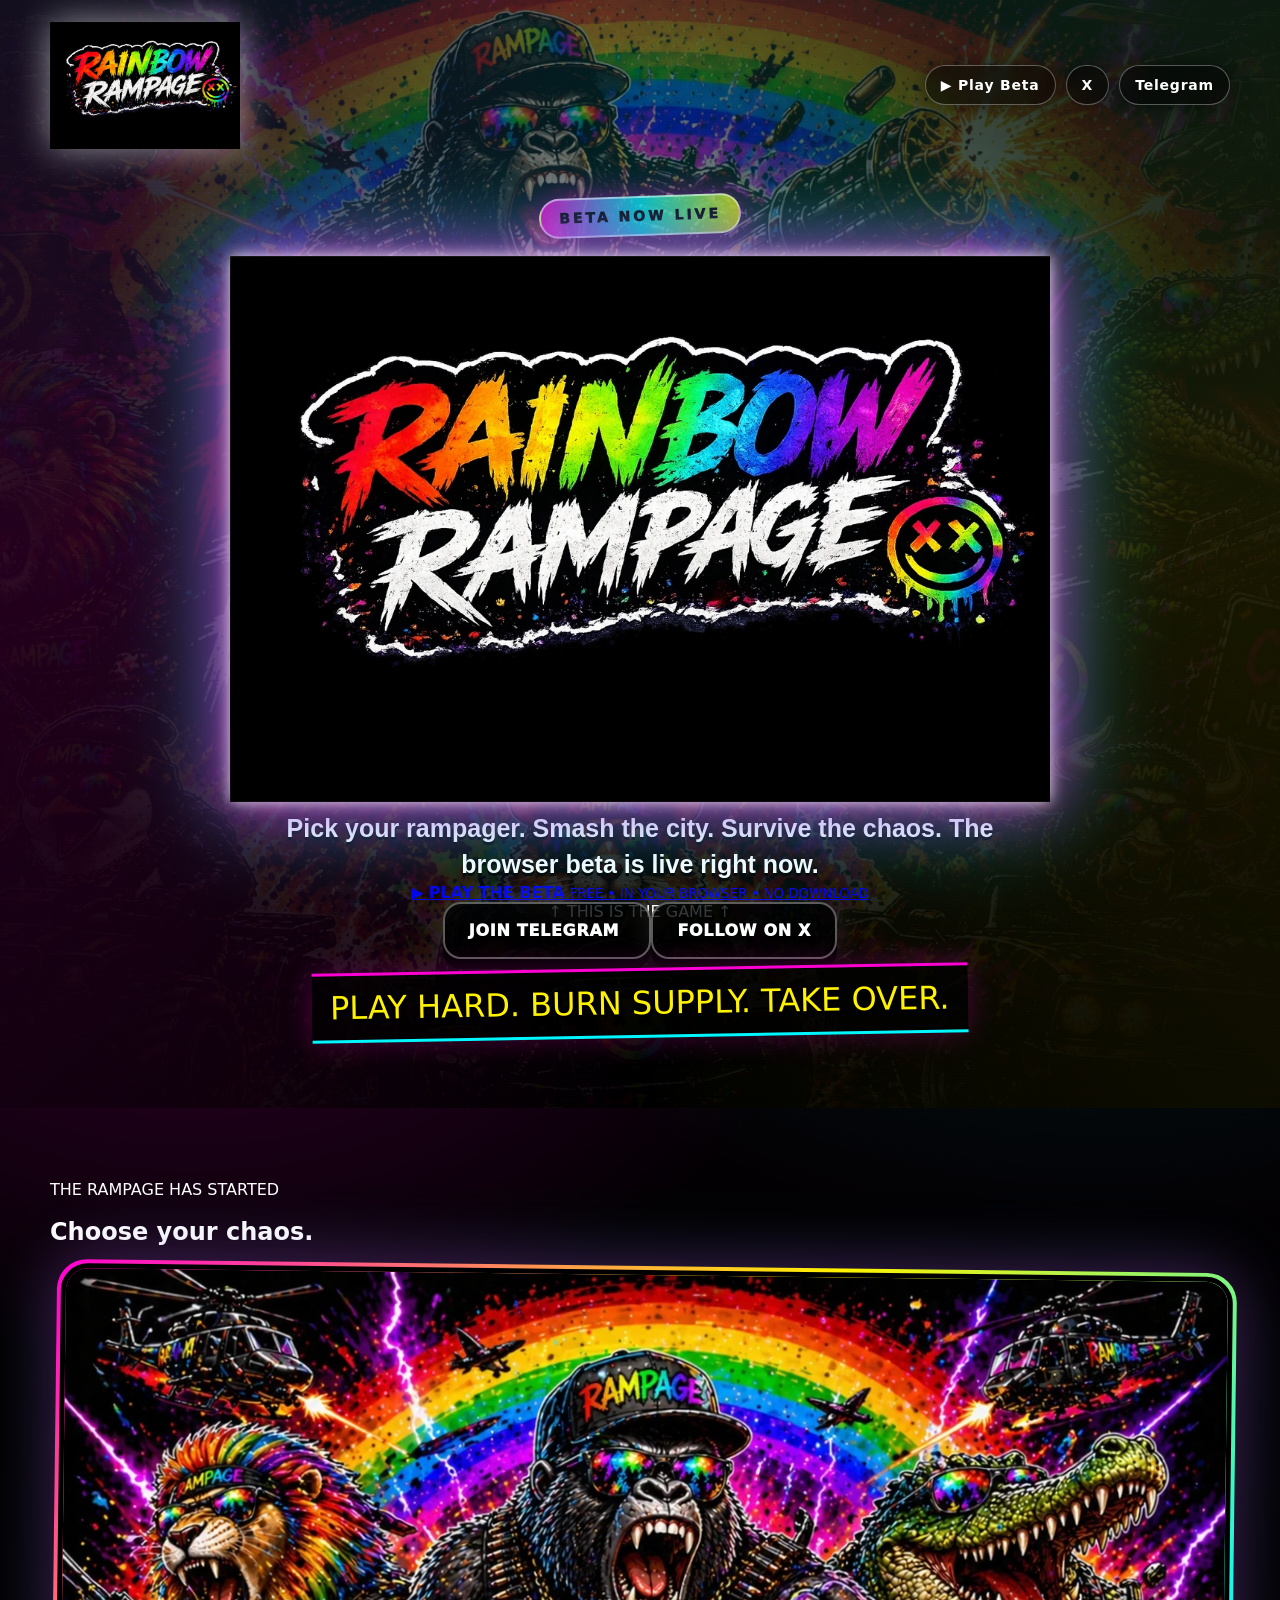
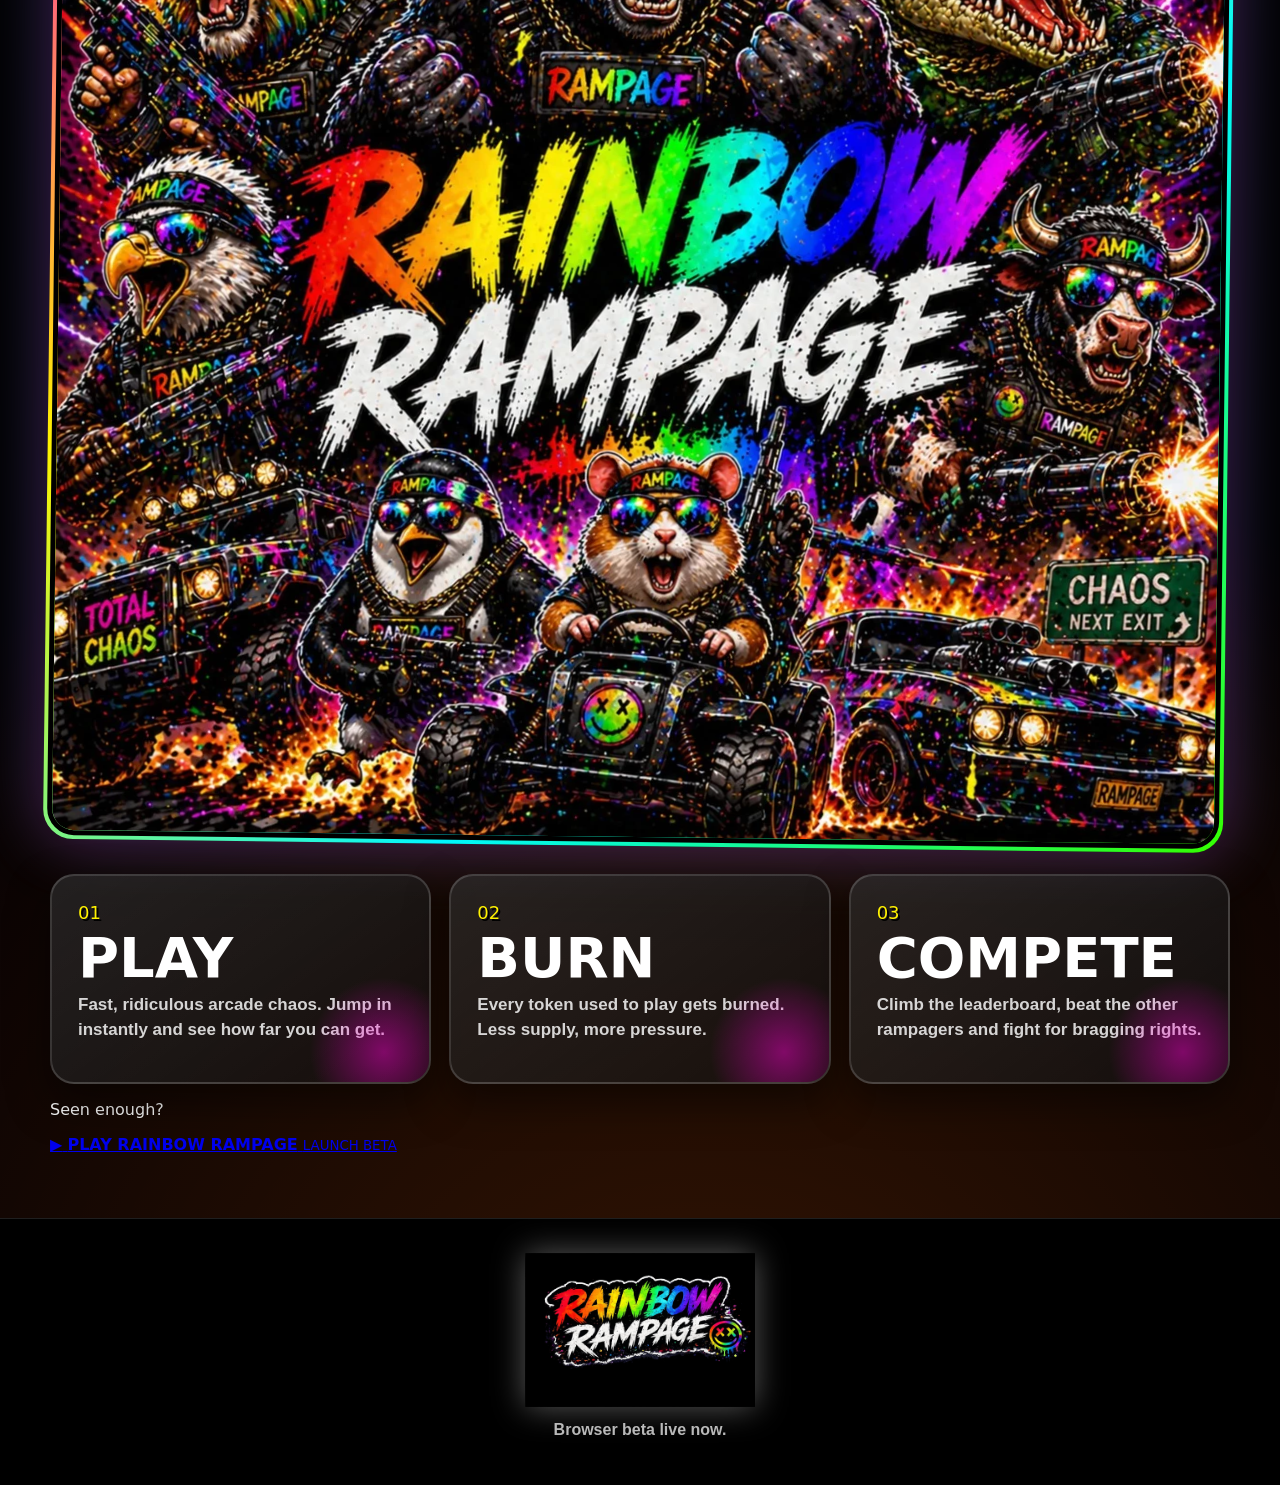
==== index.html @ 84b8ff76 "Polish homepage and make Play Beta CTA obvious" ====
<!doctype html>
<html lang="en">
<head>
  <meta charset="utf-8" />
  <meta name="viewport" content="width=device-width, initial-scale=1" />
  <meta name="theme-color" content="#050005" />
  <meta name="description" content="Rainbow Rampage browser beta is live. Play the chaos now." />
  <meta property="og:title" content="Rainbow Rampage — Beta Live" />
  <meta property="og:description" content="The Rainbow Rampage browser beta is live now." />
  <meta property="og:image" content="/assets/hero-banner.webp" />
  <title>Rainbow Rampage — Beta Live</title>
  <link rel="stylesheet" href="/style.css" />
</head>
<body>
  <main class="page">
    <section class="hero">
      <div class="hero-bg" aria-hidden="true"></div>
      <div class="noise" aria-hidden="true"></div>

      <nav class="nav">
        <img class="nav-logo" src="/assets/logo.webp" alt="Rainbow Rampage" />
        <div class="nav-actions">
          <a class="nav-play" href="/play/">▶ Play Beta</a>
          <a href="https://x.com/_Rainbowrampage" target="_blank" rel="noopener">X</a>
          <a href="https://t.me/Rbowrampage" target="_blank" rel="noopener">Telegram</a>
        </div>
      </nav>

      <div class="hero-inner">
        <div class="eyebrow"><span class="live-dot"></span> BETA NOW LIVE</div>

        <img class="main-logo" src="/assets/logo.webp" alt="Rainbow Rampage" />

        <p class="lead">
          Pick your rampager. Smash the city. Survive the chaos.
          <strong>The browser beta is live right now.</strong>
        </p>

        <div class="play-zone">
          <a class="mega-play" href="/play/">
            <span class="play-icon">▶</span>
            <span class="play-copy">
              <strong>PLAY THE BETA</strong>
              <small>FREE • IN YOUR BROWSER • NO DOWNLOAD</small>
            </span>
          </a>
          <div class="play-hint">↑ THIS IS THE GAME ↑</div>
        </div>

        <div class="secondary-actions">
          <a class="btn btn-dark" href="https://t.me/Rbowrampage" target="_blank" rel="noopener">
            Join Telegram
          </a>
          <a class="btn btn-dark" href="https://x.com/_Rainbowrampage" target="_blank" rel="noopener">
            Follow on X
          </a>
        </div>

        <div class="strap">PLAY HARD. BURN SUPPLY. TAKE OVER.</div>
      </div>
    </section>

    <section class="poster-section">
      <div class="section-kicker">THE RAMPAGE HAS STARTED</div>
      <h1 class="section-title">Choose your chaos.</h1>

      <div class="poster-wrap">
        <img src="/assets/poster.webp" alt="Rainbow Rampage characters" />
      </div>

      <div class="info-grid">
        <article>
          <span>01</span>
          <h2>Play</h2>
          <p>Fast, ridiculous arcade chaos. Jump in instantly and see how far you can get.</p>
        </article>

        <article>
          <span>02</span>
          <h2>Burn</h2>
          <p>Every token used to play gets burned. Less supply, more pressure.</p>
        </article>

        <article>
          <span>03</span>
          <h2>Compete</h2>
          <p>Climb the leaderboard, beat the other rampagers and fight for bragging rights.</p>
        </article>
      </div>

      <div class="bottom-play-wrap">
        <p>Seen enough?</p>
        <a class="mega-play mega-play-bottom" href="/play/">
          <span class="play-icon">▶</span>
          <span class="play-copy">
            <strong>PLAY RAINBOW RAMPAGE</strong>
            <small>LAUNCH BETA</small>
          </span>
        </a>
      </div>
    </section>

    <footer>
      <img src="/assets/logo.webp" alt="Rainbow Rampage" />
      <p>Browser beta live now.</p>
    </footer>
  </main>
</body>
</html>
---- style.css ----
* {
  box-sizing: border-box;
}

:root {
  --bg: #030003;
  --pink: #ff00d4;
  --cyan: #00f7ff;
  --yellow: #fff200;
  --green: #36ff00;
  --orange: #ff6a00;
  --white: #ffffff;
}

html {
  scroll-behavior: smooth;
}

body {
  margin: 0;
  min-height: 100vh;
  color: var(--white);
  background: var(--bg);
  font-family: Impact, Haettenschweiler, "Arial Black", system-ui, sans-serif;
  overflow-x: hidden;
}

.page {
  min-height: 100vh;
  background:
    radial-gradient(circle at 15% 20%, rgba(255, 0, 212, .28), transparent 28%),
    radial-gradient(circle at 85% 12%, rgba(0, 247, 255, .20), transparent 30%),
    radial-gradient(circle at 55% 100%, rgba(255, 106, 0, .20), transparent 35%),
    #030003;
}

.hero {
  position: relative;
  min-height: 100vh;
  isolation: isolate;
  overflow: hidden;
}

.hero-bg {
  position: absolute;
  inset: 0;
  z-index: -3;
  background-image:
    linear-gradient(to bottom, rgba(0,0,0,.12), rgba(0,0,0,.86)),
    url("/assets/hero-banner.webp");
  background-size: cover;
  background-position: center;
  filter: saturate(1.24) contrast(1.08);
  transform: scale(1.02);
  animation: slowZoom 14s ease-in-out infinite alternate;
}

.hero::before {
  content: "";
  position: absolute;
  inset: 0;
  z-index: -2;
  background:
    linear-gradient(90deg, rgba(0,0,0,.72), transparent 45%, rgba(0,0,0,.68)),
    radial-gradient(circle at center, transparent 0%, rgba(0,0,0,.52) 58%, rgba(0,0,0,.95) 100%);
}

.hero::after {
  content: "";
  position: absolute;
  inset: -30%;
  z-index: -1;
  background:
    conic-gradient(from 180deg, transparent, rgba(255,0,212,.18), rgba(0,247,255,.16), rgba(255,242,0,.12), transparent);
  animation: rotateGlow 18s linear infinite;
  opacity: .75;
  mix-blend-mode: screen;
}

.noise {
  pointer-events: none;
  position: absolute;
  inset: 0;
  opacity: .16;
  background-image:
    repeating-linear-gradient(0deg, rgba(255,255,255,.08) 0px, transparent 1px, transparent 3px),
    repeating-linear-gradient(90deg, rgba(255,255,255,.035) 0px, transparent 1px, transparent 4px);
  mix-blend-mode: overlay;
}

.nav {
  position: relative;
  z-index: 5;
  width: min(1180px, calc(100% - 32px));
  margin: 0 auto;
  padding: 22px 0;
  display: flex;
  justify-content: space-between;
  align-items: center;
  gap: 18px;
}

.nav-logo {
  width: 190px;
  max-width: 46vw;
  filter: drop-shadow(0 0 18px rgba(255,255,255,.55));
}

.nav-actions {
  display: flex;
  gap: 10px;
}

.nav-actions a {
  color: white;
  text-decoration: none;
  font: 900 14px/1 Arial Black, system-ui;
  letter-spacing: .8px;
  padding: 12px 15px;
  border: 1px solid rgba(255,255,255,.32);
  border-radius: 999px;
  background: rgba(0,0,0,.52);
  box-shadow: 0 0 18px rgba(0,0,0,.5);
  backdrop-filter: blur(8px);
}

.hero-inner {
  position: relative;
  z-index: 4;
  width: min(980px, calc(100% - 30px));
  margin: 0 auto;
  min-height: calc(100vh - 110px);
  display: flex;
  flex-direction: column;
  align-items: center;
  justify-content: center;
  text-align: center;
  padding: 25px 0 70px;
}

.eyebrow {
  display: inline-flex;
  padding: 11px 18px;
  border-radius: 999px;
  border: 2px solid rgba(255,255,255,.55);
  background: linear-gradient(90deg, rgba(255,0,212,.8), rgba(0,247,255,.72), rgba(255,242,0,.72));
  color: #050005;
  font: 1000 14px/1 Arial Black, system-ui;
  letter-spacing: 3px;
  box-shadow: 0 0 30px rgba(255,0,212,.45);
  transform: rotate(-2deg);
}

.main-logo {
  width: min(820px, 96vw);
  margin: 20px 0 8px;
  filter:
    drop-shadow(0 0 8px rgba(255,255,255,.85))
    drop-shadow(0 0 32px rgba(255,0,212,.7))
    drop-shadow(0 0 48px rgba(0,247,255,.55));
  animation: logoPunch 2.8s ease-in-out infinite;
}

.lead {
  max-width: 760px;
  margin: 0 auto;
  font-family: Arial, Helvetica, sans-serif;
  font-size: clamp(18px, 2.3vw, 25px);
  font-weight: 900;
  line-height: 1.45;
  text-shadow: 0 3px 0 #000, 0 0 20px rgba(0,0,0,.9);
}

.cta-row {
  display: flex;
  justify-content: center;
  flex-wrap: wrap;
  gap: 14px;
  margin-top: 34px;
}

.btn {
  text-decoration: none;
  color: white;
  min-width: 185px;
  padding: 17px 24px;
  border-radius: 18px;
  font: 1000 16px/1 Arial Black, system-ui;
  letter-spacing: .7px;
  text-transform: uppercase;
  border: 2px solid rgba(255,255,255,.35);
  box-shadow: 0 10px 0 #000, 0 0 30px rgba(255,255,255,.12);
  transition: transform .18s ease, box-shadow .18s ease, filter .18s ease;
}

.btn:hover {
  transform: translateY(-5px) rotate(-1deg);
  filter: saturate(1.25);
}

.btn-primary {
  background: linear-gradient(90deg, #ff002b, #ff8a00, #fff200, #36ff00, #00f7ff, #233cff, #ff00d4);
}

.btn-dark {
  background: rgba(0,0,0,.78);
}

.strap {
  margin-top: 28px;
  padding: 13px 18px;
  color: #fff200;
  background: rgba(0,0,0,.72);
  border-top: 3px solid var(--pink);
  border-bottom: 3px solid var(--cyan);
  transform: rotate(-1deg);
  font-size: clamp(18px, 3vw, 32px);
  text-shadow: 3px 3px 0 #000;
  box-shadow: 0 0 28px rgba(255,0,212,.25);
}

.poster-section {
  width: min(1180px, calc(100% - 28px));
  margin: 0 auto;
  padding: 72px 0 64px;
}

.poster-wrap {
  border-radius: 30px;
  padding: 4px;
  background: linear-gradient(135deg, var(--pink), var(--yellow), var(--cyan), var(--green));
  box-shadow: 0 0 60px rgba(255,0,212,.25), 0 0 80px rgba(0,247,255,.18);
  transform: rotate(.7deg);
}

.poster-wrap img {
  display: block;
  width: 100%;
  border-radius: 27px;
  border: 5px solid #000;
}

.info-grid {
  display: grid;
  grid-template-columns: repeat(3, 1fr);
  gap: 18px;
  margin-top: 28px;
}

article {
  position: relative;
  overflow: hidden;
  min-height: 210px;
  padding: 26px;
  border-radius: 24px;
  border: 2px solid rgba(255,255,255,.16);
  background:
    linear-gradient(145deg, rgba(255,255,255,.12), rgba(255,255,255,.04)),
    rgba(0,0,0,.58);
  box-shadow: 0 18px 40px rgba(0,0,0,.5);
}

article::before {
  content: "";
  position: absolute;
  inset: auto -30px -45px auto;
  width: 150px;
  height: 150px;
  border-radius: 50%;
  background: radial-gradient(circle, rgba(255,0,212,.45), transparent 70%);
}

article span {
  color: #fff200;
  font-size: 18px;
  text-shadow: 2px 2px 0 #000;
}

article h2 {
  margin: 10px 0 8px;
  font-size: clamp(34px, 5vw, 56px);
  line-height: .9;
  text-transform: uppercase;
}

article p {
  margin: 0;
  font-family: Arial, Helvetica, sans-serif;
  font-size: 17px;
  font-weight: 800;
  line-height: 1.5;
  color: rgba(255,255,255,.82);
}

footer {
  padding: 34px 20px 46px;
  text-align: center;
  background: #000;
  border-top: 1px solid rgba(255,255,255,.12);
}

footer img {
  width: 230px;
  max-width: 70vw;
  filter: drop-shadow(0 0 16px rgba(255,255,255,.35));
}

footer p {
  margin: 10px 0 0;
  color: rgba(255,255,255,.72);
  font-family: Arial, Helvetica, sans-serif;
  font-weight: 800;
}

@keyframes slowZoom {
  from { transform: scale(1.02); }
  to { transform: scale(1.1); }
}

@keyframes rotateGlow {
  to { transform: rotate(360deg); }
}

@keyframes logoPunch {
  0%, 100% { transform: scale(1) rotate(-.5deg); }
  50% { transform: scale(1.025) rotate(.5deg); }
}

@media (max-width: 760px) {
  .nav {
    align-items: flex-start;
  }

  .nav-logo {
    width: 145px;
  }

  .nav-actions {
    flex-direction: column;
    align-items: flex-end;
  }

  .nav-actions a {
    padding: 10px 12px;
    font-size: 12px;
  }

  .hero-bg {
    background-position: center top;
  }

  .hero-inner {
    padding-top: 20px;
    min-height: calc(100vh - 92px);
  }

  .lead {
    font-size: 17px;
  }

  .btn {
    width: min(100%, 310px);
  }

  .info-grid {
    grid-template-columns: 1fr;
  }

  .poster-section {
    padding-top: 44px;
  }

  .poster-wrap {
    border-radius: 22px;
    transform: none;
  }

  .poster-wrap img {
    border-radius: 18px;
  }
}
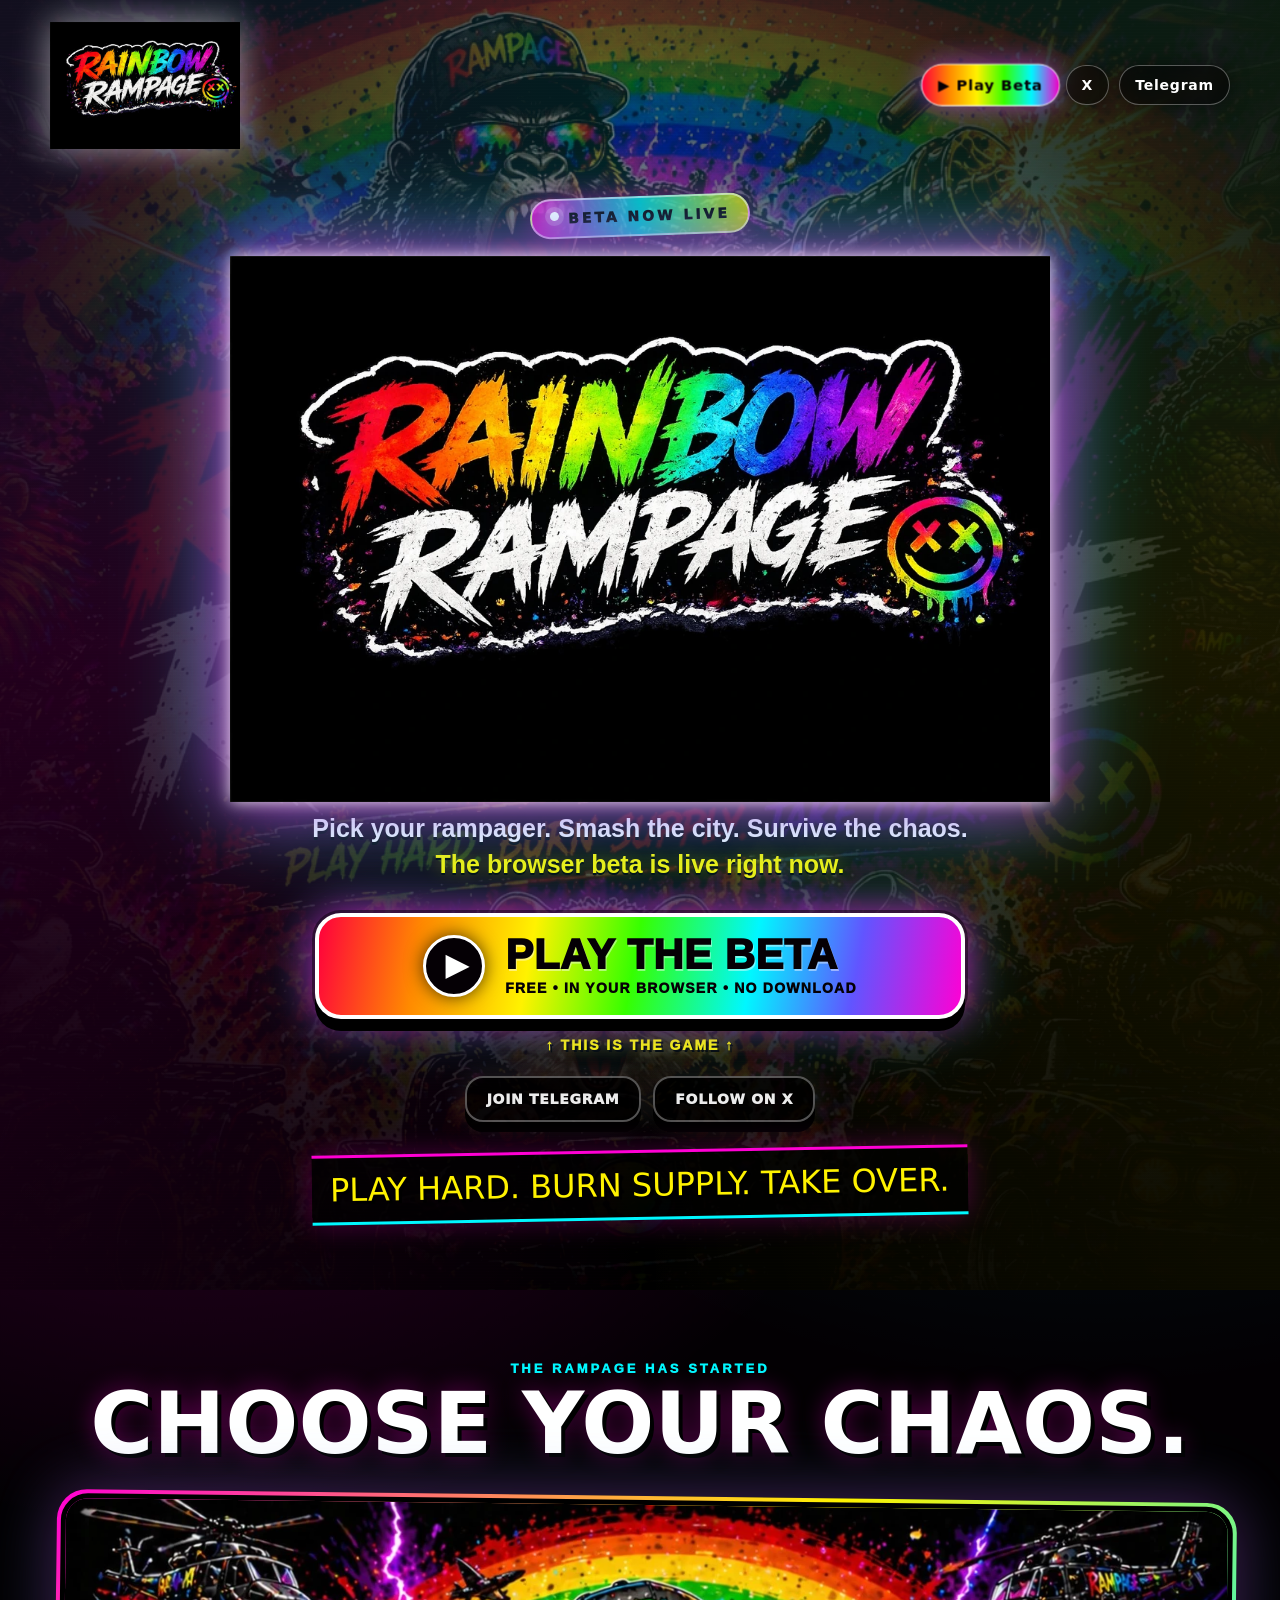
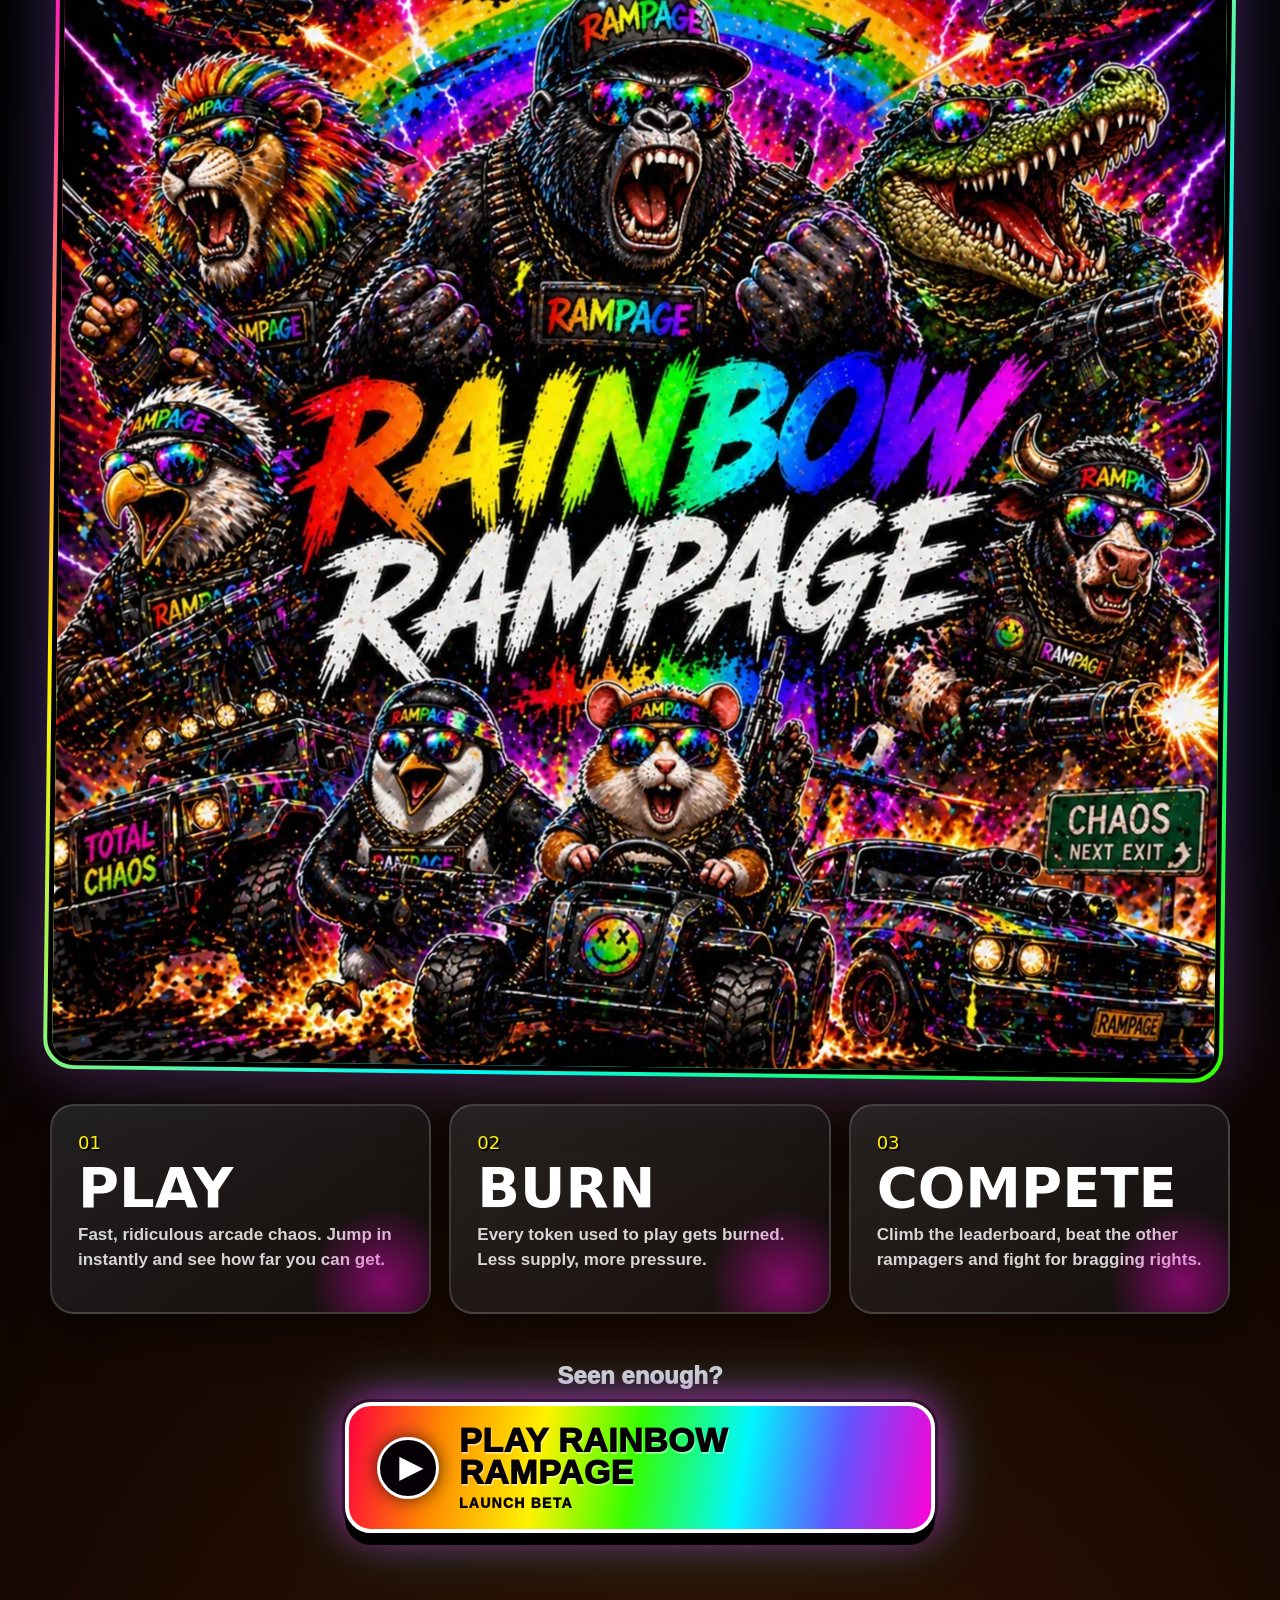
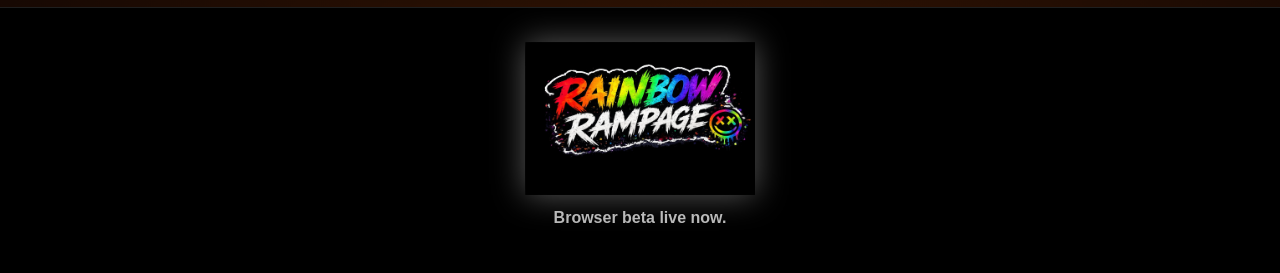
==== commit 4857d028: "Load homepage polish styles" ====
--- a/index.html
+++ b/index.html
@@ -10,6 +10,7 @@
   <meta property="og:image" content="/assets/hero-banner.webp" />
   <title>Rainbow Rampage — Beta Live</title>
   <link rel="stylesheet" href="/style.css" />
+  <link rel="stylesheet" href="/homepage.css" />
 </head>
 <body>
   <main class="page">
--- a/homepage.css
+++ b/homepage.css
@@ -0,0 +1,239 @@
+/* Homepage polish layer */
+.nav-play {
+  background: linear-gradient(90deg, #ff003c, #ff8a00, #fff200, #36ff00, #00f7ff, #ff00d4) !important;
+  color: #050005 !important;
+  border-color: rgba(255,255,255,.85) !important;
+  box-shadow: 0 0 26px rgba(255,0,212,.5), 0 0 28px rgba(0,247,255,.28) !important;
+  transform: scale(1.06);
+}
+
+.live-dot {
+  width: 9px;
+  height: 9px;
+  border-radius: 50%;
+  background: #fff;
+  box-shadow: 0 0 0 5px rgba(255,255,255,.18), 0 0 18px #fff;
+  margin-right: 9px;
+  animation: livePulse 1s ease-in-out infinite;
+}
+
+.lead strong {
+  color: #fff200;
+  display: inline-block;
+  text-shadow: 0 2px 0 #000, 0 0 18px rgba(255,242,0,.45);
+}
+
+.play-zone {
+  width: min(690px, 100%);
+  margin-top: 30px;
+  display: flex;
+  flex-direction: column;
+  align-items: center;
+}
+
+.mega-play {
+  position: relative;
+  width: min(650px, 100%);
+  min-height: 104px;
+  display: flex;
+  align-items: center;
+  justify-content: center;
+  gap: 20px;
+  padding: 18px 28px;
+  color: #050005;
+  text-decoration: none;
+  border-radius: 26px;
+  border: 4px solid #fff;
+  background: linear-gradient(100deg, #ff003c 0%, #ff8a00 16%, #fff200 33%, #36ff00 49%, #00f7ff 67%, #6155ff 83%, #ff00d4 100%);
+  box-shadow:
+    0 12px 0 #000,
+    0 0 0 3px rgba(0,0,0,.45),
+    0 0 38px rgba(255,0,212,.72),
+    0 0 65px rgba(0,247,255,.42);
+  overflow: hidden;
+  transition: transform .16s ease, filter .16s ease, box-shadow .16s ease;
+  animation: playAttention 2.2s ease-in-out infinite;
+}
+
+.mega-play::before {
+  content: "";
+  position: absolute;
+  inset: -80% -20%;
+  background: linear-gradient(110deg, transparent 40%, rgba(255,255,255,.72) 50%, transparent 60%);
+  transform: translateX(-75%);
+  animation: buttonShine 3.2s ease-in-out infinite;
+}
+
+.mega-play:hover {
+  transform: translateY(-6px) scale(1.025);
+  filter: saturate(1.2) brightness(1.08);
+  box-shadow:
+    0 15px 0 #000,
+    0 0 0 3px rgba(0,0,0,.45),
+    0 0 52px rgba(255,0,212,.9),
+    0 0 82px rgba(0,247,255,.6);
+}
+
+.play-icon {
+  position: relative;
+  z-index: 1;
+  flex: 0 0 auto;
+  width: 62px;
+  height: 62px;
+  border-radius: 50%;
+  display: grid;
+  place-items: center;
+  padding-left: 5px;
+  font: 1000 29px/1 Arial Black, system-ui;
+  background: #050005;
+  color: white;
+  border: 3px solid white;
+  box-shadow: 0 0 18px rgba(0,0,0,.7);
+}
+
+.play-copy {
+  position: relative;
+  z-index: 1;
+  display: flex;
+  flex-direction: column;
+  text-align: left;
+  gap: 7px;
+}
+
+.play-copy strong {
+  font: 1000 clamp(25px, 4vw, 42px)/.95 Arial Black, Impact, sans-serif;
+  letter-spacing: .5px;
+  text-shadow: 1px 2px 0 rgba(255,255,255,.45);
+}
+
+.play-copy small {
+  font: 1000 clamp(10px, 1.6vw, 14px)/1.1 Arial Black, sans-serif;
+  letter-spacing: 1.25px;
+}
+
+.play-hint {
+  margin-top: 19px;
+  color: #fff200;
+  font: 1000 14px/1 Arial Black, sans-serif;
+  letter-spacing: 2px;
+  text-shadow: 2px 2px 0 #000, 0 0 16px rgba(255,242,0,.5);
+  animation: hintBounce 1.2s ease-in-out infinite;
+}
+
+.secondary-actions {
+  display: flex;
+  justify-content: center;
+  flex-wrap: wrap;
+  gap: 12px;
+  margin-top: 24px;
+  opacity: .92;
+}
+
+.secondary-actions .btn {
+  min-width: 160px;
+  padding: 14px 20px;
+  font-size: 14px;
+}
+
+.section-kicker {
+  text-align: center;
+  color: var(--cyan);
+  font: 1000 13px/1 Arial Black, sans-serif;
+  letter-spacing: 3px;
+  margin-bottom: 10px;
+}
+
+.section-title {
+  margin: 0 0 34px;
+  text-align: center;
+  font-size: clamp(42px, 8vw, 86px);
+  line-height: .9;
+  text-transform: uppercase;
+  text-shadow: 4px 4px 0 #000, 0 0 25px rgba(255,0,212,.35);
+}
+
+.bottom-play-wrap {
+  margin: 50px auto 10px;
+  text-align: center;
+  display: flex;
+  flex-direction: column;
+  align-items: center;
+  gap: 14px;
+}
+
+.bottom-play-wrap p {
+  margin: 0;
+  font: 1000 24px/1 Arial Black, sans-serif;
+  color: rgba(255,255,255,.82);
+}
+
+.mega-play-bottom {
+  width: min(590px, 100%);
+  min-height: 88px;
+}
+
+.mega-play-bottom .play-copy strong {
+  font-size: clamp(22px, 3.3vw, 34px);
+}
+
+@keyframes livePulse {
+  0%,100% { transform: scale(.82); opacity: .65; }
+  50% { transform: scale(1.12); opacity: 1; }
+}
+
+@keyframes playAttention {
+  0%,100% { transform: scale(1); }
+  50% { transform: scale(1.018); }
+}
+
+@keyframes buttonShine {
+  0%, 55% { transform: translateX(-75%); }
+  78%, 100% { transform: translateX(75%); }
+}
+
+@keyframes hintBounce {
+  0%,100% { transform: translateY(0); }
+  50% { transform: translateY(-5px); }
+}
+
+@media (max-width: 760px) {
+  .nav-play {
+    order: -1;
+  }
+
+  .mega-play {
+    min-height: 92px;
+    gap: 13px;
+    padding: 15px 16px;
+    border-radius: 22px;
+  }
+
+  .play-icon {
+    width: 52px;
+    height: 52px;
+    font-size: 24px;
+  }
+
+  .play-copy small {
+    letter-spacing: .5px;
+  }
+
+  .secondary-actions {
+    width: 100%;
+  }
+
+  .secondary-actions .btn {
+    width: auto;
+    min-width: 140px;
+  }
+
+  .section-title {
+    margin-bottom: 24px;
+  }
+}
+
+@media (prefers-reduced-motion: reduce) {
+  .mega-play, .mega-play::before, .play-hint, .live-dot {
+    animation: none;
+  }
+}
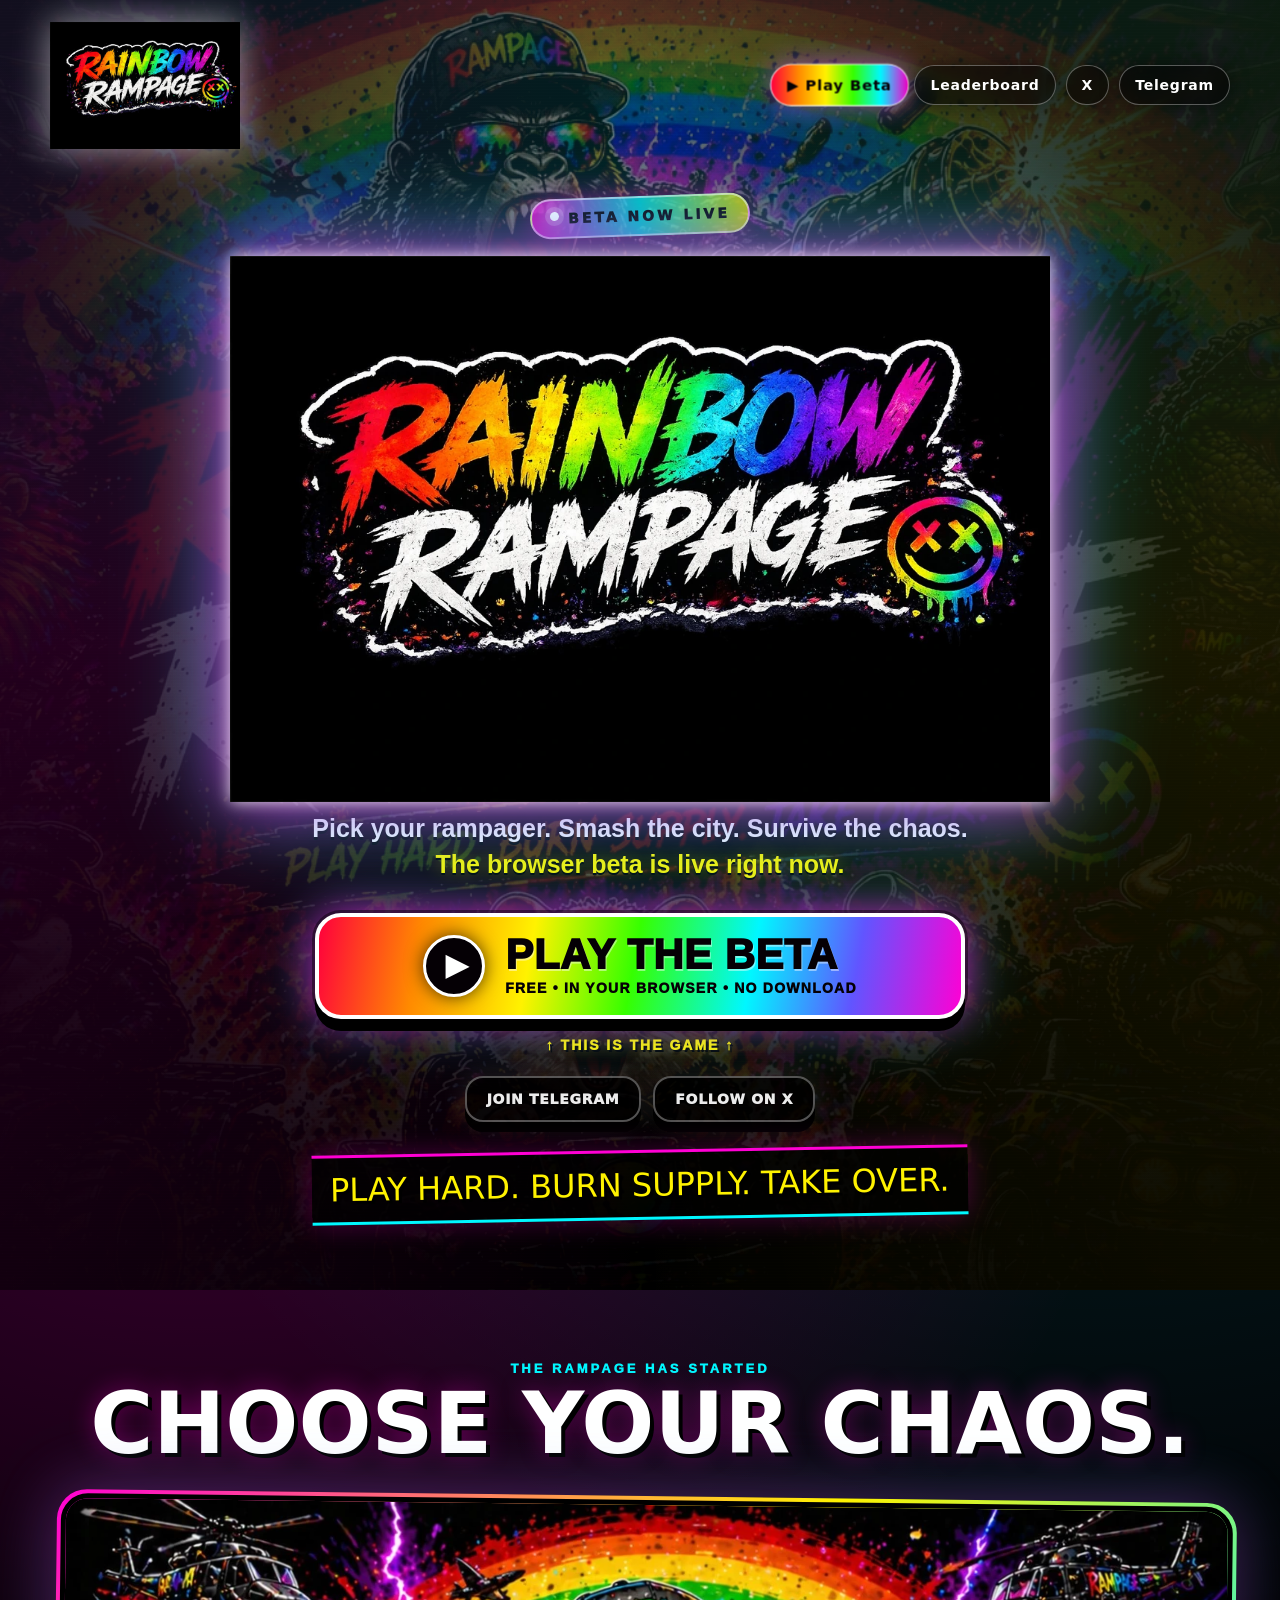
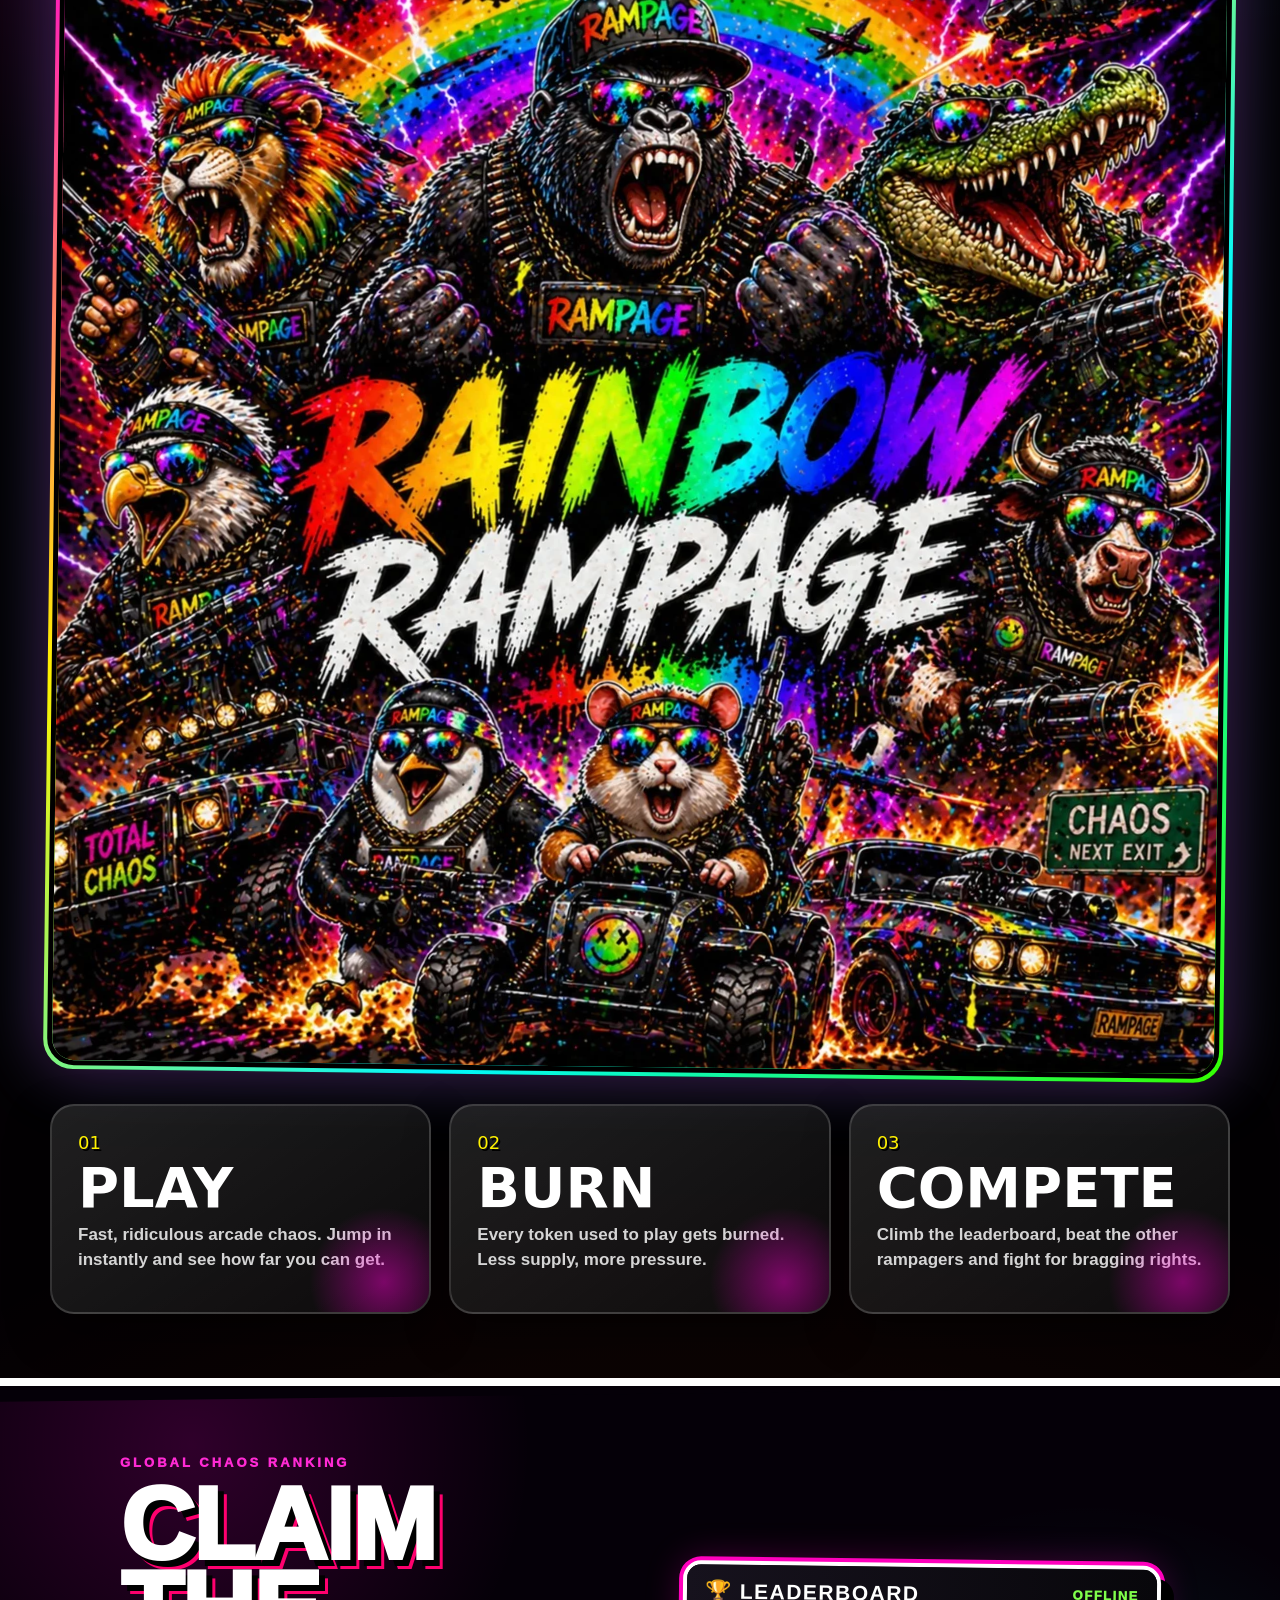
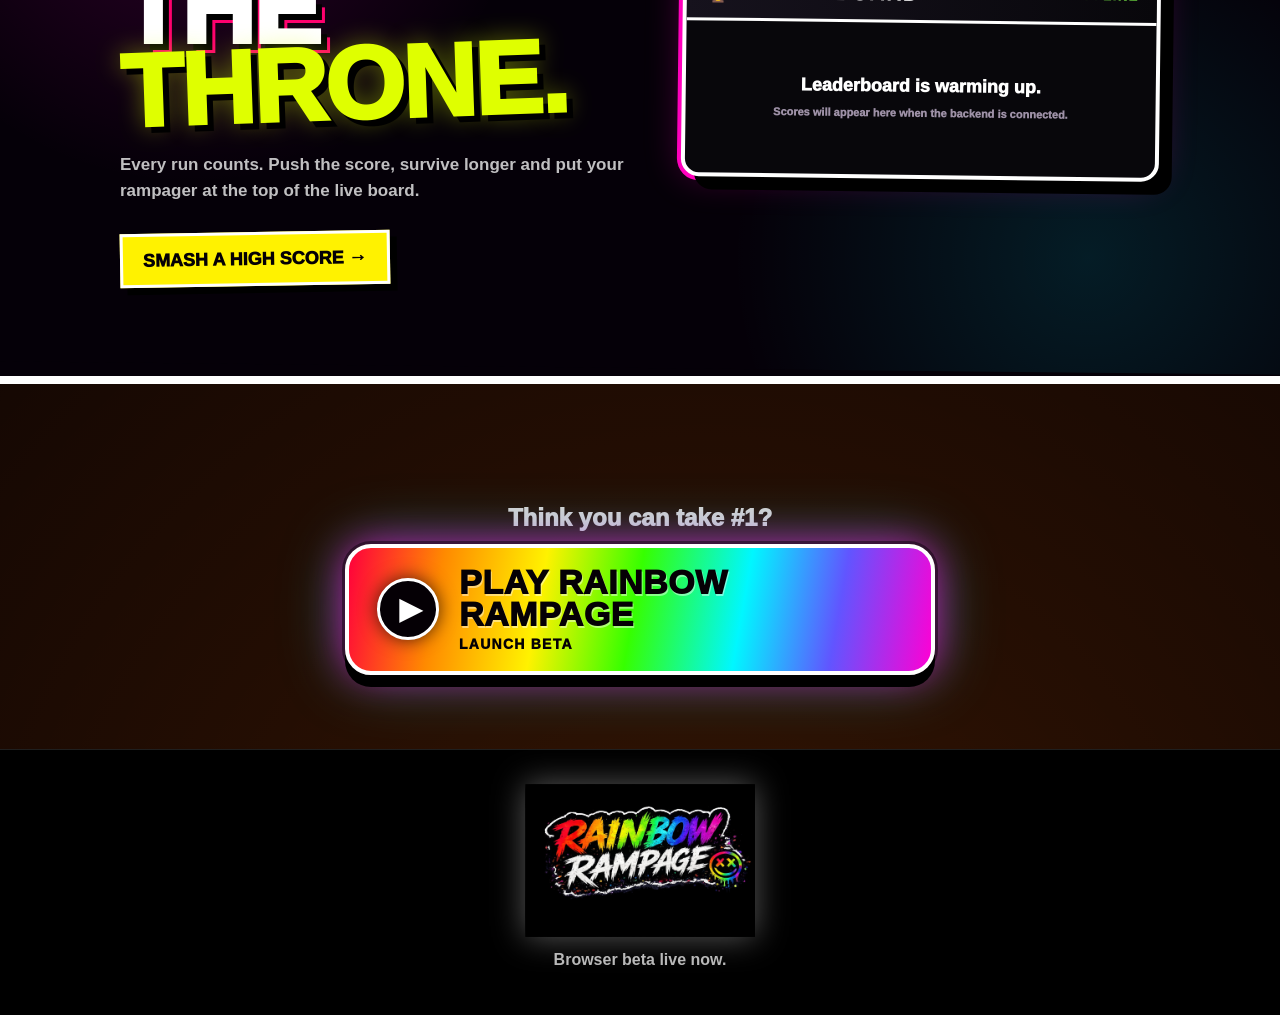
==== commit ff7f1671: "V2: surface live leaderboard on homepage" ====
--- a/index.html
+++ b/index.html
@@ -11,6 +11,7 @@
   <title>Rainbow Rampage — Beta Live</title>
   <link rel="stylesheet" href="/style.css" />
   <link rel="stylesheet" href="/homepage.css" />
+  <link rel="stylesheet" href="/homepage-v2.css" />
 </head>
 <body>
   <main class="page">
@@ -22,6 +23,7 @@
         <img class="nav-logo" src="/assets/logo.webp" alt="Rainbow Rampage" />
         <div class="nav-actions">
           <a class="nav-play" href="/play/">▶ Play Beta</a>
+          <a href="#leaderboard">Leaderboard</a>
           <a href="https://x.com/_Rainbowrampage" target="_blank" rel="noopener">X</a>
           <a href="https://t.me/Rbowrampage" target="_blank" rel="noopener">Telegram</a>
         </div>
@@ -29,34 +31,21 @@
 
       <div class="hero-inner">
         <div class="eyebrow"><span class="live-dot"></span> BETA NOW LIVE</div>
-
         <img class="main-logo" src="/assets/logo.webp" alt="Rainbow Rampage" />
-
-        <p class="lead">
-          Pick your rampager. Smash the city. Survive the chaos.
-          <strong>The browser beta is live right now.</strong>
-        </p>
+        <p class="lead">Pick your rampager. Smash the city. Survive the chaos. <strong>The browser beta is live right now.</strong></p>
 
         <div class="play-zone">
           <a class="mega-play" href="/play/">
             <span class="play-icon">▶</span>
-            <span class="play-copy">
-              <strong>PLAY THE BETA</strong>
-              <small>FREE • IN YOUR BROWSER • NO DOWNLOAD</small>
-            </span>
+            <span class="play-copy"><strong>PLAY THE BETA</strong><small>FREE • IN YOUR BROWSER • NO DOWNLOAD</small></span>
           </a>
           <div class="play-hint">↑ THIS IS THE GAME ↑</div>
         </div>
 
         <div class="secondary-actions">
-          <a class="btn btn-dark" href="https://t.me/Rbowrampage" target="_blank" rel="noopener">
-            Join Telegram
-          </a>
-          <a class="btn btn-dark" href="https://x.com/_Rainbowrampage" target="_blank" rel="noopener">
-            Follow on X
-          </a>
+          <a class="btn btn-dark" href="https://t.me/Rbowrampage" target="_blank" rel="noopener">Join Telegram</a>
+          <a class="btn btn-dark" href="https://x.com/_Rainbowrampage" target="_blank" rel="noopener">Follow on X</a>
         </div>
-
         <div class="strap">PLAY HARD. BURN SUPPLY. TAKE OVER.</div>
       </div>
     </section>
@@ -64,47 +53,42 @@
     <section class="poster-section">
       <div class="section-kicker">THE RAMPAGE HAS STARTED</div>
       <h1 class="section-title">Choose your chaos.</h1>
-
-      <div class="poster-wrap">
-        <img src="/assets/poster.webp" alt="Rainbow Rampage characters" />
-      </div>
+      <div class="poster-wrap"><img src="/assets/poster.webp" alt="Rainbow Rampage characters" /></div>
 
       <div class="info-grid">
-        <article>
-          <span>01</span>
-          <h2>Play</h2>
-          <p>Fast, ridiculous arcade chaos. Jump in instantly and see how far you can get.</p>
-        </article>
+        <article><span>01</span><h2>Play</h2><p>Fast, ridiculous arcade chaos. Jump in instantly and see how far you can get.</p></article>
+        <article><span>02</span><h2>Burn</h2><p>Every token used to play gets burned. Less supply, more pressure.</p></article>
+        <article><span>03</span><h2>Compete</h2><p>Climb the leaderboard, beat the other rampagers and fight for bragging rights.</p></article>
+      </div>
+    </section>
 
-        <article>
-          <span>02</span>
-          <h2>Burn</h2>
-          <p>Every token used to play gets burned. Less supply, more pressure.</p>
-        </article>
+    <section class="leaderboard-section" id="leaderboard">
+      <div class="lb-wrap">
+        <div class="lb-copy">
+          <div class="section-kicker">GLOBAL CHAOS RANKING</div>
+          <h2 class="lb-title">CLAIM THE <span>THRONE.</span></h2>
+          <p>Every run counts. Push the score, survive longer and put your rampager at the top of the live board.</p>
+          <a class="mini-cta" href="/play/">SMASH A HIGH SCORE →</a>
+        </div>
+        <div class="lb-board">
+          <div class="lb-head"><strong>🏆 LEADERBOARD</strong><span class="lb-status" data-leaderboard-state>LOADING SCORES…</span></div>
+          <div class="lb-list" data-leaderboard-list><div class="lb-empty">Loading the chaos…</div></div>
+        </div>
+      </div>
+    </section>
 
-        <article>
-          <span>03</span>
-          <h2>Compete</h2>
-          <p>Climb the leaderboard, beat the other rampagers and fight for bragging rights.</p>
-        </article>
-      </div>
-
+    <section class="poster-section">
       <div class="bottom-play-wrap">
-        <p>Seen enough?</p>
+        <p>Think you can take #1?</p>
         <a class="mega-play mega-play-bottom" href="/play/">
           <span class="play-icon">▶</span>
-          <span class="play-copy">
-            <strong>PLAY RAINBOW RAMPAGE</strong>
-            <small>LAUNCH BETA</small>
-          </span>
+          <span class="play-copy"><strong>PLAY RAINBOW RAMPAGE</strong><small>LAUNCH BETA</small></span>
         </a>
       </div>
     </section>
 
-    <footer>
-      <img src="/assets/logo.webp" alt="Rainbow Rampage" />
-      <p>Browser beta live now.</p>
-    </footer>
+    <footer><img src="/assets/logo.webp" alt="Rainbow Rampage" /><p>Browser beta live now.</p></footer>
   </main>
+  <script src="/leaderboard.js"></script>
 </body>
 </html>
--- a/homepage-v2.css
+++ b/homepage-v2.css
@@ -0,0 +1,30 @@
+/* Rainbow Rampage V2 homepage layer */
+.leaderboard-section{
+  position:relative;
+  padding:70px 20px 90px;
+  overflow:hidden;
+  background:
+    radial-gradient(circle at 15% 10%,rgba(255,0,212,.17),transparent 28%),
+    radial-gradient(circle at 85% 80%,rgba(0,234,255,.12),transparent 30%),
+    #050008;
+  border-top:8px solid #fff;
+  border-bottom:8px solid #fff;
+}
+.leaderboard-section::before,.leaderboard-section::after{
+  content:"";position:absolute;left:-4%;right:-4%;height:18px;background:#050008;transform:rotate(-.7deg);z-index:1
+}
+.leaderboard-section::before{top:-10px}.leaderboard-section::after{bottom:-10px;transform:rotate(.6deg)}
+.lb-wrap{position:relative;z-index:2;width:min(1040px,100%);margin:0 auto;display:grid;grid-template-columns:minmax(0,1.05fr) minmax(320px,.95fr);gap:34px;align-items:center}
+.lb-copy .section-kicker{text-align:left;margin-bottom:14px;color:#ff2ad4}
+.lb-title{margin:0;font:1000 clamp(52px,8vw,104px)/.82 Impact,"Arial Black",sans-serif;text-transform:uppercase;letter-spacing:-2px;text-shadow:6px 6px 0 #000,9px 9px 0 #ff006e}
+.lb-title span{display:block;color:#dfff00;transform:rotate(-2deg);transform-origin:left center;text-shadow:6px 6px 0 #000,0 0 25px rgba(223,255,0,.4)}
+.lb-copy p{max-width:520px;font:700 17px/1.55 Arial,sans-serif;color:rgba(255,255,255,.75)}
+.lb-copy .mini-cta{display:inline-block;margin-top:10px;padding:15px 20px;background:#fff200;color:#050005;border:3px solid #fff;box-shadow:7px 7px 0 #000;text-decoration:none;font:1000 18px/1 "Arial Black",sans-serif;transform:rotate(-1deg)}
+.lb-board{background:#08070b;border:4px solid #fff;border-radius:18px;box-shadow:13px 13px 0 #000,0 0 0 4px #ff00bd,0 0 36px rgba(255,0,189,.28);overflow:hidden;transform:rotate(.7deg)}
+.lb-head{display:flex;justify-content:space-between;align-items:center;gap:12px;padding:16px 18px;background:linear-gradient(90deg,#16121d,#08070b);border-bottom:3px solid #fff;font:1000 13px/1 "Arial Black",sans-serif;letter-spacing:1.5px}
+.lb-head strong{font-size:21px;color:#fff}.lb-status{color:#80ff4b}
+.lb-list{padding:9px}
+.lb-row{display:grid;grid-template-columns:46px 1fr auto;align-items:center;gap:12px;min-height:62px;padding:10px 12px;border-bottom:1px solid rgba(255,255,255,.14);background:rgba(255,255,255,.025)}
+.lb-row:last-child{border-bottom:0}.lb-row.is-king{background:linear-gradient(90deg,rgba(255,221,0,.17),rgba(255,0,189,.06));box-shadow:inset 4px 0 0 #ffd900}
+.lb-rank{font:1000 20px/1 "Arial Black",sans-serif;text-align:center}.lb-player{min-width:0}.lb-player strong{display:block;overflow:hidden;text-overflow:ellipsis;white-space:nowrap;font:1000 16px/1.05 "Arial Black",sans-serif}.lb-player small{display:block;margin-top:5px;color:#ad9fba;font:800 10px/1 Arial,sans-serif;letter-spacing:.6px}.lb-score{font:1000 18px/1 "Arial Black",sans-serif;color:#fff200;text-shadow:2px 2px 0 #000}.lb-empty{padding:42px 20px;text-align:center;font:1000 18px/1.4 "Arial Black",sans-serif;color:#fff}.lb-empty small{color:#9e91a7;font-size:11px}
+@media(max-width:780px){.lb-wrap{grid-template-columns:1fr}.lb-copy{text-align:center}.lb-copy .section-kicker{text-align:center}.lb-copy p{margin-left:auto;margin-right:auto}.lb-title{font-size:clamp(50px,15vw,82px)}.lb-board{transform:none}.leaderboard-section{padding-top:55px}}
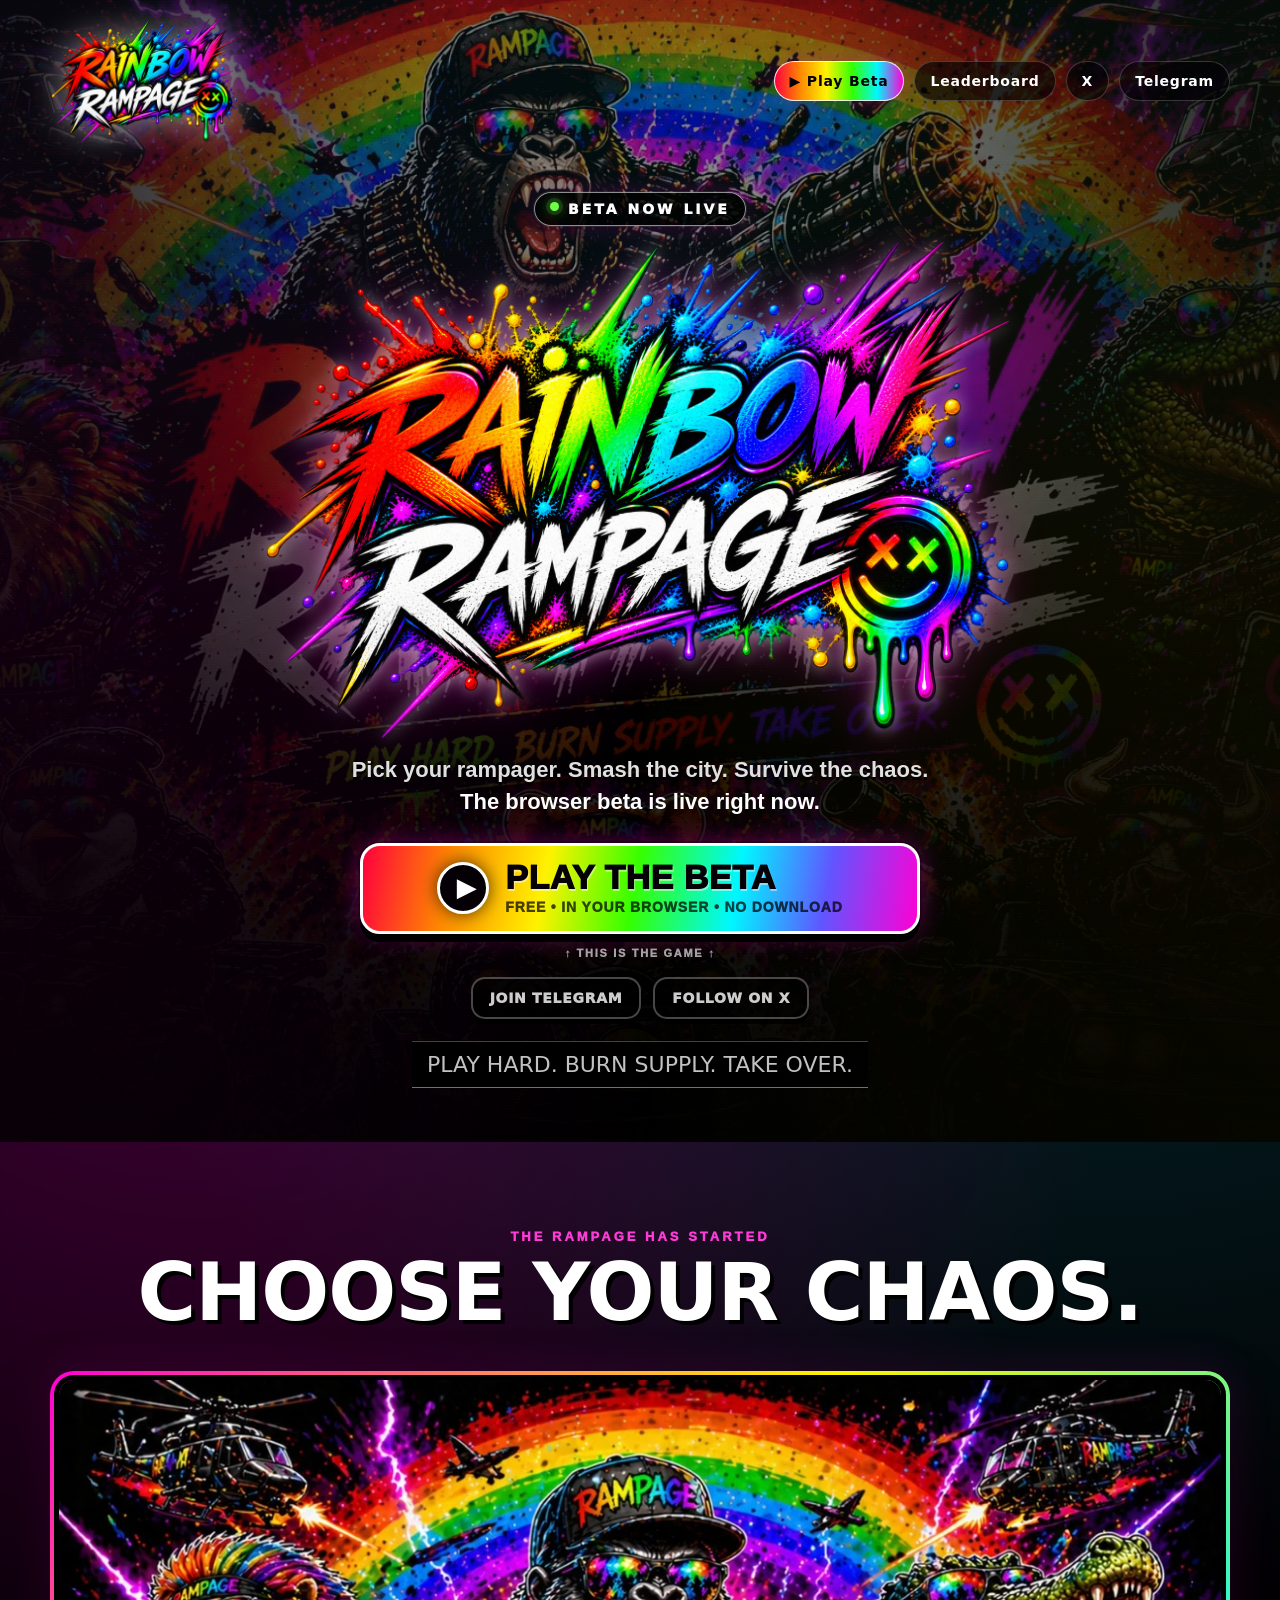
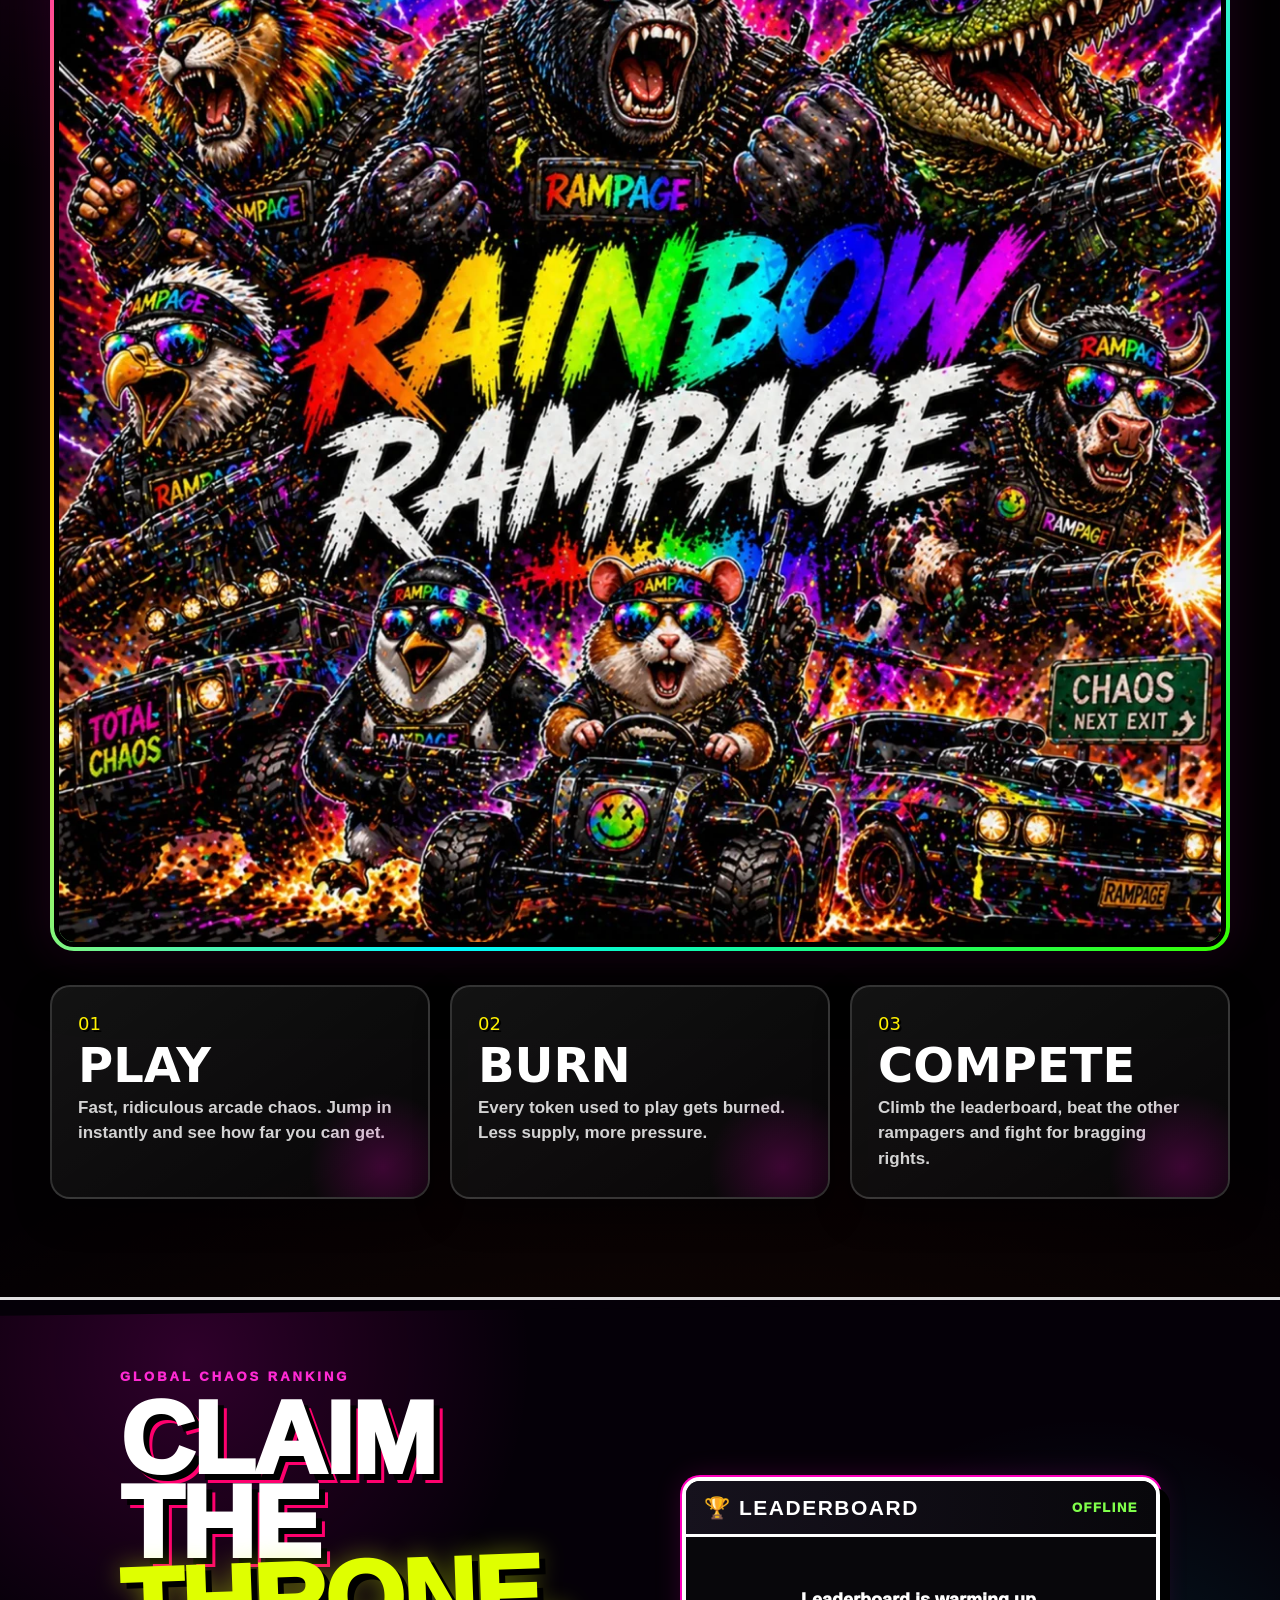
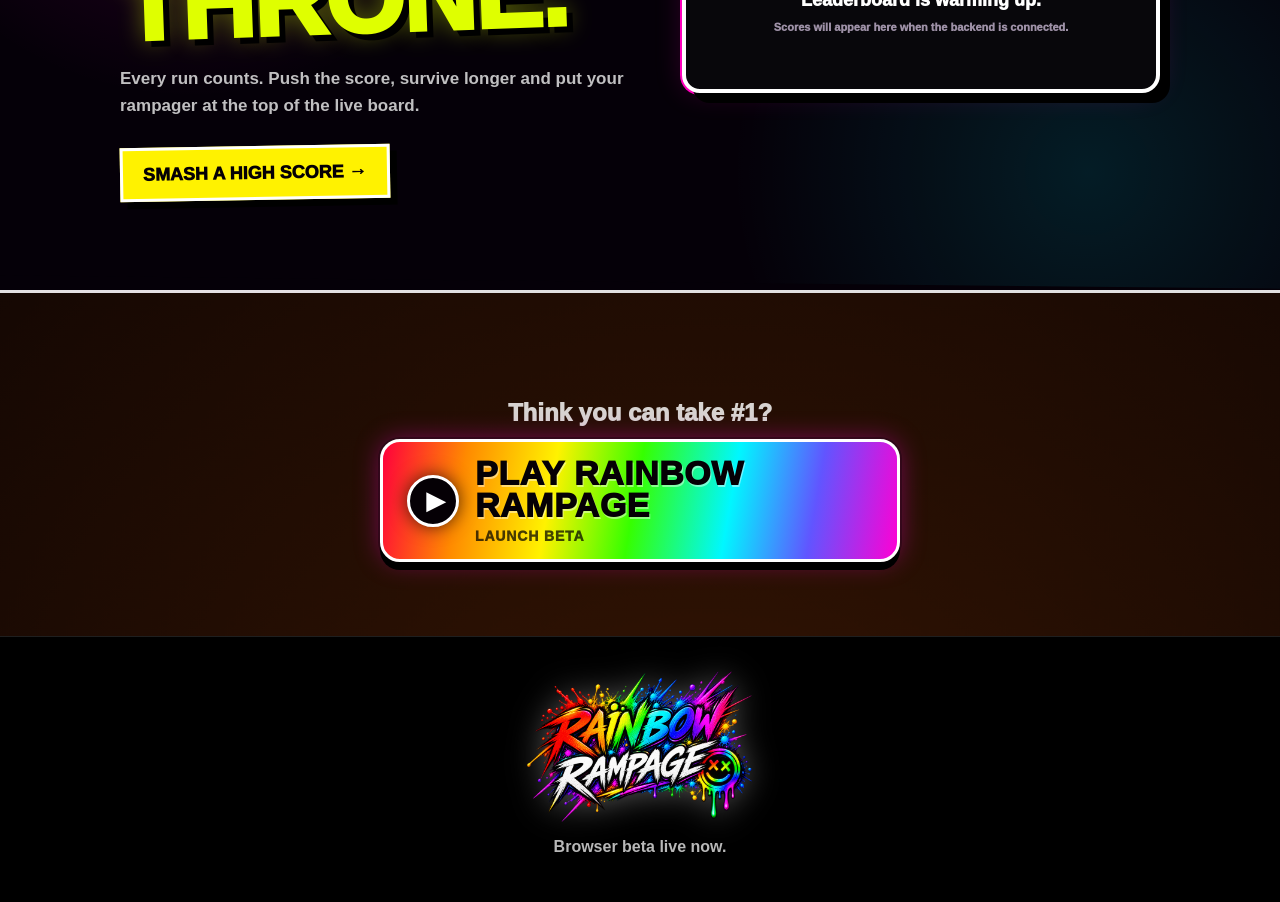
==== commit 7fde8922: "Use new Rainbow Rampage logo on homepage" ====
--- a/index.html
+++ b/index.html
@@ -20,7 +20,7 @@
       <div class="noise" aria-hidden="true"></div>
 
       <nav class="nav">
-        <img class="nav-logo" src="/assets/logo.webp" alt="Rainbow Rampage" />
+        <img class="nav-logo" src="/assets/new-logo.png" alt="Rainbow Rampage" />
         <div class="nav-actions">
           <a class="nav-play" href="/play/">▶ Play Beta</a>
           <a href="#leaderboard">Leaderboard</a>
@@ -31,7 +31,7 @@
 
       <div class="hero-inner">
         <div class="eyebrow"><span class="live-dot"></span> BETA NOW LIVE</div>
-        <img class="main-logo" src="/assets/logo.webp" alt="Rainbow Rampage" />
+        <img class="main-logo" src="/assets/new-logo.png" alt="Rainbow Rampage" />
         <p class="lead">Pick your rampager. Smash the city. Survive the chaos. <strong>The browser beta is live right now.</strong></p>
 
         <div class="play-zone">
@@ -87,7 +87,7 @@
       </div>
     </section>
 
-    <footer><img src="/assets/logo.webp" alt="Rainbow Rampage" /><p>Browser beta live now.</p></footer>
+    <footer><img src="/assets/new-logo.png" alt="Rainbow Rampage" /><p>Browser beta live now.</p></footer>
   </main>
   <script src="/leaderboard.js"></script>
 </body>
--- a/homepage-v2.css
+++ b/homepage-v2.css
@@ -27,4 +27,245 @@
 .lb-row{display:grid;grid-template-columns:46px 1fr auto;align-items:center;gap:12px;min-height:62px;padding:10px 12px;border-bottom:1px solid rgba(255,255,255,.14);background:rgba(255,255,255,.025)}
 .lb-row:last-child{border-bottom:0}.lb-row.is-king{background:linear-gradient(90deg,rgba(255,221,0,.17),rgba(255,0,189,.06));box-shadow:inset 4px 0 0 #ffd900}
 .lb-rank{font:1000 20px/1 "Arial Black",sans-serif;text-align:center}.lb-player{min-width:0}.lb-player strong{display:block;overflow:hidden;text-overflow:ellipsis;white-space:nowrap;font:1000 16px/1.05 "Arial Black",sans-serif}.lb-player small{display:block;margin-top:5px;color:#ad9fba;font:800 10px/1 Arial,sans-serif;letter-spacing:.6px}.lb-score{font:1000 18px/1 "Arial Black",sans-serif;color:#fff200;text-shadow:2px 2px 0 #000}.lb-empty{padding:42px 20px;text-align:center;font:1000 18px/1.4 "Arial Black",sans-serif;color:#fff}.lb-empty small{color:#9e91a7;font-size:11px}
-@media(max-width:780px){.lb-wrap{grid-template-columns:1fr}.lb-copy{text-align:center}.lb-copy .section-kicker{text-align:center}.lb-copy p{margin-left:auto;margin-right:auto}.lb-title{font-size:clamp(50px,15vw,82px)}.lb-board{transform:none}.leaderboard-section{padding-top:55px}}
+
+/* Homepage asset cleanup: logo.webp still contains baked black pixels, so screen them out
+   against the dark hero rather than presenting them as rectangular cards. */
+.nav-logo,.main-logo,footer img{
+  background:transparent!important;
+  mix-blend-mode:screen;
+}
+
+/* 2026 homepage hierarchy pass */
+.hero{
+  min-height:94vh;
+}
+
+.hero::before{
+  background:
+    linear-gradient(to bottom,rgba(0,0,0,.15) 0%,rgba(0,0,0,.26) 44%,rgba(0,0,0,.88) 100%),
+    linear-gradient(90deg,rgba(0,0,0,.54),transparent 36%,transparent 64%,rgba(0,0,0,.48)),
+    radial-gradient(circle at 50% 48%,transparent 0%,rgba(0,0,0,.18) 44%,rgba(0,0,0,.72) 100%);
+}
+
+.hero::after{
+  opacity:.34;
+}
+
+.nav{
+  padding-top:18px;
+}
+
+.nav-actions a{
+  background:rgba(3,0,5,.64);
+  border-color:rgba(255,255,255,.2);
+  box-shadow:none;
+}
+
+.nav-play{
+  transform:none!important;
+  box-shadow:0 0 18px rgba(255,0,212,.26)!important;
+}
+
+.hero-inner{
+  min-height:calc(94vh - 102px);
+  padding-bottom:54px;
+}
+
+.eyebrow{
+  padding:9px 15px;
+  border-width:1px;
+  background:rgba(0,0,0,.7);
+  color:#fff;
+  box-shadow:0 0 0 1px rgba(255,255,255,.08),0 0 24px rgba(255,0,212,.2);
+  transform:none;
+}
+
+.live-dot{
+  background:#70ff47;
+  box-shadow:0 0 0 4px rgba(112,255,71,.14),0 0 14px rgba(112,255,71,.8);
+}
+
+.main-logo{
+  width:min(760px,92vw);
+  margin:14px 0 8px;
+  filter:drop-shadow(0 0 8px rgba(255,255,255,.56)) drop-shadow(0 0 24px rgba(255,0,212,.38));
+  animation:none;
+}
+
+.lead{
+  max-width:680px;
+  font-size:clamp(17px,2vw,22px);
+  font-weight:800;
+  color:rgba(255,255,255,.88);
+}
+
+.lead strong{
+  color:#fff;
+  text-shadow:none;
+}
+
+.play-zone{
+  margin-top:25px;
+}
+
+.mega-play{
+  width:min(560px,100%);
+  min-height:88px;
+  gap:16px;
+  padding:15px 24px;
+  border:3px solid #fff;
+  border-radius:20px;
+  box-shadow:0 8px 0 #000,0 0 0 2px rgba(0,0,0,.3),0 0 26px rgba(255,0,212,.38);
+  animation:none;
+}
+
+.mega-play::before{
+  opacity:.45;
+  animation:buttonShine 5.2s ease-in-out infinite;
+}
+
+.mega-play:hover{
+  transform:translateY(-4px) scale(1.015);
+  box-shadow:0 11px 0 #000,0 0 0 2px rgba(0,0,0,.3),0 0 38px rgba(255,0,212,.52);
+}
+
+.play-icon{
+  width:52px;
+  height:52px;
+  font-size:24px;
+}
+
+.play-copy strong{
+  font-size:clamp(23px,3.2vw,34px);
+}
+
+.play-copy small{
+  color:rgba(0,0,0,.72);
+  letter-spacing:.85px;
+}
+
+.play-hint{
+  margin-top:14px;
+  color:rgba(255,255,255,.64);
+  font-size:11px;
+  letter-spacing:1.7px;
+  text-shadow:none;
+  animation:none;
+}
+
+.secondary-actions{
+  margin-top:18px;
+  opacity:.8;
+}
+
+.secondary-actions .btn{
+  min-width:146px;
+  padding:12px 17px;
+  border-radius:14px;
+  box-shadow:0 5px 0 #000;
+}
+
+.strap{
+  margin-top:22px;
+  padding:10px 15px;
+  font-size:clamp(15px,2.2vw,22px);
+  color:rgba(255,255,255,.76);
+  border-top:1px solid rgba(255,0,212,.65);
+  border-bottom:1px solid rgba(0,247,255,.65);
+  box-shadow:none;
+  transform:none;
+}
+
+.poster-section{
+  padding-top:88px;
+}
+
+.section-kicker{
+  margin-bottom:14px;
+  color:#ff3bd7;
+}
+
+.section-title{
+  margin-bottom:42px;
+  font-size:clamp(46px,7vw,80px);
+  letter-spacing:-1px;
+  text-shadow:4px 4px 0 #000;
+}
+
+.poster-wrap{
+  transform:none;
+  border-radius:24px;
+  box-shadow:0 22px 60px rgba(0,0,0,.46),0 0 46px rgba(255,0,212,.14);
+}
+
+.poster-wrap img{
+  border-radius:20px;
+}
+
+.info-grid{
+  gap:20px;
+  margin-top:34px;
+}
+
+article{
+  min-height:194px;
+  border-radius:20px;
+  background:linear-gradient(145deg,rgba(255,255,255,.075),rgba(255,255,255,.025)),rgba(0,0,0,.64);
+  box-shadow:0 16px 34px rgba(0,0,0,.38);
+}
+
+article::before{
+  opacity:.46;
+}
+
+article h2{
+  font-size:clamp(32px,4vw,48px);
+}
+
+.leaderboard-section{
+  margin-top:34px;
+  border-top:3px solid rgba(255,255,255,.88);
+  border-bottom:3px solid rgba(255,255,255,.88);
+}
+
+.lb-board{
+  transform:none;
+  box-shadow:10px 10px 0 #000,0 0 0 2px #ff00bd,0 0 28px rgba(255,0,189,.18);
+}
+
+.bottom-play-wrap{
+  margin-top:20px;
+}
+
+.mega-play-bottom{
+  width:min(520px,100%);
+}
+
+@media(max-width:780px){
+  .lb-wrap{grid-template-columns:1fr}.lb-copy{text-align:center}.lb-copy .section-kicker{text-align:center}.lb-copy p{margin-left:auto;margin-right:auto}.lb-title{font-size:clamp(50px,15vw,82px)}.lb-board{transform:none}.leaderboard-section{padding-top:55px}
+  /* The rotating conic pseudo-element is the stray outlined/floating circle visible on mobile. */
+  .hero::after{display:none!important;content:none!important;animation:none!important}
+  .nav-logo,.main-logo{mix-blend-mode:screen;filter:drop-shadow(0 0 10px rgba(255,255,255,.35)) drop-shadow(0 0 22px rgba(255,0,212,.4))}
+
+  .hero{min-height:auto}
+  .nav{width:min(100% - 22px,1180px);padding-top:12px}
+  .nav-logo{width:126px}
+  .nav-actions{gap:7px}
+  .nav-actions a{padding:8px 10px;font-size:10px}
+  .hero-inner{min-height:auto;padding:48px 0 58px}
+  .eyebrow{font-size:11px;letter-spacing:2px}
+  .main-logo{width:min(96vw,560px);margin-top:16px}
+  .lead{max-width:92%;font-size:16px}
+  .play-zone{width:min(94vw,520px)}
+  .mega-play{min-height:80px;padding:13px 15px;border-radius:17px}
+  .play-icon{width:46px;height:46px;font-size:21px}
+  .play-copy strong{font-size:clamp(21px,7vw,29px)}
+  .play-copy small{font-size:9px}
+  .play-hint{font-size:9px}
+  .secondary-actions{margin-top:15px}
+  .secondary-actions .btn{min-width:126px;padding:11px 14px;font-size:11px}
+  .strap{max-width:92%;font-size:14px}
+  .poster-section{padding-top:58px}
+  .section-title{margin-bottom:28px}
+  .info-grid{margin-top:24px}
+}
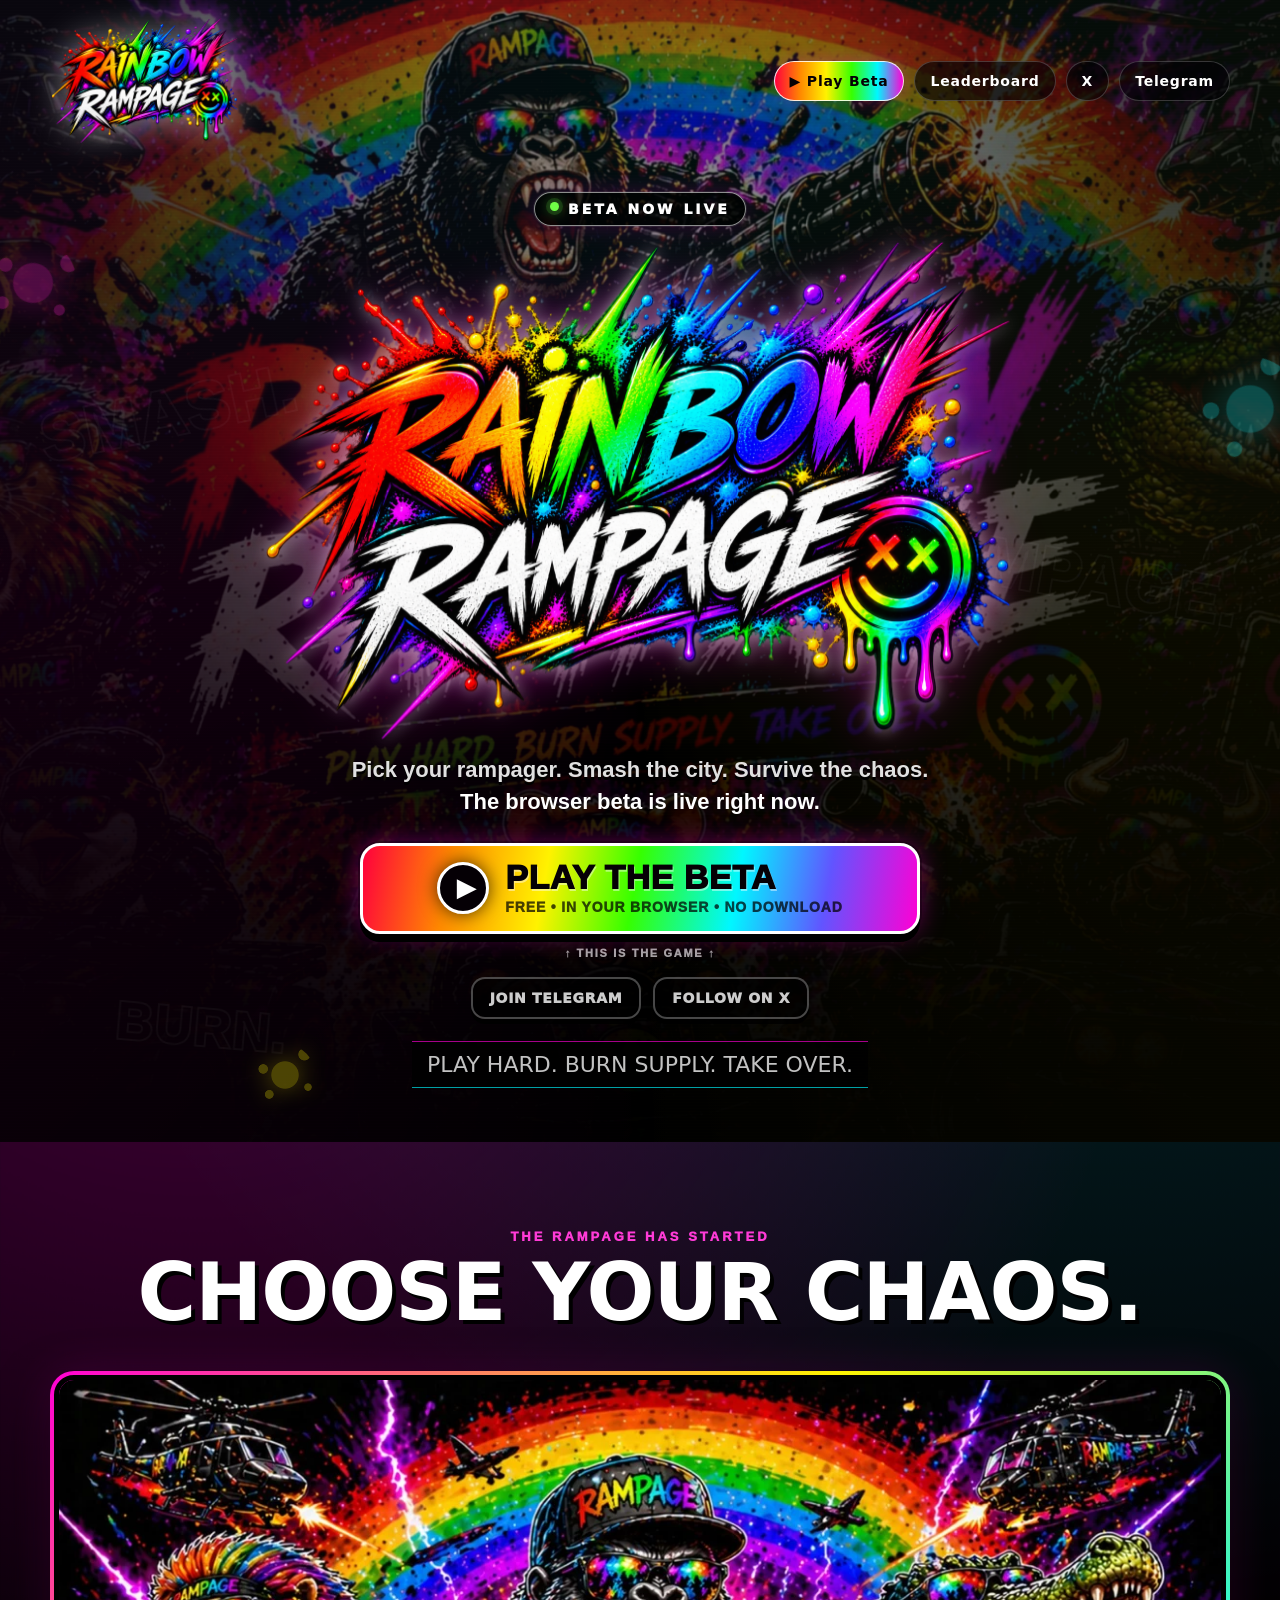
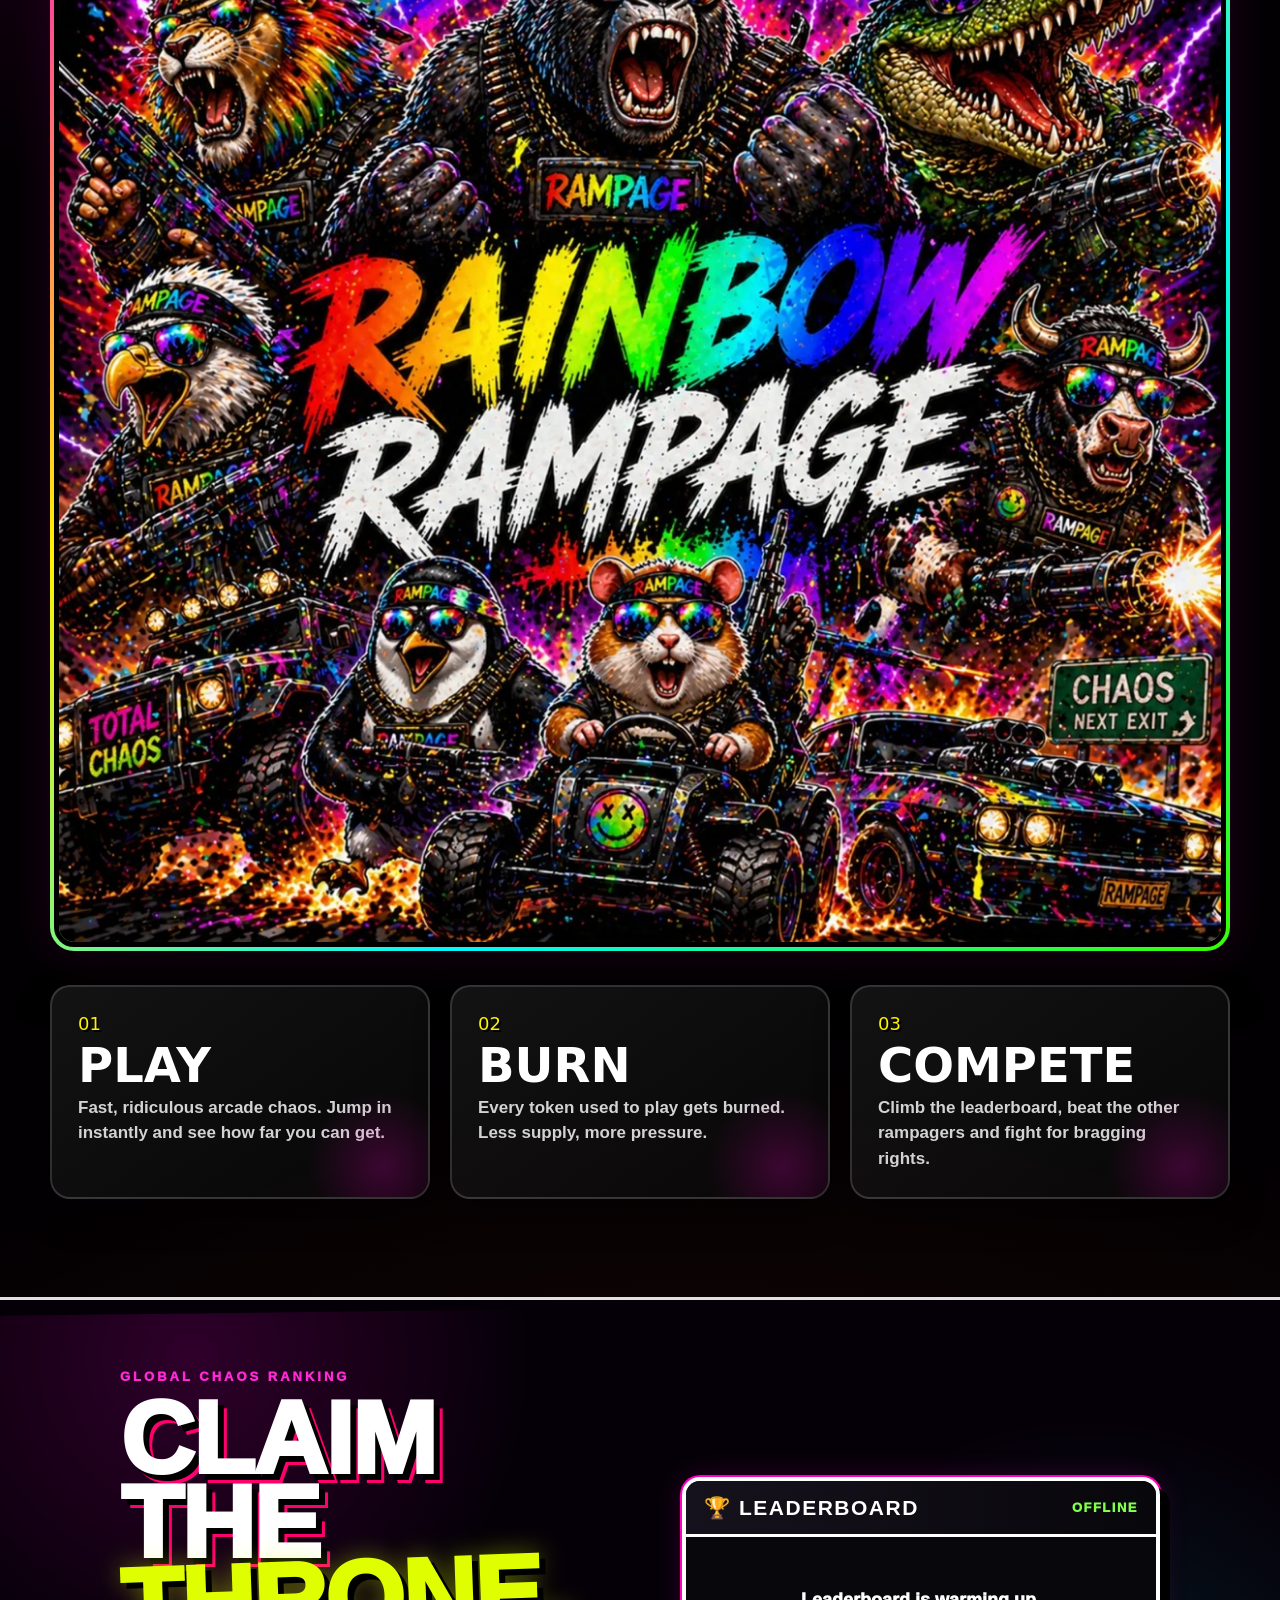
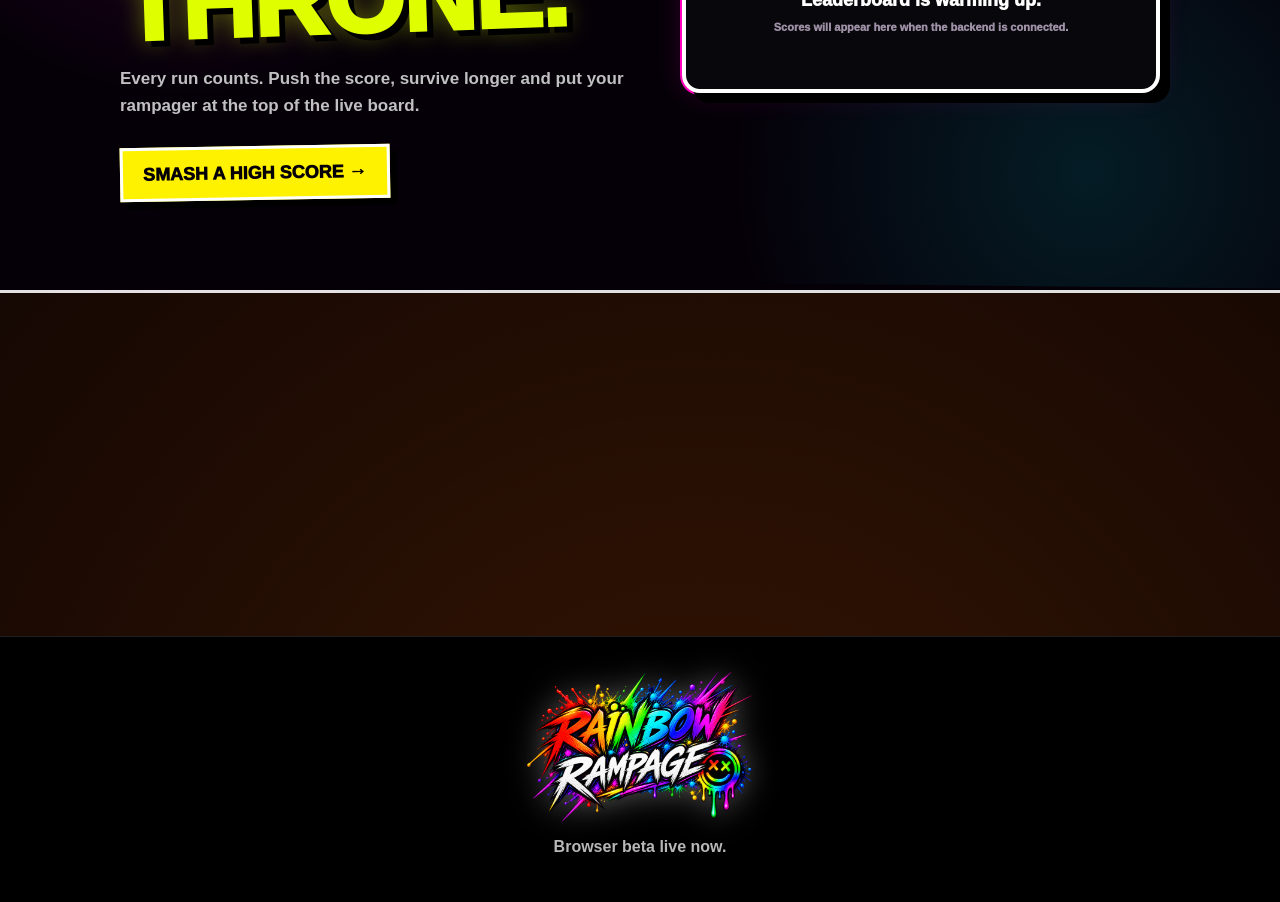
==== commit b6457fae: "Enable fun-stuff homepage mock-up" ====
--- a/index.html
+++ b/index.html
@@ -12,6 +12,7 @@
   <link rel="stylesheet" href="/style.css" />
   <link rel="stylesheet" href="/homepage.css" />
   <link rel="stylesheet" href="/homepage-v2.css" />
+  <link rel="stylesheet" href="/homepage-fun.css" />
 </head>
 <body>
   <main class="page">
@@ -90,5 +91,6 @@
     <footer><img src="/assets/new-logo.png" alt="Rainbow Rampage" /><p>Browser beta live now.</p></footer>
   </main>
   <script src="/leaderboard.js"></script>
+  <script src="/homepage-fun.js"></script>
 </body>
 </html>
--- a/homepage-fun.css
+++ b/homepage-fun.css
@@ -0,0 +1,157 @@
+/* Rainbow Rampage fun-stuff mock-up — preview branch only */
+
+:root{
+  --rr-pink:#ff20c8;
+  --rr-cyan:#18f7ff;
+  --rr-yellow:#fff200;
+  --rr-green:#66ff3a;
+}
+
+body.fun-ready .main-logo{
+  transform-origin:center;
+  animation:logoSplatIn .72s cubic-bezier(.18,.9,.28,1.28) both;
+}
+
+@keyframes logoSplatIn{
+  0%{opacity:0;transform:scale(.72) rotate(-5deg);filter:blur(12px) saturate(1.6)}
+  58%{opacity:1;transform:scale(1.05) rotate(1.6deg);filter:blur(0) saturate(1.18)}
+  78%{transform:scale(.985) rotate(-.6deg)}
+  100%{transform:scale(1) rotate(0)}
+}
+
+.hero-bg{
+  will-change:transform;
+  transition:transform .12s linear;
+}
+
+.hero-fun-layer{
+  position:absolute;
+  inset:0;
+  z-index:1;
+  pointer-events:none;
+  overflow:hidden;
+}
+
+.graffiti-word{
+  position:absolute;
+  font:1000 clamp(28px,5vw,70px)/.85 Impact,"Arial Black",sans-serif;
+  letter-spacing:2px;
+  color:transparent;
+  -webkit-text-stroke:2px rgba(255,255,255,.12);
+  text-transform:uppercase;
+  opacity:.34;
+  filter:drop-shadow(0 0 12px rgba(255,0,200,.16));
+  user-select:none;
+}
+.graffiti-word.g1{left:3%;top:34%;transform:rotate(-12deg)}
+.graffiti-word.g2{right:3%;top:48%;transform:rotate(10deg)}
+.graffiti-word.g3{left:9%;bottom:8%;transform:rotate(5deg);font-size:clamp(24px,4vw,56px)}
+
+.paint-splat{
+  position:absolute;
+  width:110px;
+  height:110px;
+  border-radius:50%;
+  opacity:.28;
+  filter:blur(.2px) drop-shadow(0 0 20px currentColor);
+  background:
+    radial-gradient(circle at 50% 50%,currentColor 0 31%,transparent 33%),
+    radial-gradient(circle at 14% 40%,currentColor 0 7%,transparent 8%),
+    radial-gradient(circle at 82% 16%,currentColor 0 8%,transparent 9%),
+    radial-gradient(circle at 88% 70%,currentColor 0 5%,transparent 6%),
+    radial-gradient(circle at 24% 82%,currentColor 0 6%,transparent 7%);
+}
+.paint-splat.s1{left:-22px;top:20%;color:var(--rr-pink);transform:rotate(18deg) scale(.8)}
+.paint-splat.s2{right:-25px;top:31%;color:var(--rr-cyan);transform:rotate(-18deg) scale(.95)}
+.paint-splat.s3{left:18%;bottom:1%;color:var(--rr-yellow);transform:scale(.55)}
+
+.mega-play{
+  isolation:isolate;
+}
+
+.mega-play::after{
+  content:"";
+  position:absolute;
+  inset:-3px;
+  z-index:-1;
+  border-radius:inherit;
+  background:linear-gradient(90deg,var(--rr-pink),var(--rr-yellow),var(--rr-cyan),var(--rr-pink));
+  background-size:240% 100%;
+  opacity:0;
+  filter:blur(16px);
+  transition:opacity .18s ease;
+}
+
+.mega-play:hover::after{opacity:.8;animation:rgbRush .7s linear infinite}
+.mega-play:hover .play-icon{animation:playKick .42s ease both}
+.mega-play.is-hit{animation:buttonHit .28s ease both}
+
+@keyframes rgbRush{to{background-position:240% 0}}
+@keyframes playKick{0%{transform:scale(1)}45%{transform:scale(1.15) rotate(-8deg)}100%{transform:scale(1)}}
+@keyframes buttonHit{0%{transform:translate(0,0) scale(1)}28%{transform:translate(-4px,2px) scale(.992)}54%{transform:translate(4px,-2px) scale(1.01)}100%{transform:translate(0,0) scale(1)}}
+
+.fun-reveal{
+  opacity:0;
+  transform:translateY(26px) scale(.985);
+  transition:opacity .58s ease,transform .68s cubic-bezier(.2,.8,.2,1);
+}
+.fun-reveal.is-visible{opacity:1;transform:none}
+
+.poster-wrap.fun-reveal.is-visible{
+  animation:posterSettle .7s cubic-bezier(.2,.8,.2,1) both;
+}
+@keyframes posterSettle{
+  0%{transform:translateY(20px) rotate(-1.2deg) scale(.985)}
+  70%{transform:translateY(0) rotate(.35deg) scale(1.005)}
+  100%{transform:none}
+}
+
+.info-grid article{
+  transition:transform .2s ease,border-color .2s ease,box-shadow .2s ease;
+}
+.info-grid article:hover{
+  transform:translateY(-7px) rotate(-.5deg);
+  border-color:rgba(255,255,255,.34);
+  box-shadow:0 20px 46px rgba(0,0,0,.48),0 0 24px rgba(255,0,212,.12);
+}
+.info-grid article:nth-child(2):hover{transform:translateY(-7px) rotate(.5deg)}
+.info-grid article:nth-child(3):hover{transform:translateY(-7px) rotate(-.25deg)}
+
+.lb-row:nth-child(1){position:relative;background:linear-gradient(90deg,rgba(255,218,0,.2),rgba(255,0,189,.08));box-shadow:inset 4px 0 0 #ffd900}
+.lb-row:nth-child(2){background:linear-gradient(90deg,rgba(213,226,238,.11),transparent)}
+.lb-row:nth-child(3){background:linear-gradient(90deg,rgba(205,127,50,.12),transparent)}
+.lb-row:nth-child(1) .lb-rank{font-size:0}
+.lb-row:nth-child(1) .lb-rank::before{content:"👑";font-size:22px}
+
+.rr-click-splat{
+  position:fixed;
+  z-index:9999;
+  width:12px;
+  height:12px;
+  border-radius:50%;
+  pointer-events:none;
+  background:var(--rr-yellow);
+  box-shadow:
+    18px -9px 0 -3px var(--rr-pink),
+    -16px -6px 0 -4px var(--rr-cyan),
+    11px 18px 0 -4px var(--rr-green),
+    -13px 15px 0 -4px #ff6536;
+  animation:clickSplat .42s ease-out forwards;
+}
+@keyframes clickSplat{from{opacity:1;transform:translate(-50%,-50%) scale(.2)}to{opacity:0;transform:translate(-50%,-50%) scale(3.2)}}
+
+@media (max-width:780px){
+  .graffiti-word{opacity:.19;-webkit-text-stroke-width:1px}
+  .graffiti-word.g1{top:28%;left:-3%}
+  .graffiti-word.g2{top:56%;right:-4%}
+  .graffiti-word.g3{display:none}
+  .paint-splat{opacity:.17;width:78px;height:78px}
+  .hero-bg{transition:none}
+  .info-grid article:hover{transform:none}
+}
+
+@media (prefers-reduced-motion:reduce){
+  body.fun-ready .main-logo,.mega-play:hover .play-icon,.mega-play.is-hit,.poster-wrap.fun-reveal.is-visible{animation:none}
+  .fun-reveal{opacity:1;transform:none;transition:none}
+  .hero-bg{transform:scale(1.02)!important}
+}
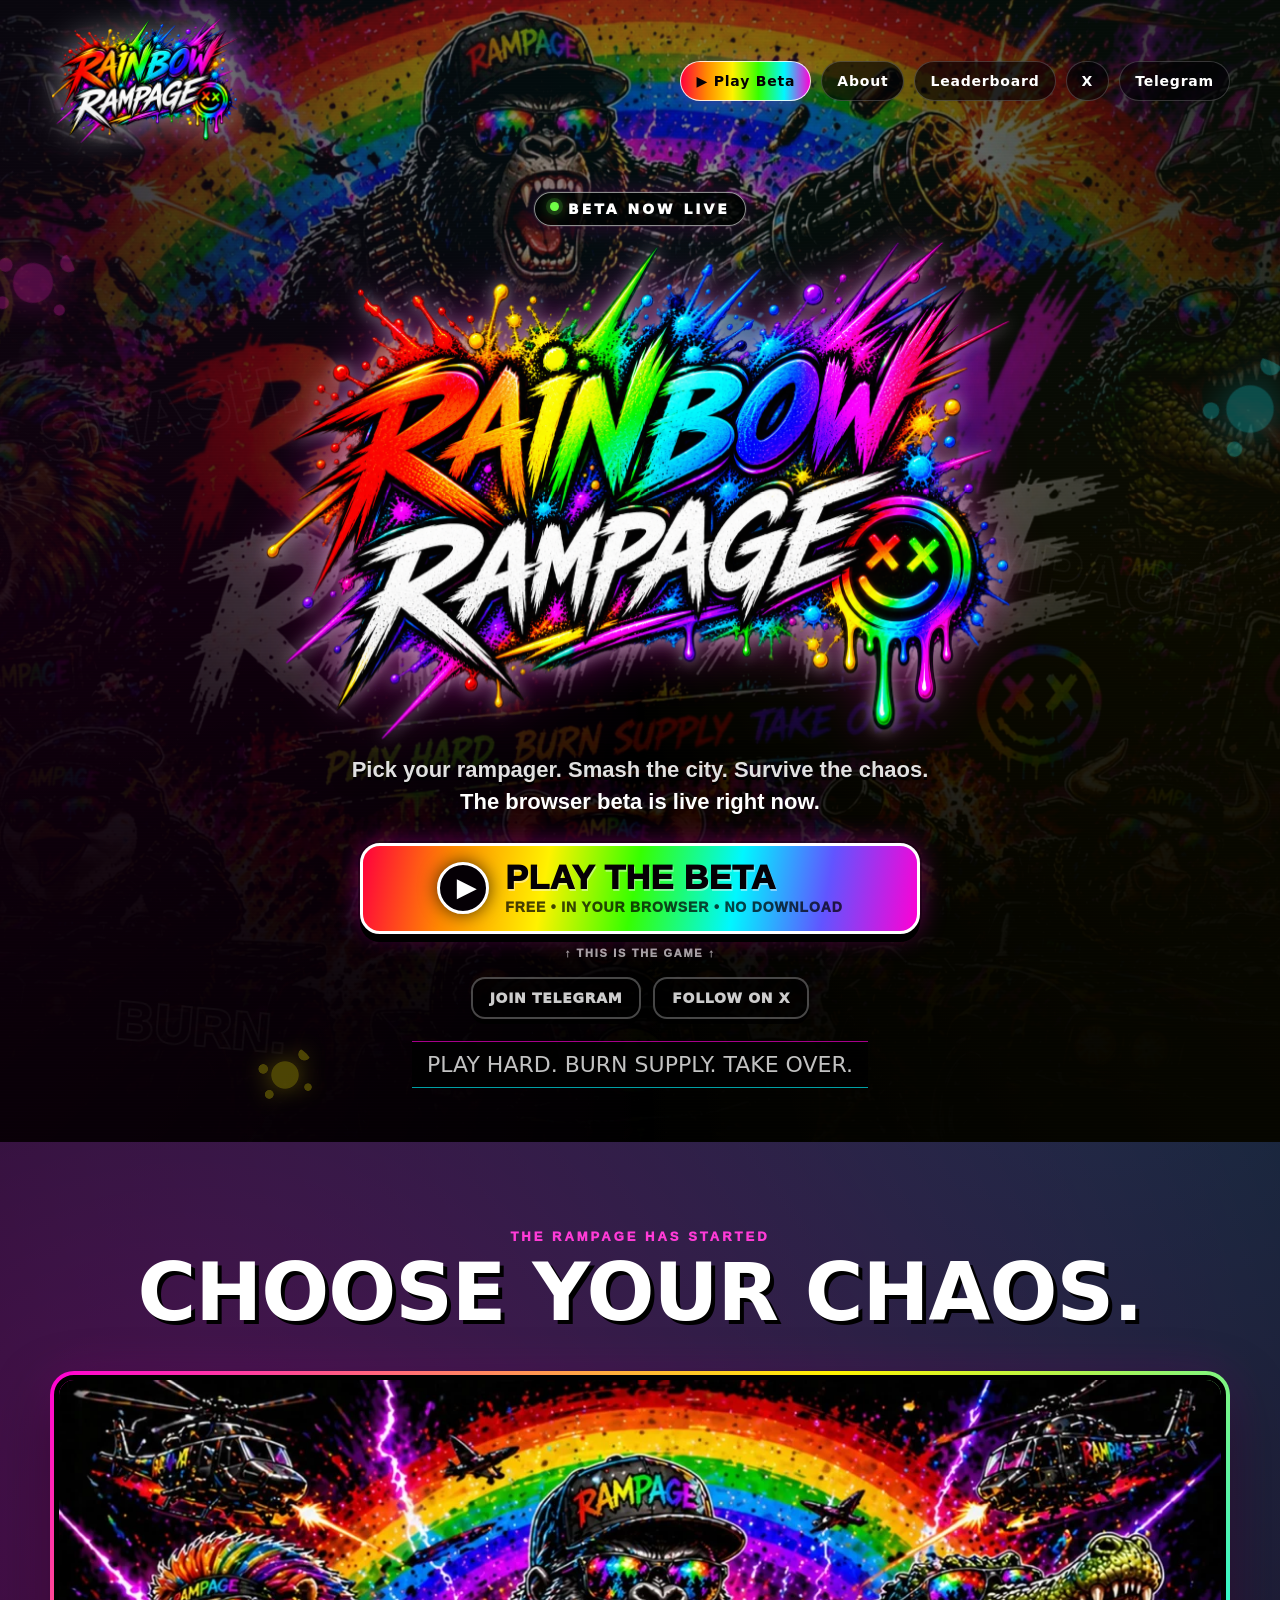
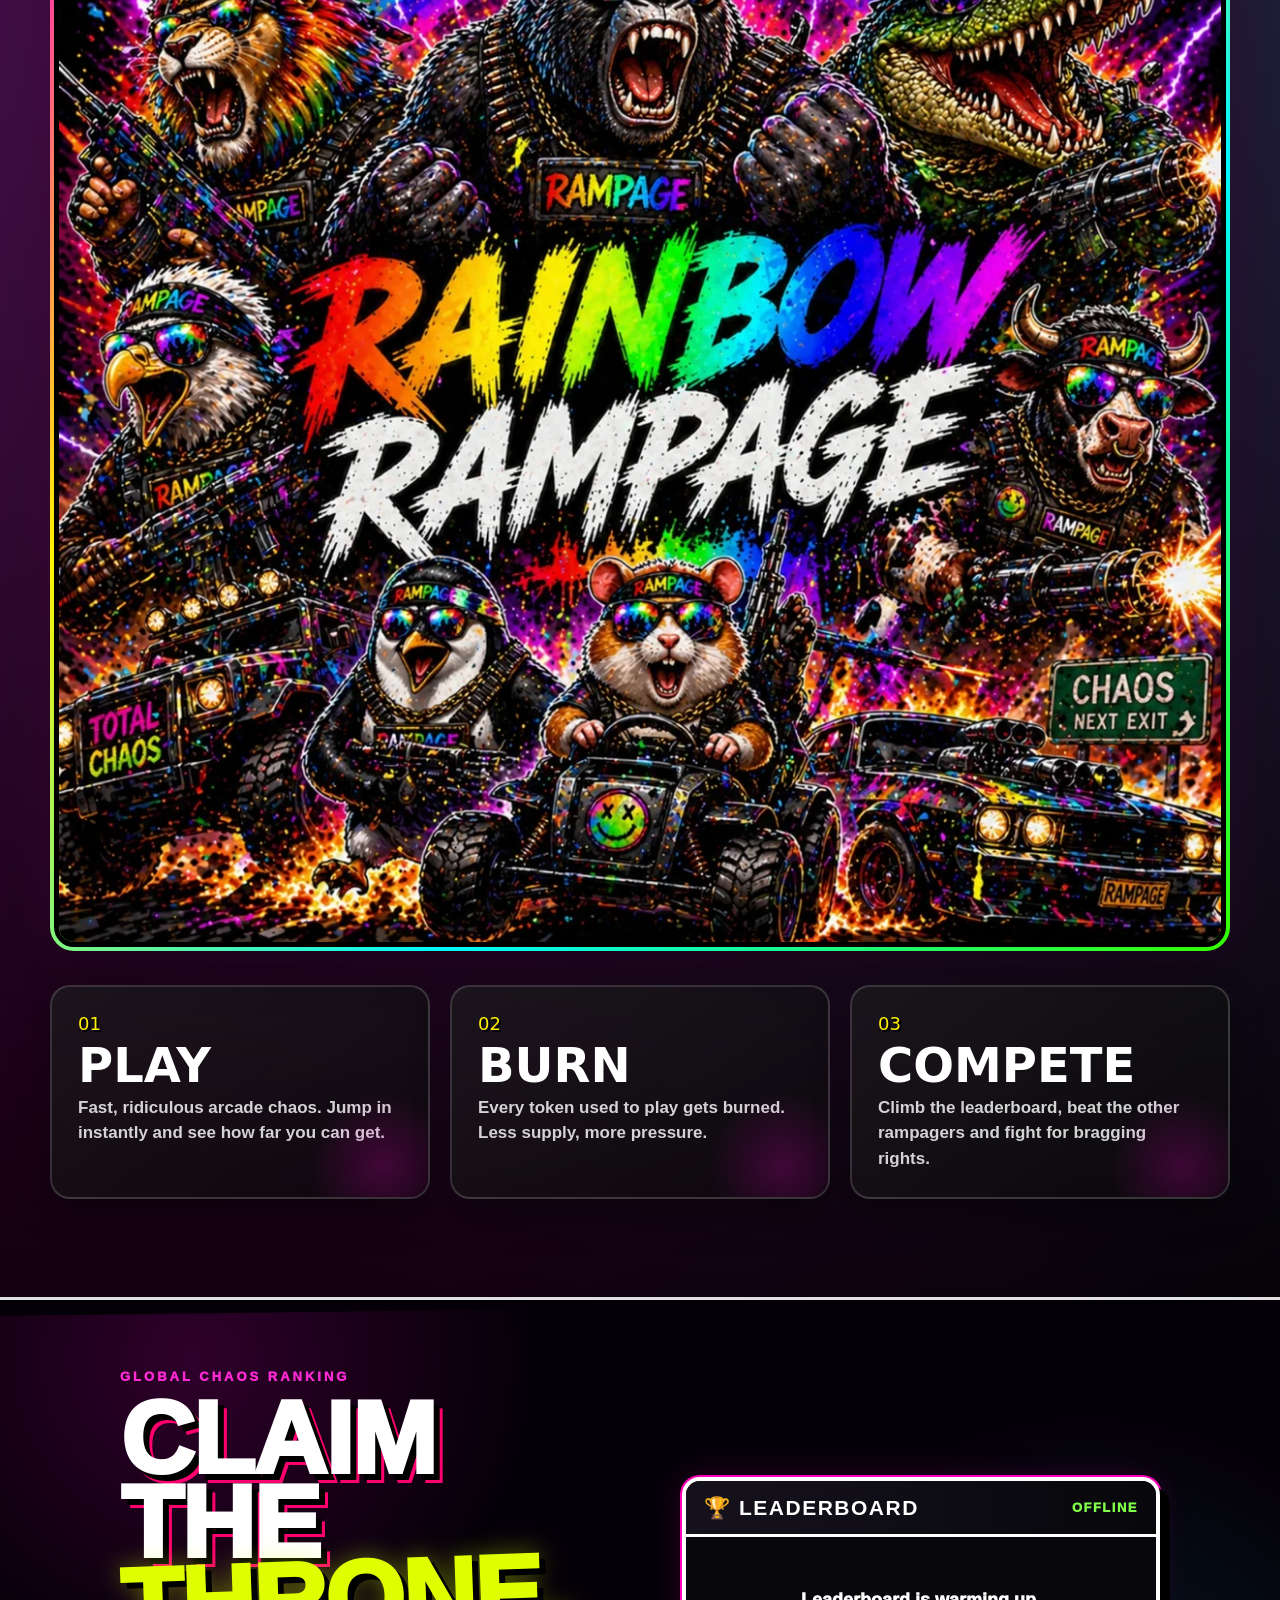
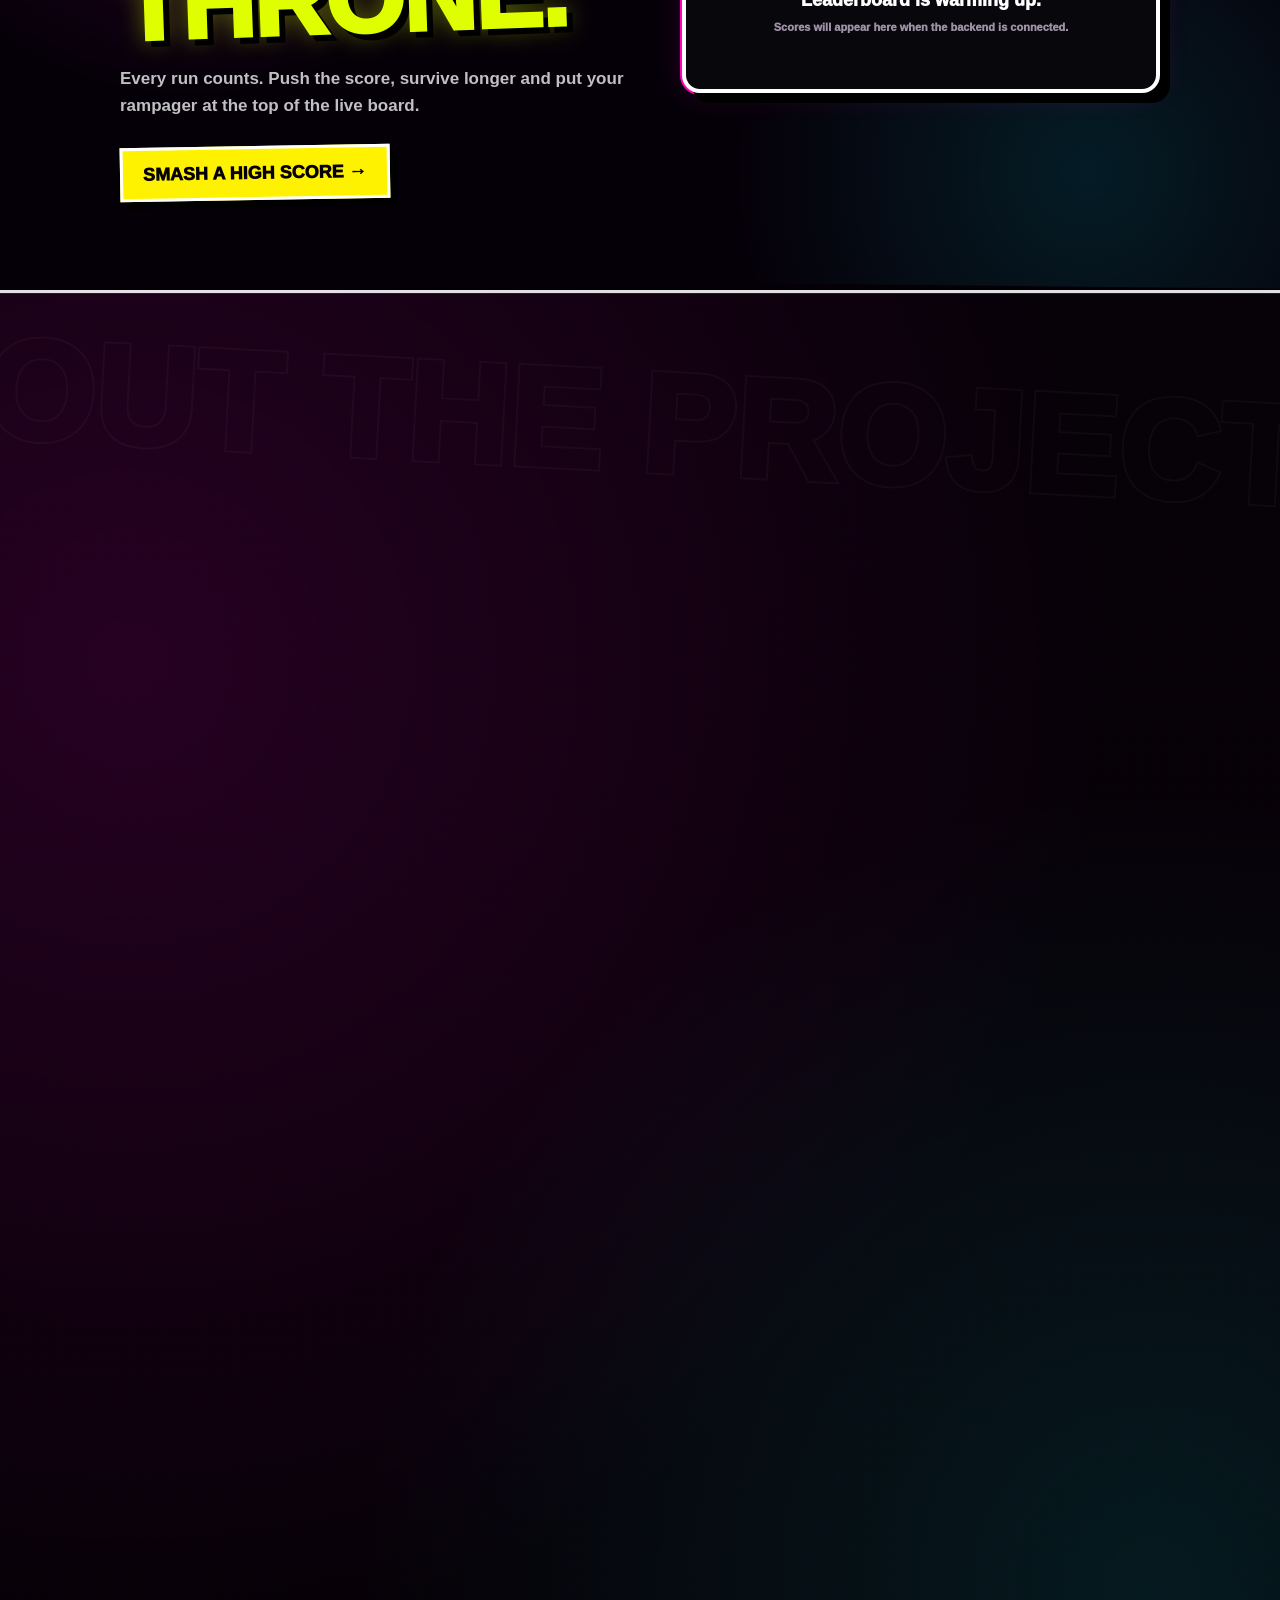
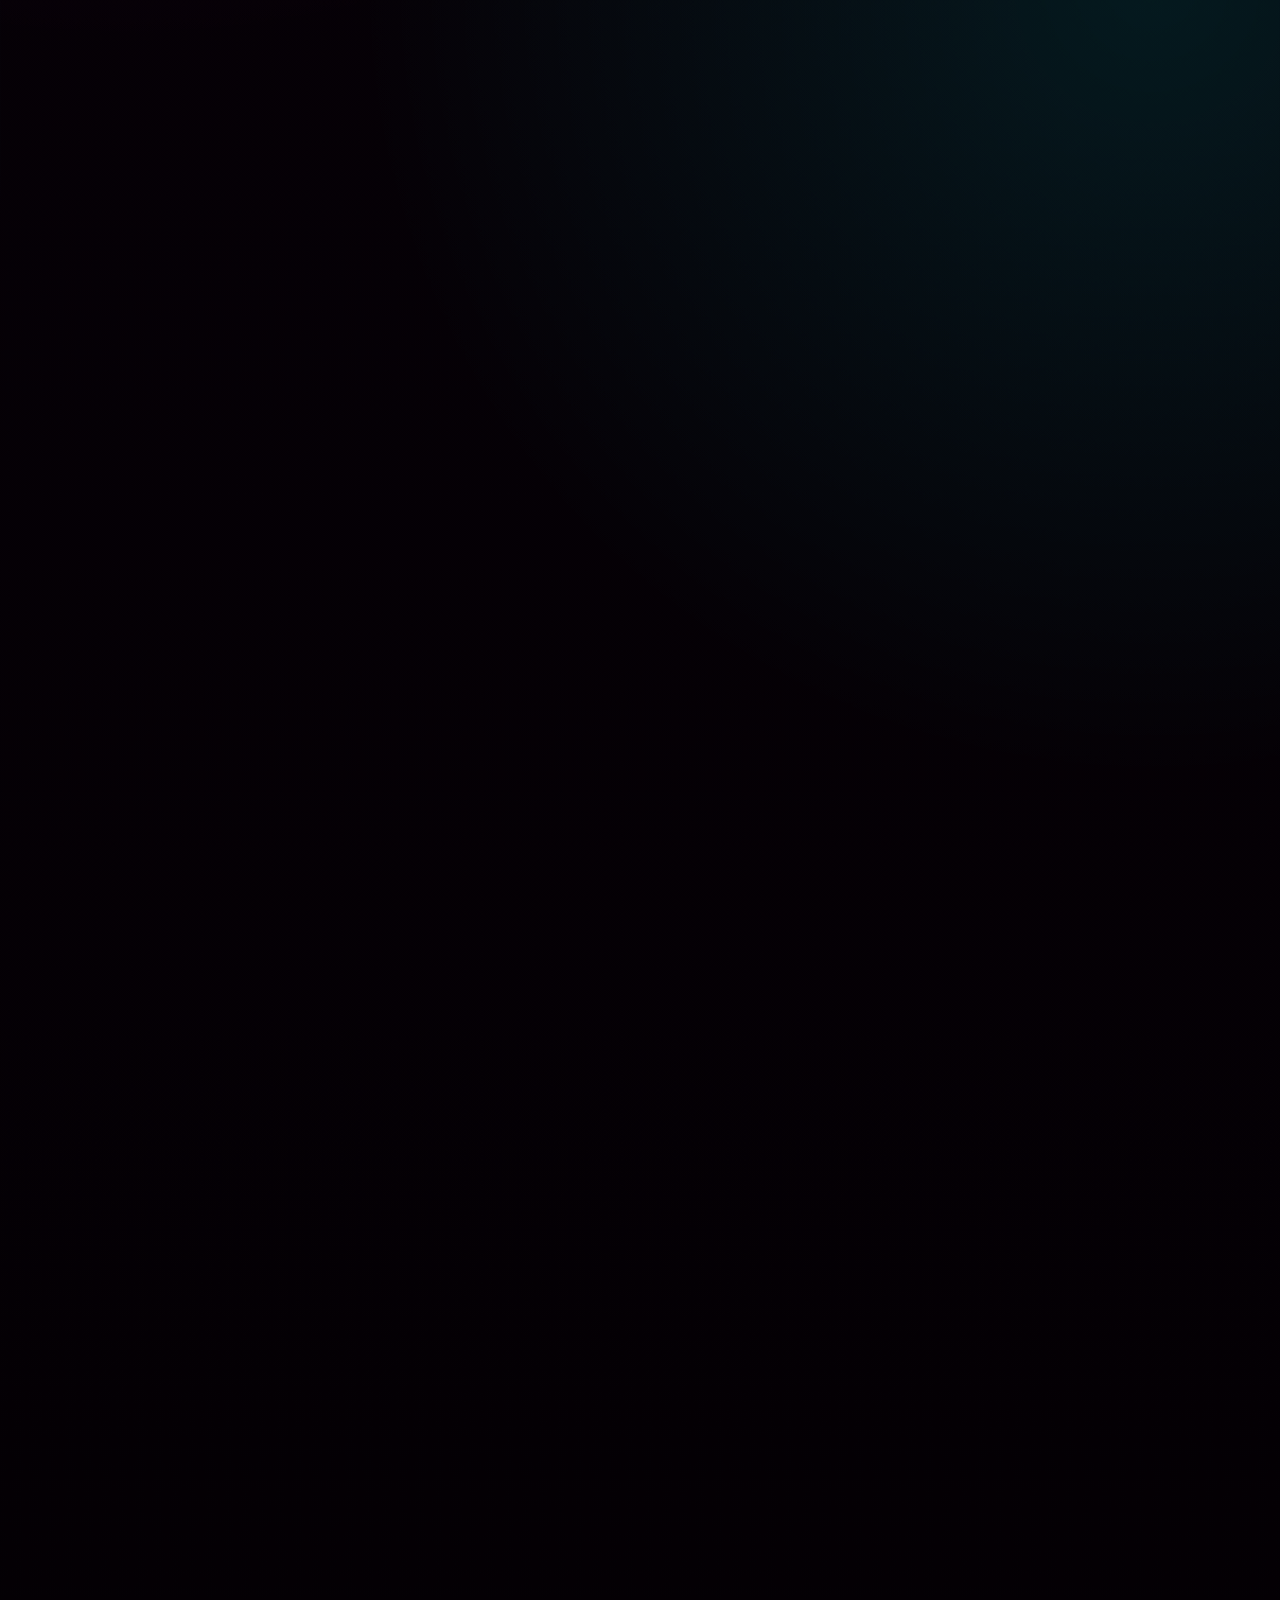
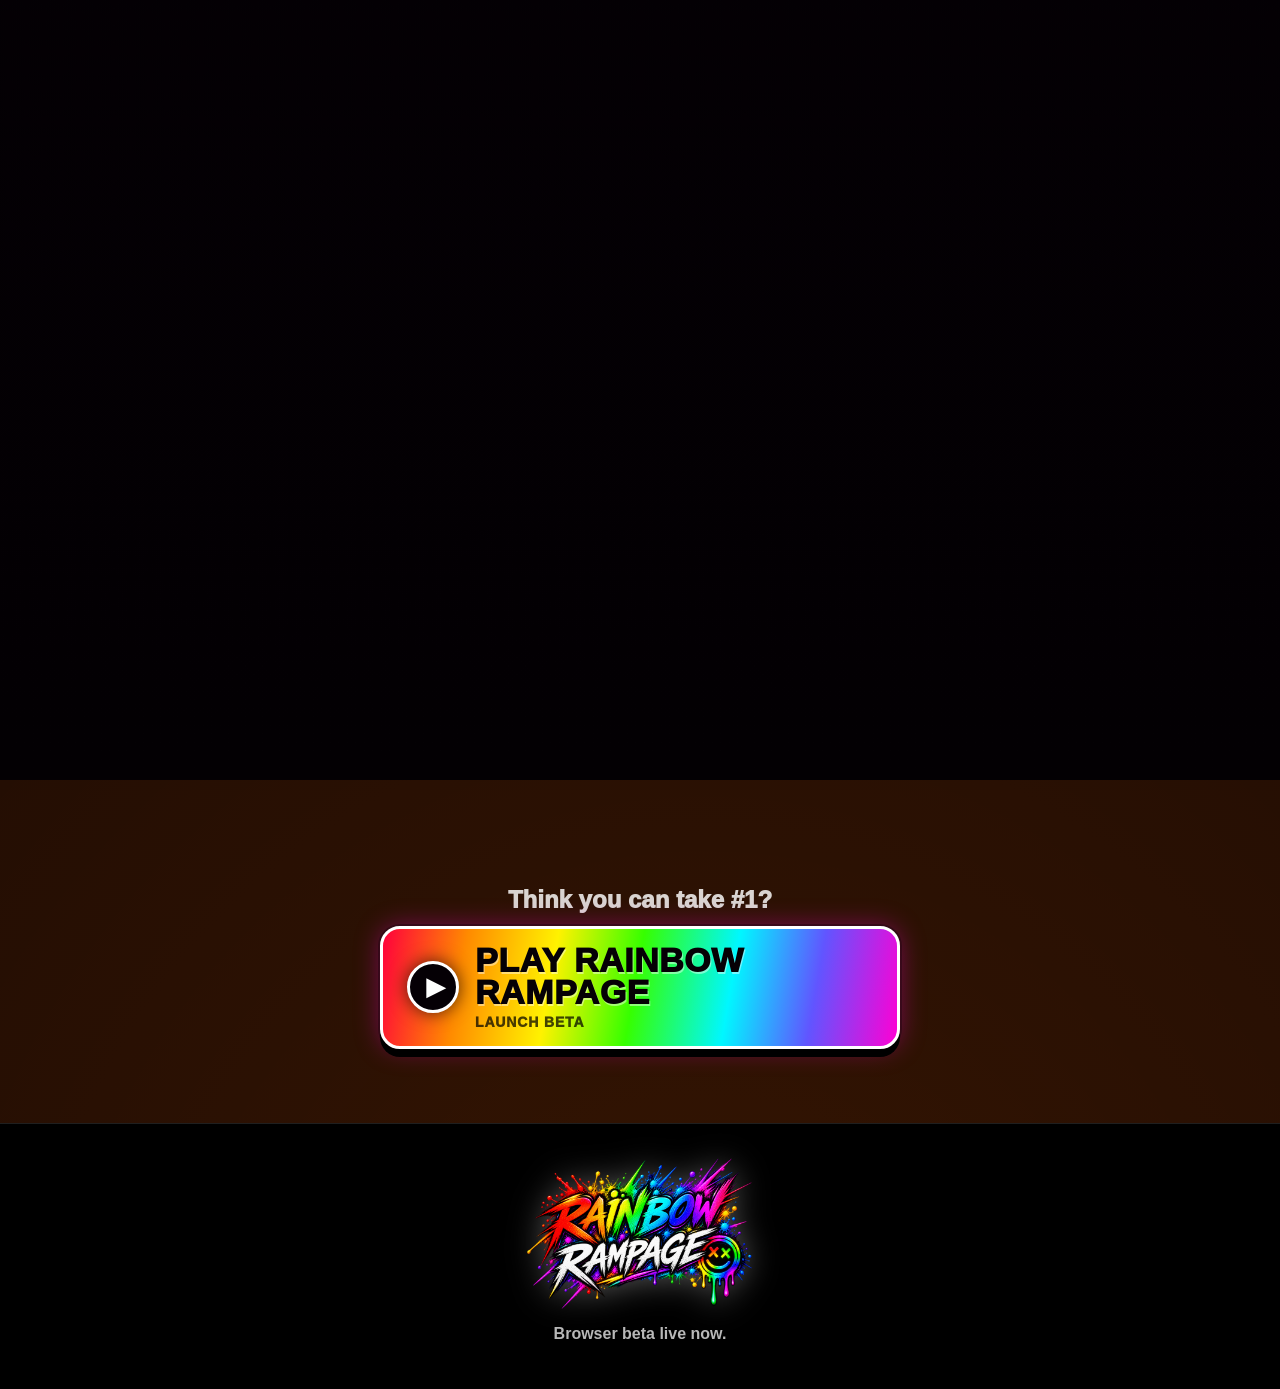
==== commit 705f735e: "Add About the Project section" ====
--- a/index.html
+++ b/index.html
@@ -13,6 +13,7 @@
   <link rel="stylesheet" href="/homepage.css" />
   <link rel="stylesheet" href="/homepage-v2.css" />
   <link rel="stylesheet" href="/homepage-fun.css" />
+  <link rel="stylesheet" href="/about-project.css" />
 </head>
 <body>
   <main class="page">
@@ -24,6 +25,7 @@
         <img class="nav-logo" src="/assets/new-logo.png" alt="Rainbow Rampage" />
         <div class="nav-actions">
           <a class="nav-play" href="/play/">▶ Play Beta</a>
+          <a href="#about">About</a>
           <a href="#leaderboard">Leaderboard</a>
           <a href="https://x.com/_Rainbowrampage" target="_blank" rel="noopener">X</a>
           <a href="https://t.me/Rbowrampage" target="_blank" rel="noopener">Telegram</a>
@@ -78,6 +80,89 @@
       </div>
     </section>
 
+    <section class="about-project" id="about">
+      <div class="about-shell">
+        <div class="about-intro fun-reveal">
+          <div class="section-kicker">ABOUT THE PROJECT</div>
+          <h2 class="about-title">Rainbow Rampage <span>More Than One Game</span></h2>
+          <p>Rainbow Rampage is being built with a much bigger vision than a single browser game.</p>
+          <p>The current Rainbow Rampage game is the foundation: a simple, fast and competitive experience designed to prove the concept, build an initial community and establish the brand.</p>
+          <p>The long-term goal is to evolve Rainbow Rampage into a multi-game competitive entertainment platform, where players can jump between a growing collection of accessible games, compete against other players, climb leaderboards, take part in events and ultimately play for rewards.</p>
+        </div>
+
+        <div class="about-grid">
+          <article class="about-card wide fun-reveal">
+            <h3>The <span>Vision</span></h3>
+            <p>Rather than relying on one game to maintain attention indefinitely, the platform is designed to expand.</p>
+            <p>New games can continually be introduced under the Rainbow Rampage ecosystem, each offering different gameplay while sharing the same underlying community, competitive structure and economy.</p>
+            <p>The result is an ecosystem where there is always another score to beat, another competition to enter and another reason to return.</p>
+            <p><strong>The roadmap includes:</strong></p>
+            <ul>
+              <li>Multiple browser-based games</li>
+              <li>Player accounts and persistent profiles</li>
+              <li>Global and game-specific leaderboards</li>
+              <li>Competitive seasons and tournaments</li>
+              <li>Achievements and progression</li>
+              <li>Community events and challenges</li>
+              <li>Rewards and prize pools</li>
+              <li>Additional games added as the platform grows</li>
+            </ul>
+          </article>
+
+          <article class="about-card fun-reveal">
+            <h3>A Deflationary <span>Economy</span></h3>
+            <p>A key part of the wider Rainbow Rampage vision is creating real utility around its token rather than relying purely on speculation.</p>
+            <p>The intention is to build deflationary mechanics directly into the ecosystem.</p>
+            <p>As activity increases, selected platform mechanics can remove tokens from circulation through permanent burns. This creates a model where growth in platform usage can contribute to a progressively reducing circulating supply.</p>
+            <p>Potential token utility can include competition entry, premium events, cosmetic items, special game modes, community features and other platform functionality.</p>
+            <p>A portion of tokens collected through selected activities can then be permanently removed from circulation.</p>
+            <div class="principle">More players → more activity → more ecosystem usage → more opportunities for token burns.</div>
+            <p>Rather than creating artificial scarcity through promises alone, the objective is to connect deflation directly to genuine platform activity.</p>
+          </article>
+
+          <article class="about-card fun-reveal">
+            <h3>Games Create the <span>Utility</span></h3>
+            <p>Rainbow Rampage is ultimately intended to be a gaming project first.</p>
+            <p>The token supports the ecosystem; the ecosystem should not exist simply to support the token.</p>
+            <p>That distinction is important.</p>
+            <p>Each new game gives the platform another opportunity to attract players, generate competition and create additional utility without requiring an entirely new community or infrastructure.</p>
+            <p>One successful game can introduce players to the others.</p>
+            <p>Over time, Rainbow Rampage can therefore develop from a single game into an interconnected arcade of competitive experiences.</p>
+          </article>
+
+          <article class="about-card wide fun-reveal">
+            <h3>Competitive Gaming <span>Without the Barrier</span></h3>
+            <p>Competitive gaming is normally associated with highly skilled esports titles and significant time commitments.</p>
+            <p>Rainbow Rampage takes a different approach.</p>
+            <p>The games are intended to be easy to understand, difficult to master and quick to play.</p>
+            <p>A player shouldn't need hundreds of hours of experience before they can participate.</p>
+            <div class="principle">Open the game. Understand it within minutes. Play. Improve. Compete.</div>
+            <p>That accessibility dramatically increases the potential audience.</p>
+          </article>
+
+          <article class="about-card wide fun-reveal">
+            <h3>Building in <span>Stages</span></h3>
+            <p>The project is intentionally being developed progressively rather than attempting to build the entire ecosystem before proving demand.</p>
+            <div class="stage-list">
+              <div class="stage"><strong>Stage 1 — Foundation</strong><p>Launch Rainbow Rampage, establish the brand and refine the core gameplay.</p></div>
+              <div class="stage"><strong>Stage 2 — Competition</strong><p>Expand leaderboards, player profiles, achievements and competitive mechanics.</p></div>
+              <div class="stage"><strong>Stage 3 — Ecosystem</strong><p>Introduce additional games connected through the same platform and player identity.</p></div>
+              <div class="stage"><strong>Stage 4 — Rewards</strong><p>Develop competitions, events, prizes and deeper token utility.</p></div>
+              <div class="stage"><strong>Stage 5 — Scale</strong><p>Continue adding games, partnerships, tournaments and community-driven experiences while expanding the Rainbow Rampage audience.</p></div>
+            </div>
+          </article>
+        </div>
+
+        <div class="about-finale fun-reveal">
+          <h3>The Bigger Picture</h3>
+          <p>Rainbow Rampage begins with one game.</p>
+          <p>But the ambition is to build something considerably larger:</p>
+          <p>A constantly expanding competitive gaming ecosystem where people can play, compete, earn recognition and potentially win rewards — supported by a token economy designed around genuine utility and long-term deflationary mechanics.</p>
+          <div class="closer">The first game proves the concept.<br>The platform is the opportunity.</div>
+        </div>
+      </div>
+    </section>
+
     <section class="poster-section">
       <div class="bottom-play-wrap">
         <p>Think you can take #1?</p>
--- a/about-project.css
+++ b/about-project.css
@@ -0,0 +1,50 @@
+/* Rainbow Rampage — About the Project */
+.about-project{
+  position:relative;
+  overflow:hidden;
+  padding:96px 20px 110px;
+  background:
+    radial-gradient(circle at 10% 10%,rgba(255,0,212,.13),transparent 28%),
+    radial-gradient(circle at 90% 35%,rgba(0,247,255,.10),transparent 30%),
+    linear-gradient(180deg,#070108 0%,#030003 100%);
+  border-top:1px solid rgba(255,255,255,.12);
+}
+.about-project::before{
+  content:"ABOUT THE PROJECT";
+  position:absolute;
+  right:-2vw;
+  top:70px;
+  font:1000 clamp(54px,11vw,150px)/.8 Impact,"Arial Black",sans-serif;
+  color:transparent;
+  -webkit-text-stroke:2px rgba(255,255,255,.035);
+  transform:rotate(3deg);
+  pointer-events:none;
+  white-space:nowrap;
+}
+.about-shell{position:relative;z-index:2;width:min(1120px,100%);margin:0 auto}
+.about-intro{max-width:900px;margin:0 auto 56px;text-align:center}
+.about-intro .section-kicker{margin-bottom:14px}
+.about-title{margin:0;font:1000 clamp(52px,8vw,98px)/.84 Impact,"Arial Black",sans-serif;text-transform:uppercase;letter-spacing:-1.5px;text-shadow:5px 5px 0 #000}
+.about-title span{display:block;color:#fff200;text-shadow:5px 5px 0 #000,0 0 22px rgba(255,242,0,.22)}
+.about-intro p{max-width:840px;margin:28px auto 0;font:800 19px/1.65 Arial,Helvetica,sans-serif;color:rgba(255,255,255,.82)}
+.about-grid{display:grid;grid-template-columns:repeat(2,minmax(0,1fr));gap:22px}
+.about-card{position:relative;padding:30px;border:1px solid rgba(255,255,255,.14);border-radius:22px;background:linear-gradient(145deg,rgba(255,255,255,.07),rgba(255,255,255,.025)),rgba(0,0,0,.52);box-shadow:0 18px 46px rgba(0,0,0,.34);overflow:hidden}
+.about-card::after{content:"";position:absolute;right:-45px;bottom:-55px;width:160px;height:160px;border-radius:50%;background:radial-gradient(circle,rgba(255,0,212,.22),transparent 68%);pointer-events:none}
+.about-card.wide{grid-column:1/-1}
+.about-card h3{margin:0 0 16px;font:1000 clamp(30px,4vw,48px)/.95 Impact,"Arial Black",sans-serif;text-transform:uppercase;color:#fff}
+.about-card h3 span{color:#17f7ff}
+.about-card p,.about-card li{font:700 16px/1.65 Arial,Helvetica,sans-serif;color:rgba(255,255,255,.78)}
+.about-card p{margin:0 0 16px}.about-card p:last-child{margin-bottom:0}
+.about-card ul{margin:18px 0 0;padding:0;list-style:none;display:grid;grid-template-columns:repeat(2,minmax(0,1fr));gap:10px}
+.about-card li{position:relative;padding:12px 14px 12px 37px;border:1px solid rgba(255,255,255,.1);border-radius:12px;background:rgba(255,255,255,.035)}
+.about-card li::before{content:"✦";position:absolute;left:14px;top:11px;color:#fff200;font-family:Arial,sans-serif}
+.principle{margin:24px 0 8px;padding:22px;text-align:center;border:2px solid rgba(255,255,255,.8);border-radius:16px;background:linear-gradient(90deg,rgba(255,0,212,.14),rgba(255,242,0,.10),rgba(0,247,255,.12));font:1000 clamp(18px,2.6vw,28px)/1.35 "Arial Black",Arial,sans-serif;color:#fff;text-shadow:2px 2px 0 #000}
+.stage-list{display:grid;grid-template-columns:repeat(5,minmax(0,1fr));gap:12px;margin-top:22px}
+.stage{padding:18px 14px;border-radius:14px;background:rgba(255,255,255,.045);border-top:3px solid #ff20c8}
+.stage:nth-child(2){border-top-color:#ff8a00}.stage:nth-child(3){border-top-color:#fff200}.stage:nth-child(4){border-top-color:#36ff00}.stage:nth-child(5){border-top-color:#00f7ff}
+.stage strong{display:block;margin-bottom:8px;font:1000 14px/1.1 "Arial Black",Arial,sans-serif;color:#fff;text-transform:uppercase}.stage p{margin:0;font-size:13px;line-height:1.5;color:rgba(255,255,255,.68)}
+.about-finale{margin-top:26px;padding:34px;border-radius:24px;text-align:center;border:2px solid rgba(255,255,255,.16);background:radial-gradient(circle at 50% 0%,rgba(255,0,212,.17),transparent 42%),rgba(0,0,0,.62)}
+.about-finale h3{margin:0 0 16px;font:1000 clamp(38px,6vw,68px)/.9 Impact,"Arial Black",sans-serif;text-transform:uppercase}.about-finale p{max-width:850px;margin:0 auto 16px;font:800 18px/1.65 Arial,Helvetica,sans-serif;color:rgba(255,255,255,.8)}
+.about-finale .closer{margin-top:22px;font:1000 clamp(23px,4vw,38px)/1.05 "Arial Black",Arial,sans-serif;color:#fff200;text-transform:uppercase;text-shadow:3px 3px 0 #000}
+@media(max-width:820px){.about-project{padding:70px 16px 78px}.about-grid{grid-template-columns:1fr}.about-card.wide{grid-column:auto}.about-card{padding:24px}.about-card ul{grid-template-columns:1fr}.stage-list{grid-template-columns:1fr 1fr}.about-intro p{font-size:17px}.about-project::before{top:34px;right:-30vw}}
+@media(max-width:520px){.stage-list{grid-template-columns:1fr}.about-title{font-size:clamp(45px,14vw,72px)}.about-card h3{font-size:36px}.about-finale{padding:26px 20px}}
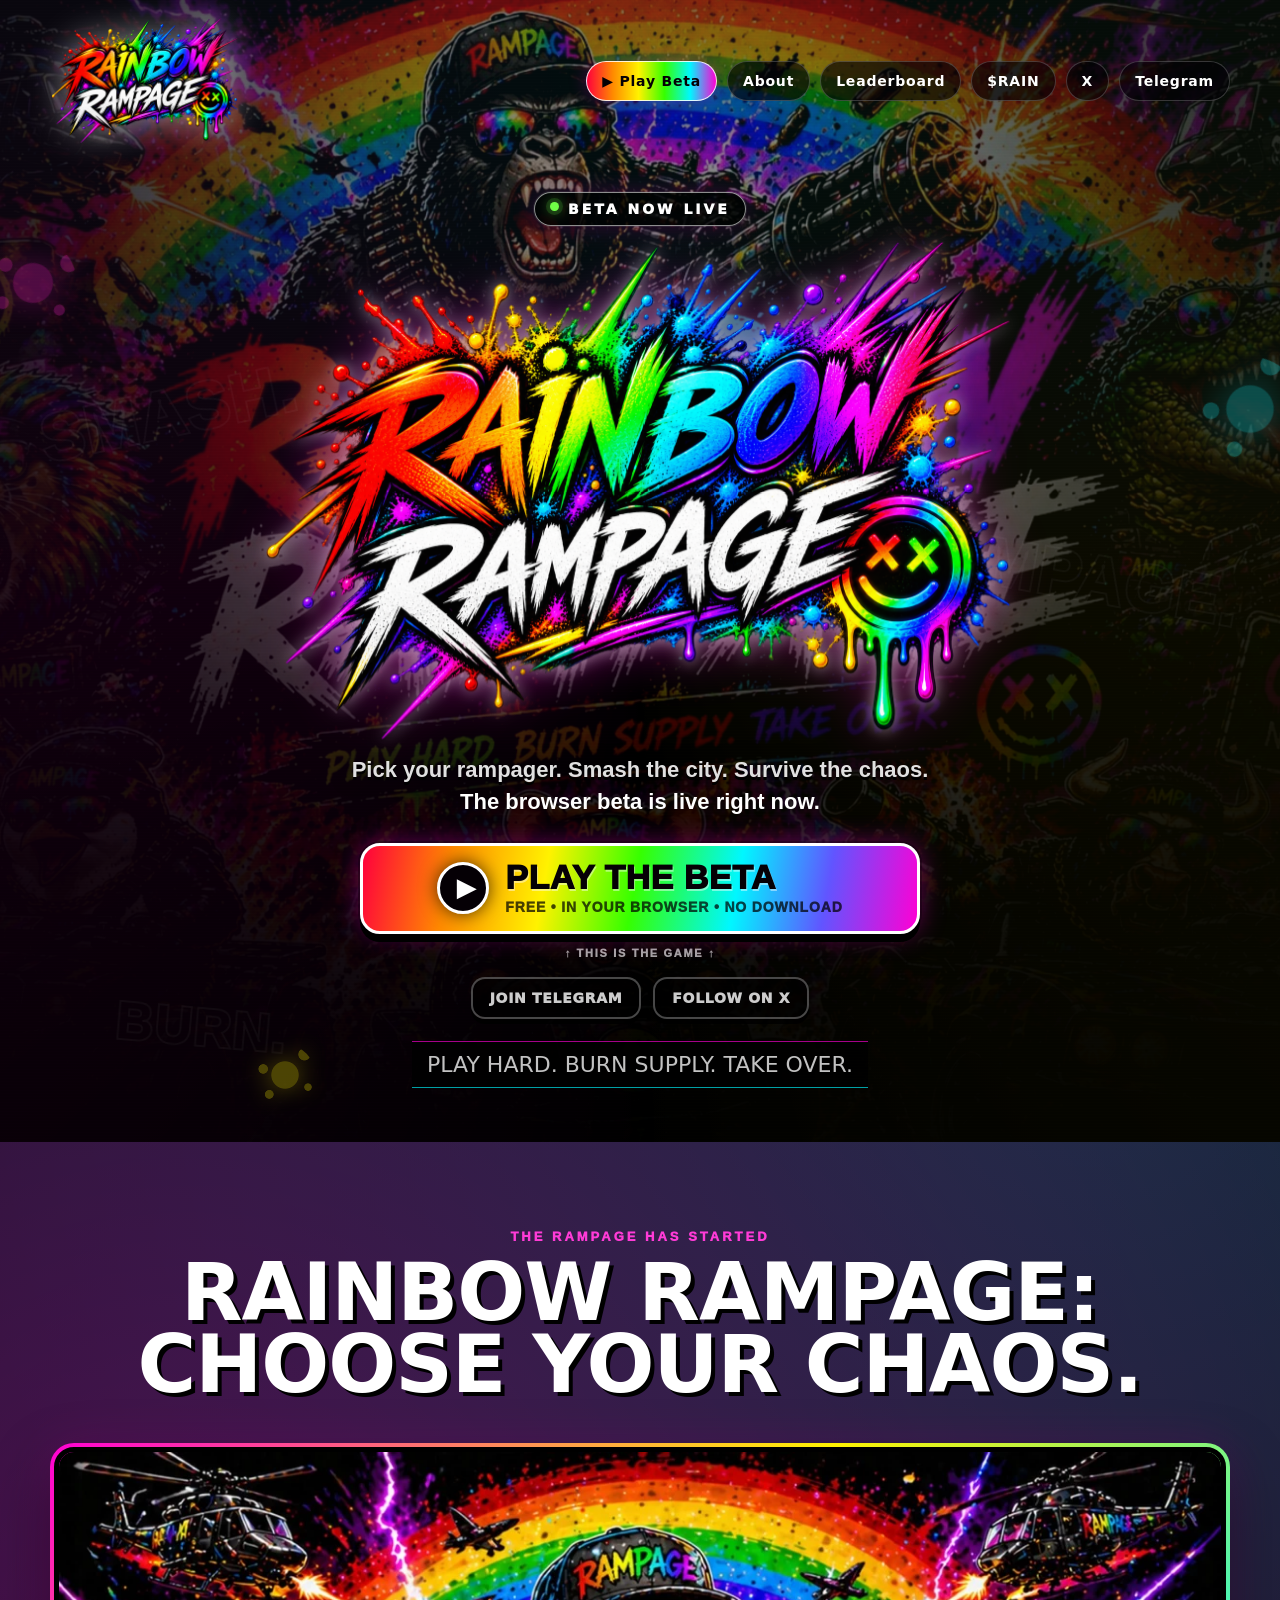
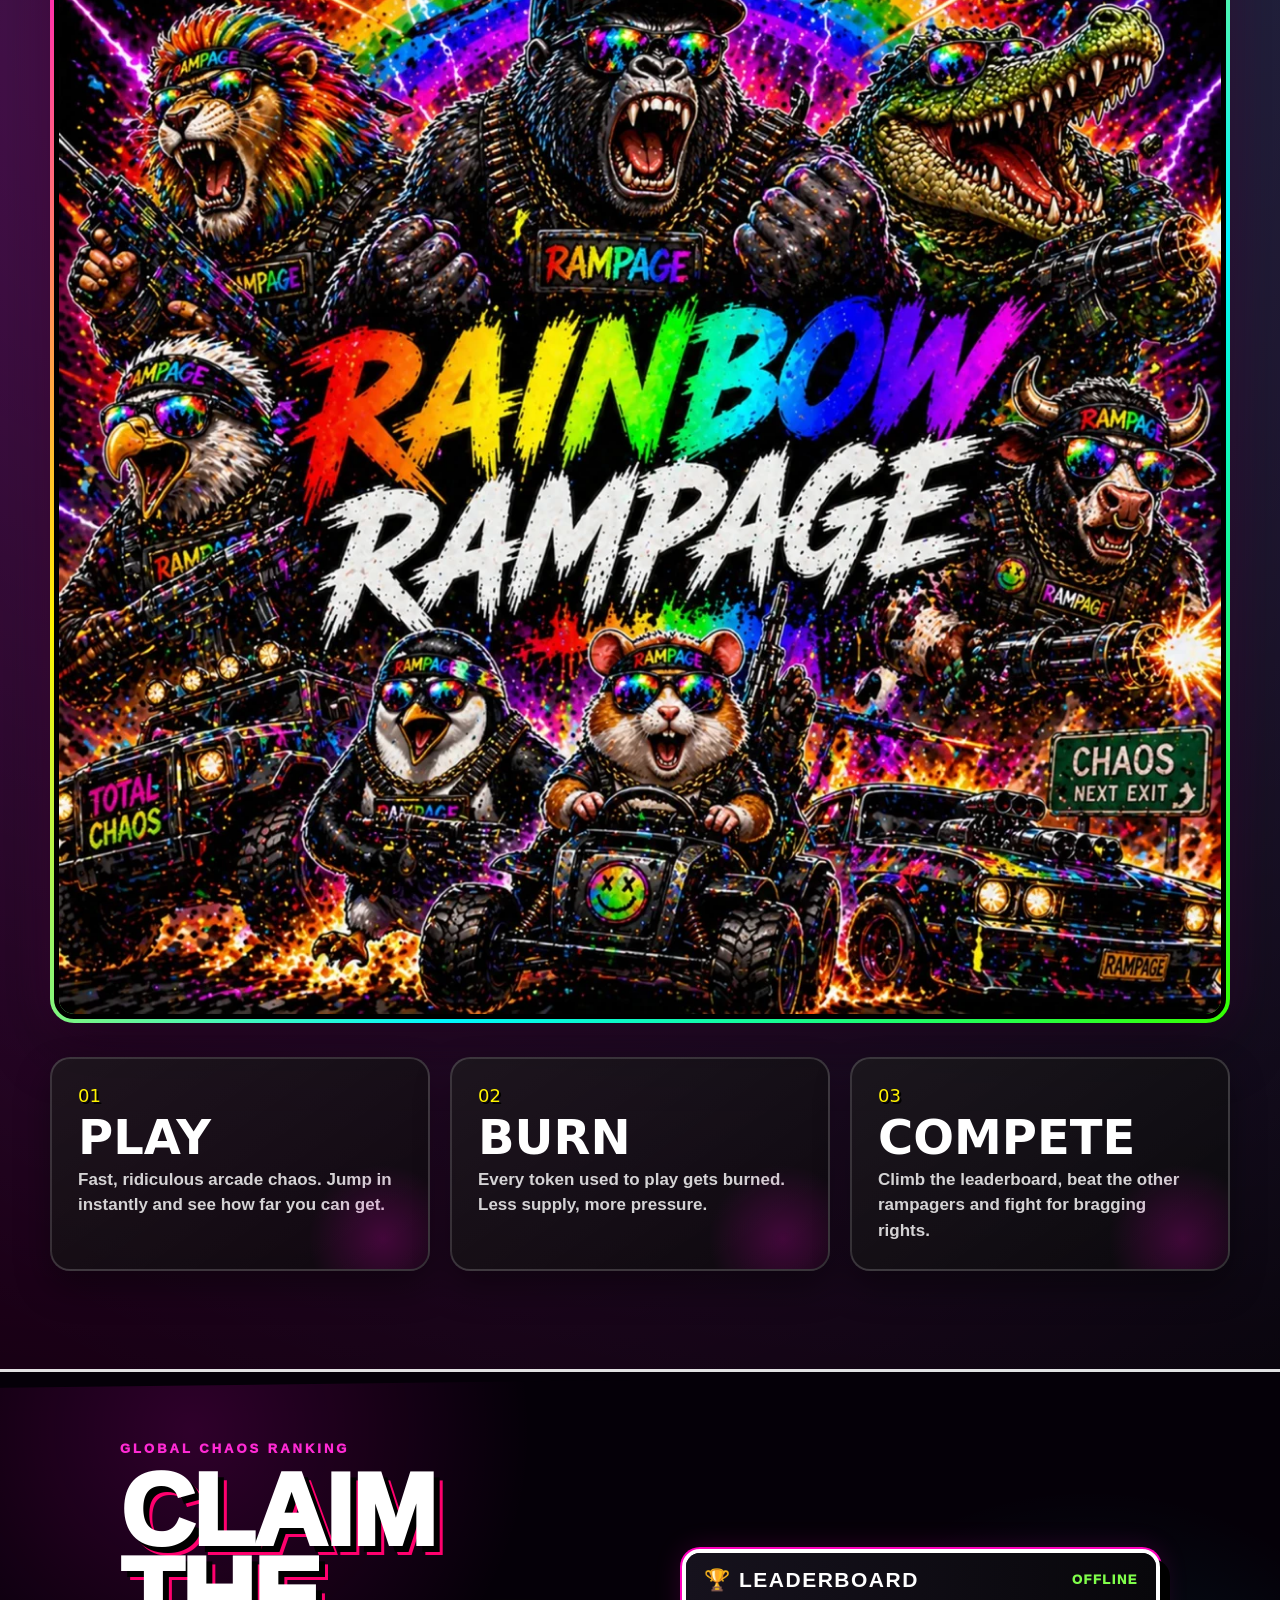
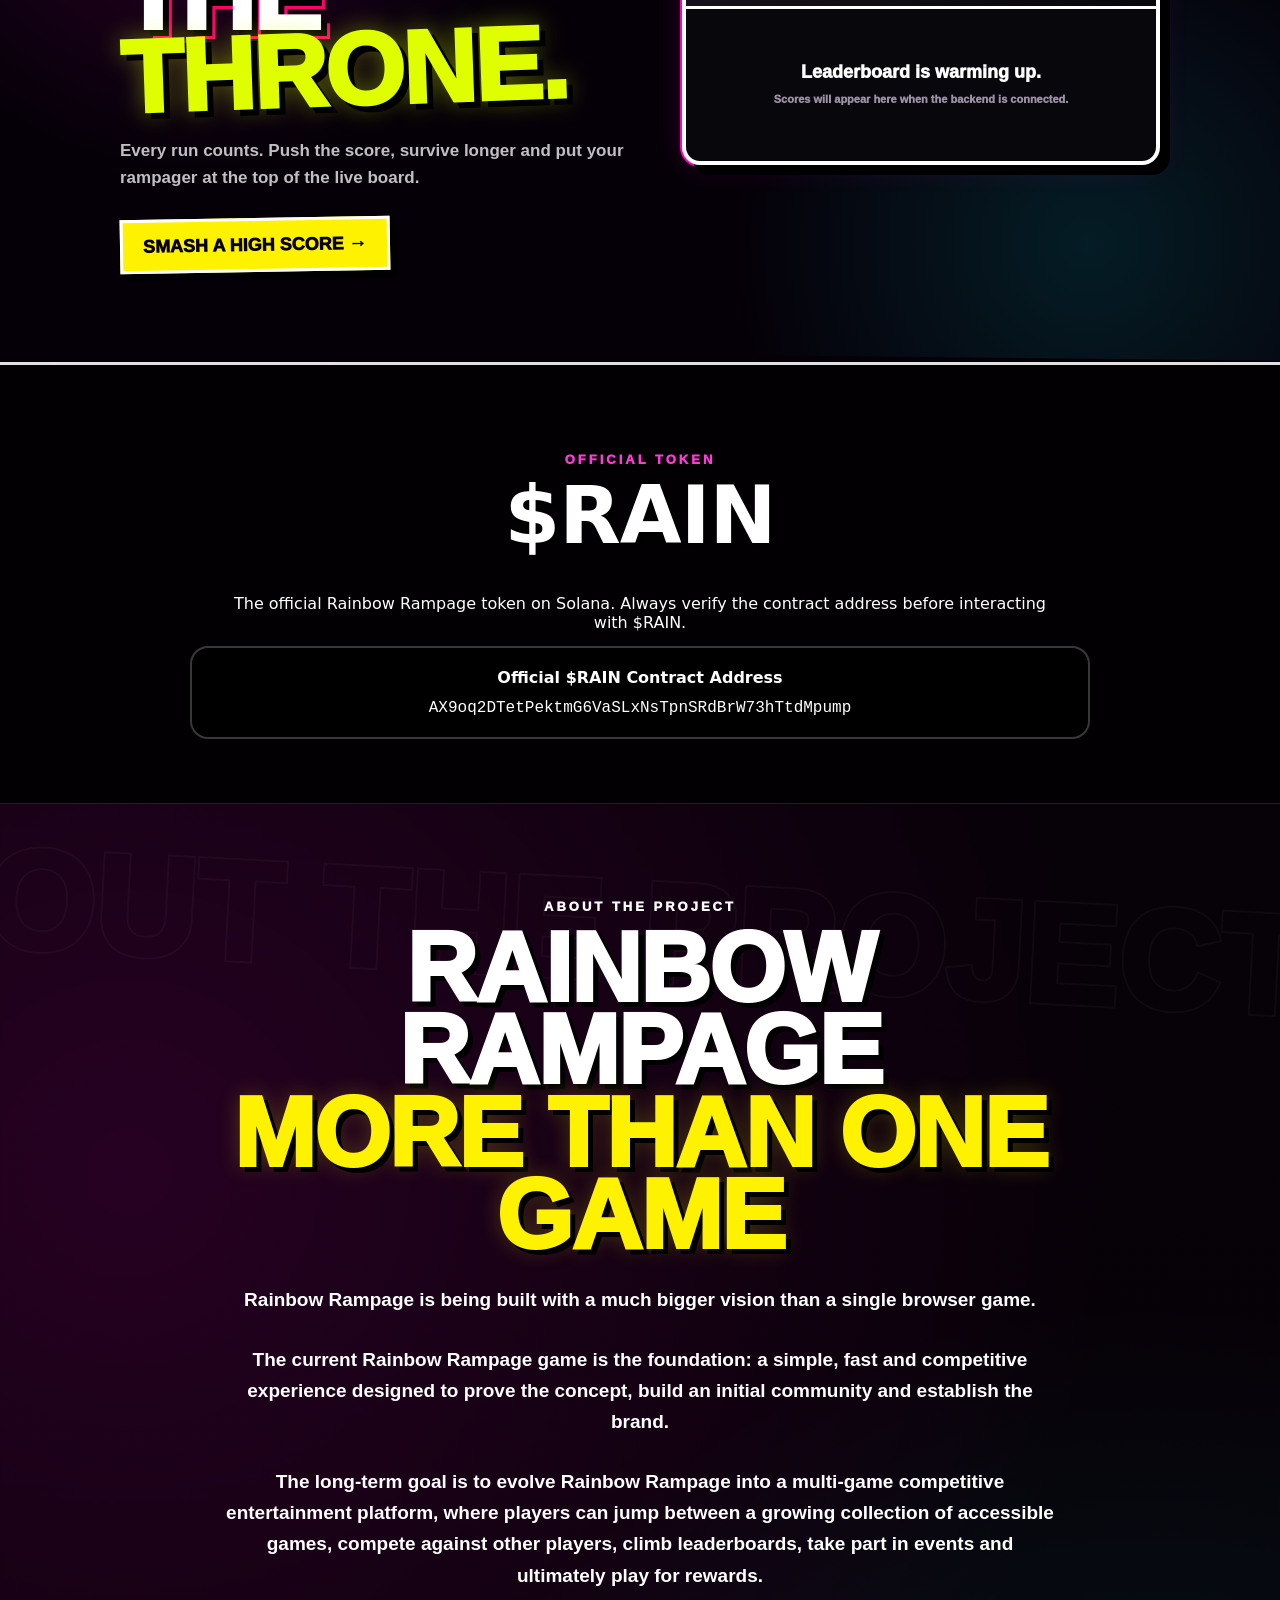
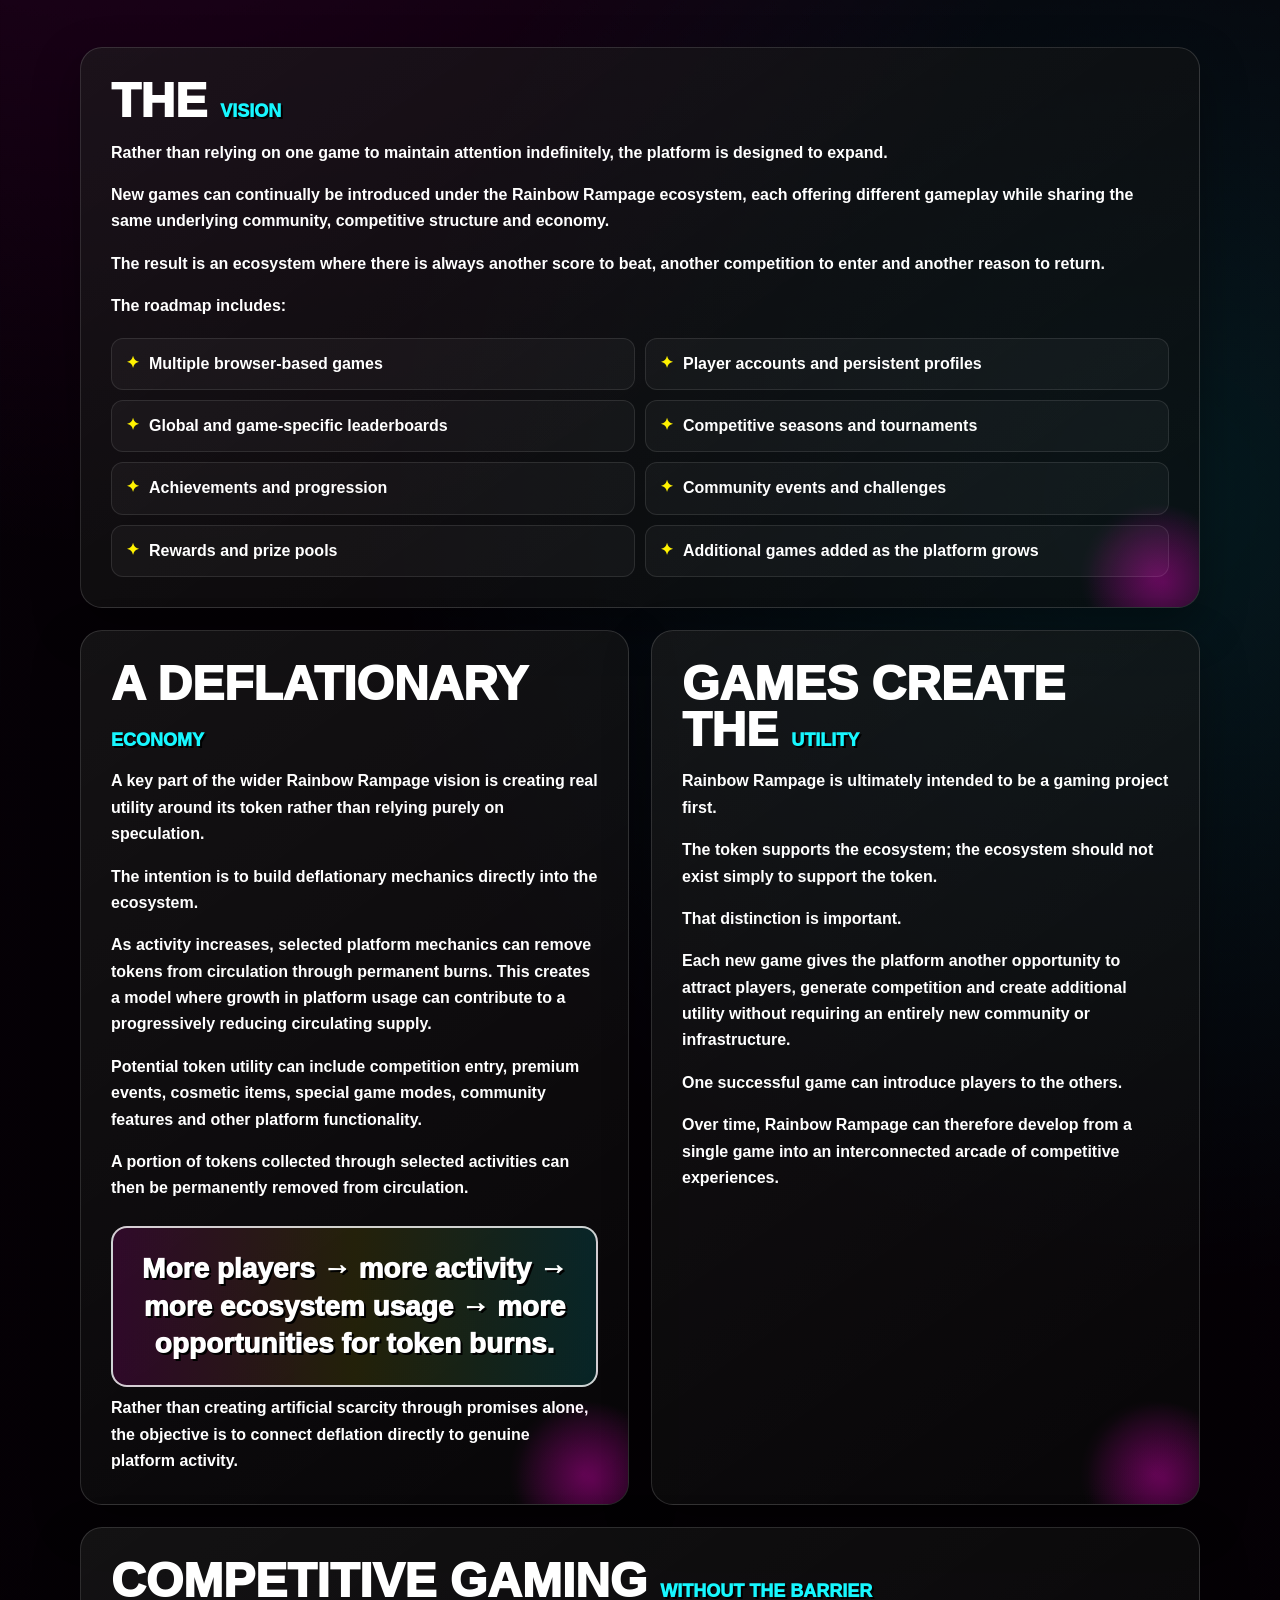
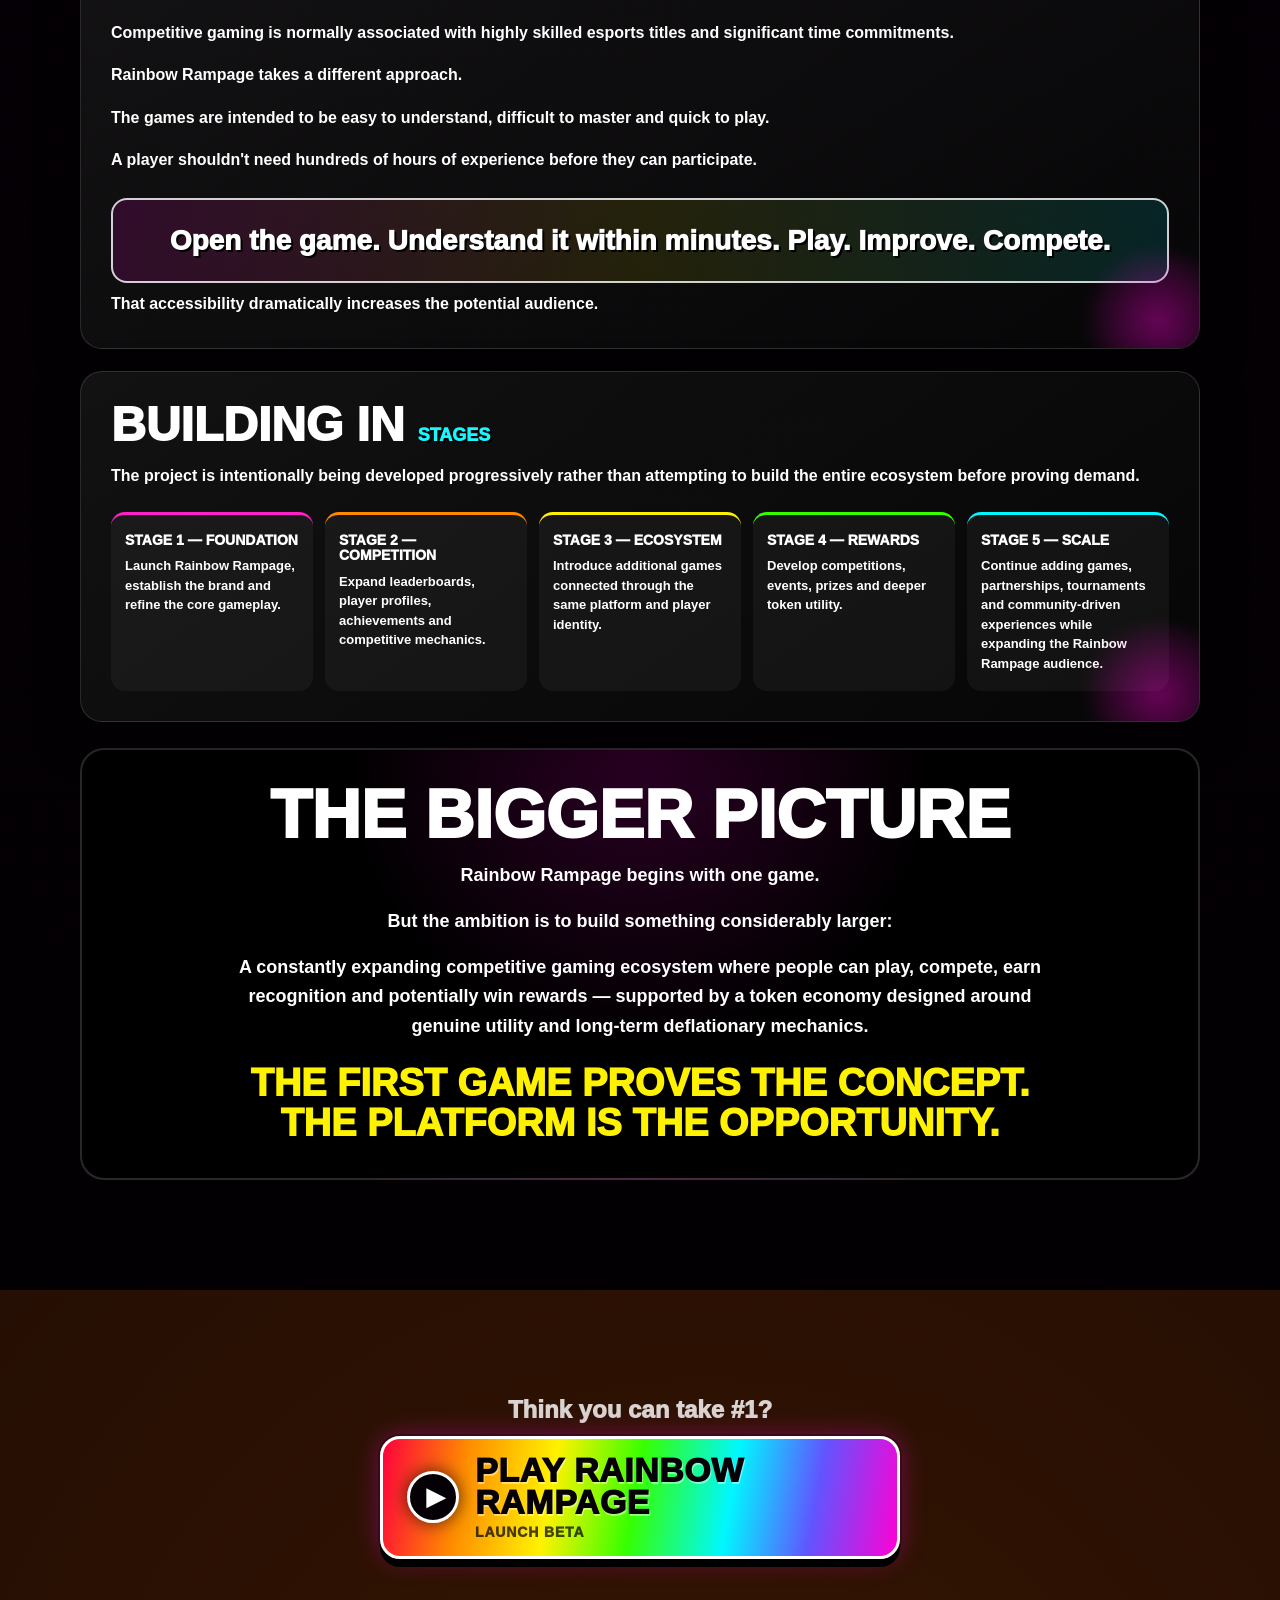
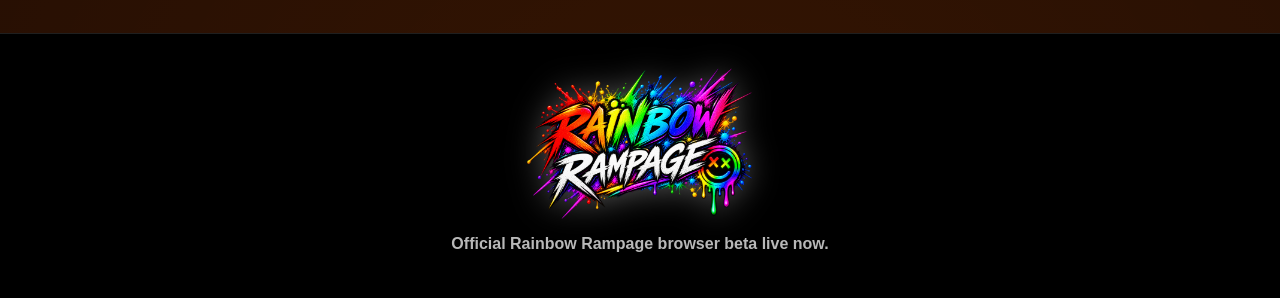
==== commit b2ed0d05: "Improve homepage SEO and add official RAIN contract" ====
--- a/index.html
+++ b/index.html
@@ -4,11 +4,37 @@
   <meta charset="utf-8" />
   <meta name="viewport" content="width=device-width, initial-scale=1" />
   <meta name="theme-color" content="#050005" />
-  <meta name="description" content="Rainbow Rampage browser beta is live. Play the chaos now." />
-  <meta property="og:title" content="Rainbow Rampage — Beta Live" />
-  <meta property="og:description" content="The Rainbow Rampage browser beta is live now." />
-  <meta property="og:image" content="/assets/hero-banner.webp" />
-  <title>Rainbow Rampage — Beta Live</title>
+  <meta name="description" content="Rainbow Rampage is a free browser arcade game and competitive gaming project. Pick your rampager, smash the city, climb the leaderboard and discover the official $RAIN token." />
+  <meta name="robots" content="index, follow" />
+  <link rel="canonical" href="https://rainbowrampage.xyz/" />
+  <meta property="og:type" content="website" />
+  <meta property="og:site_name" content="Rainbow Rampage" />
+  <meta property="og:url" content="https://rainbowrampage.xyz/" />
+  <meta property="og:title" content="Rainbow Rampage — Free Online Arcade Game" />
+  <meta property="og:description" content="Play Rainbow Rampage free in your browser. Smash the city, survive the chaos and compete for the top leaderboard score." />
+  <meta property="og:image" content="https://rainbowrampage.xyz/assets/hero-banner.webp" />
+  <meta name="twitter:card" content="summary_large_image" />
+  <meta name="twitter:title" content="Rainbow Rampage — Free Online Arcade Game" />
+  <meta name="twitter:description" content="Play Rainbow Rampage free in your browser. Smash the city, survive the chaos and compete for the top leaderboard score." />
+  <meta name="twitter:image" content="https://rainbowrampage.xyz/assets/hero-banner.webp" />
+  <title>Rainbow Rampage — Free Online Arcade Game</title>
+  <script type="application/ld+json">
+  {
+    "@context": "https://schema.org",
+    "@type": "VideoGame",
+    "name": "Rainbow Rampage",
+    "url": "https://rainbowrampage.xyz/",
+    "description": "Rainbow Rampage is a free browser arcade game and competitive gaming project where players smash the city, survive the chaos and compete on a global leaderboard.",
+    "gamePlatform": "Web browser",
+    "applicationCategory": "Game",
+    "operatingSystem": "Any modern web browser",
+    "playMode": "SinglePlayer",
+    "sameAs": [
+      "https://x.com/_Rainbowrampage",
+      "https://t.me/Rbowrampage"
+    ]
+  }
+  </script>
   <link rel="stylesheet" href="/style.css" />
   <link rel="stylesheet" href="/homepage.css" />
   <link rel="stylesheet" href="/homepage-v2.css" />
@@ -20,23 +46,21 @@
     <section class="hero">
       <div class="hero-bg" aria-hidden="true"></div>
       <div class="noise" aria-hidden="true"></div>
-
       <nav class="nav">
         <img class="nav-logo" src="/assets/new-logo.png" alt="Rainbow Rampage" />
         <div class="nav-actions">
           <a class="nav-play" href="/play/">▶ Play Beta</a>
           <a href="#about">About</a>
           <a href="#leaderboard">Leaderboard</a>
+          <a href="#rain-token">$RAIN</a>
           <a href="https://x.com/_Rainbowrampage" target="_blank" rel="noopener">X</a>
           <a href="https://t.me/Rbowrampage" target="_blank" rel="noopener">Telegram</a>
         </div>
       </nav>
-
       <div class="hero-inner">
         <div class="eyebrow"><span class="live-dot"></span> BETA NOW LIVE</div>
         <img class="main-logo" src="/assets/new-logo.png" alt="Rainbow Rampage" />
         <p class="lead">Pick your rampager. Smash the city. Survive the chaos. <strong>The browser beta is live right now.</strong></p>
-
         <div class="play-zone">
           <a class="mega-play" href="/play/">
             <span class="play-icon">▶</span>
@@ -44,7 +68,6 @@
           </a>
           <div class="play-hint">↑ THIS IS THE GAME ↑</div>
         </div>
-
         <div class="secondary-actions">
           <a class="btn btn-dark" href="https://t.me/Rbowrampage" target="_blank" rel="noopener">Join Telegram</a>
           <a class="btn btn-dark" href="https://x.com/_Rainbowrampage" target="_blank" rel="noopener">Follow on X</a>
@@ -55,9 +78,8 @@
 
     <section class="poster-section">
       <div class="section-kicker">THE RAMPAGE HAS STARTED</div>
-      <h1 class="section-title">Choose your chaos.</h1>
-      <div class="poster-wrap"><img src="/assets/poster.webp" alt="Rainbow Rampage characters" /></div>
-
+      <h1 class="section-title">Rainbow Rampage: choose your chaos.</h1>
+      <div class="poster-wrap"><img src="/assets/poster.webp" alt="Rainbow Rampage playable characters" /></div>
       <div class="info-grid">
         <article><span>01</span><h2>Play</h2><p>Fast, ridiculous arcade chaos. Jump in instantly and see how far you can get.</p></article>
         <article><span>02</span><h2>Burn</h2><p>Every token used to play gets burned. Less supply, more pressure.</p></article>
@@ -80,6 +102,16 @@
       </div>
     </section>
 
+    <section class="poster-section" id="rain-token">
+      <div class="section-kicker">OFFICIAL TOKEN</div>
+      <h2 class="section-title">$RAIN</h2>
+      <p style="max-width:820px;margin:0 auto 14px;text-align:center;">The official Rainbow Rampage token on Solana. Always verify the contract address before interacting with $RAIN.</p>
+      <div style="max-width:900px;margin:0 auto;padding:20px;border:2px solid rgba(255,255,255,.22);border-radius:18px;background:rgba(0,0,0,.45);text-align:center;overflow-wrap:anywhere;">
+        <strong style="display:block;margin-bottom:10px;">Official $RAIN Contract Address</strong>
+        <code style="font-size:clamp(11px,2vw,16px);user-select:all;">AX9oq2DTetPektmG6VaSLxNsTpnSRdBrW73hTtdMpump</code>
+      </div>
+    </section>
+
     <section class="about-project" id="about">
       <div class="about-shell">
         <div class="about-intro fun-reveal">
@@ -89,7 +121,6 @@
           <p>The current Rainbow Rampage game is the foundation: a simple, fast and competitive experience designed to prove the concept, build an initial community and establish the brand.</p>
           <p>The long-term goal is to evolve Rainbow Rampage into a multi-game competitive entertainment platform, where players can jump between a growing collection of accessible games, compete against other players, climb leaderboards, take part in events and ultimately play for rewards.</p>
         </div>
-
         <div class="about-grid">
           <article class="about-card wide fun-reveal">
             <h3>The <span>Vision</span></h3>
@@ -97,18 +128,8 @@
             <p>New games can continually be introduced under the Rainbow Rampage ecosystem, each offering different gameplay while sharing the same underlying community, competitive structure and economy.</p>
             <p>The result is an ecosystem where there is always another score to beat, another competition to enter and another reason to return.</p>
             <p><strong>The roadmap includes:</strong></p>
-            <ul>
-              <li>Multiple browser-based games</li>
-              <li>Player accounts and persistent profiles</li>
-              <li>Global and game-specific leaderboards</li>
-              <li>Competitive seasons and tournaments</li>
-              <li>Achievements and progression</li>
-              <li>Community events and challenges</li>
-              <li>Rewards and prize pools</li>
-              <li>Additional games added as the platform grows</li>
-            </ul>
+            <ul><li>Multiple browser-based games</li><li>Player accounts and persistent profiles</li><li>Global and game-specific leaderboards</li><li>Competitive seasons and tournaments</li><li>Achievements and progression</li><li>Community events and challenges</li><li>Rewards and prize pools</li><li>Additional games added as the platform grows</li></ul>
           </article>
-
           <article class="about-card fun-reveal">
             <h3>A Deflationary <span>Economy</span></h3>
             <p>A key part of the wider Rainbow Rampage vision is creating real utility around its token rather than relying purely on speculation.</p>
@@ -119,61 +140,28 @@
             <div class="principle">More players → more activity → more ecosystem usage → more opportunities for token burns.</div>
             <p>Rather than creating artificial scarcity through promises alone, the objective is to connect deflation directly to genuine platform activity.</p>
           </article>
-
           <article class="about-card fun-reveal">
             <h3>Games Create the <span>Utility</span></h3>
-            <p>Rainbow Rampage is ultimately intended to be a gaming project first.</p>
-            <p>The token supports the ecosystem; the ecosystem should not exist simply to support the token.</p>
-            <p>That distinction is important.</p>
-            <p>Each new game gives the platform another opportunity to attract players, generate competition and create additional utility without requiring an entirely new community or infrastructure.</p>
-            <p>One successful game can introduce players to the others.</p>
-            <p>Over time, Rainbow Rampage can therefore develop from a single game into an interconnected arcade of competitive experiences.</p>
+            <p>Rainbow Rampage is ultimately intended to be a gaming project first.</p><p>The token supports the ecosystem; the ecosystem should not exist simply to support the token.</p><p>That distinction is important.</p><p>Each new game gives the platform another opportunity to attract players, generate competition and create additional utility without requiring an entirely new community or infrastructure.</p><p>One successful game can introduce players to the others.</p><p>Over time, Rainbow Rampage can therefore develop from a single game into an interconnected arcade of competitive experiences.</p>
           </article>
-
           <article class="about-card wide fun-reveal">
             <h3>Competitive Gaming <span>Without the Barrier</span></h3>
-            <p>Competitive gaming is normally associated with highly skilled esports titles and significant time commitments.</p>
-            <p>Rainbow Rampage takes a different approach.</p>
-            <p>The games are intended to be easy to understand, difficult to master and quick to play.</p>
-            <p>A player shouldn't need hundreds of hours of experience before they can participate.</p>
-            <div class="principle">Open the game. Understand it within minutes. Play. Improve. Compete.</div>
-            <p>That accessibility dramatically increases the potential audience.</p>
+            <p>Competitive gaming is normally associated with highly skilled esports titles and significant time commitments.</p><p>Rainbow Rampage takes a different approach.</p><p>The games are intended to be easy to understand, difficult to master and quick to play.</p><p>A player shouldn't need hundreds of hours of experience before they can participate.</p><div class="principle">Open the game. Understand it within minutes. Play. Improve. Compete.</div><p>That accessibility dramatically increases the potential audience.</p>
           </article>
-
           <article class="about-card wide fun-reveal">
             <h3>Building in <span>Stages</span></h3>
             <p>The project is intentionally being developed progressively rather than attempting to build the entire ecosystem before proving demand.</p>
-            <div class="stage-list">
-              <div class="stage"><strong>Stage 1 — Foundation</strong><p>Launch Rainbow Rampage, establish the brand and refine the core gameplay.</p></div>
-              <div class="stage"><strong>Stage 2 — Competition</strong><p>Expand leaderboards, player profiles, achievements and competitive mechanics.</p></div>
-              <div class="stage"><strong>Stage 3 — Ecosystem</strong><p>Introduce additional games connected through the same platform and player identity.</p></div>
-              <div class="stage"><strong>Stage 4 — Rewards</strong><p>Develop competitions, events, prizes and deeper token utility.</p></div>
-              <div class="stage"><strong>Stage 5 — Scale</strong><p>Continue adding games, partnerships, tournaments and community-driven experiences while expanding the Rainbow Rampage audience.</p></div>
-            </div>
+            <div class="stage-list"><div class="stage"><strong>Stage 1 — Foundation</strong><p>Launch Rainbow Rampage, establish the brand and refine the core gameplay.</p></div><div class="stage"><strong>Stage 2 — Competition</strong><p>Expand leaderboards, player profiles, achievements and competitive mechanics.</p></div><div class="stage"><strong>Stage 3 — Ecosystem</strong><p>Introduce additional games connected through the same platform and player identity.</p></div><div class="stage"><strong>Stage 4 — Rewards</strong><p>Develop competitions, events, prizes and deeper token utility.</p></div><div class="stage"><strong>Stage 5 — Scale</strong><p>Continue adding games, partnerships, tournaments and community-driven experiences while expanding the Rainbow Rampage audience.</p></div></div>
           </article>
         </div>
-
         <div class="about-finale fun-reveal">
-          <h3>The Bigger Picture</h3>
-          <p>Rainbow Rampage begins with one game.</p>
-          <p>But the ambition is to build something considerably larger:</p>
-          <p>A constantly expanding competitive gaming ecosystem where people can play, compete, earn recognition and potentially win rewards — supported by a token economy designed around genuine utility and long-term deflationary mechanics.</p>
-          <div class="closer">The first game proves the concept.<br>The platform is the opportunity.</div>
+          <h3>The Bigger Picture</h3><p>Rainbow Rampage begins with one game.</p><p>But the ambition is to build something considerably larger:</p><p>A constantly expanding competitive gaming ecosystem where people can play, compete, earn recognition and potentially win rewards — supported by a token economy designed around genuine utility and long-term deflationary mechanics.</p><div class="closer">The first game proves the concept.<br>The platform is the opportunity.</div>
         </div>
       </div>
     </section>
 
-    <section class="poster-section">
-      <div class="bottom-play-wrap">
-        <p>Think you can take #1?</p>
-        <a class="mega-play mega-play-bottom" href="/play/">
-          <span class="play-icon">▶</span>
-          <span class="play-copy"><strong>PLAY RAINBOW RAMPAGE</strong><small>LAUNCH BETA</small></span>
-        </a>
-      </div>
-    </section>
-
-    <footer><img src="/assets/new-logo.png" alt="Rainbow Rampage" /><p>Browser beta live now.</p></footer>
+    <section class="poster-section"><div class="bottom-play-wrap"><p>Think you can take #1?</p><a class="mega-play mega-play-bottom" href="/play/"><span class="play-icon">▶</span><span class="play-copy"><strong>PLAY RAINBOW RAMPAGE</strong><small>LAUNCH BETA</small></span></a></div></section>
+    <footer><img src="/assets/new-logo.png" alt="Rainbow Rampage" /><p>Official Rainbow Rampage browser beta live now.</p></footer>
   </main>
   <script src="/leaderboard.js"></script>
   <script src="/homepage-fun.js"></script>
--- a/about-project.css
+++ b/about-project.css
@@ -3,48 +3,46 @@
   position:relative;
   overflow:hidden;
   padding:96px 20px 110px;
+  color:#fff!important;
   background:
     radial-gradient(circle at 10% 10%,rgba(255,0,212,.13),transparent 28%),
     radial-gradient(circle at 90% 35%,rgba(0,247,255,.10),transparent 30%),
     linear-gradient(180deg,#070108 0%,#030003 100%);
   border-top:1px solid rgba(255,255,255,.12);
 }
-.about-project::before{
-  content:"ABOUT THE PROJECT";
-  position:absolute;
-  right:-2vw;
-  top:70px;
-  font:1000 clamp(54px,11vw,150px)/.8 Impact,"Arial Black",sans-serif;
-  color:transparent;
-  -webkit-text-stroke:2px rgba(255,255,255,.035);
-  transform:rotate(3deg);
-  pointer-events:none;
-  white-space:nowrap;
-}
-.about-shell{position:relative;z-index:2;width:min(1120px,100%);margin:0 auto}
+.about-project::before{content:"ABOUT THE PROJECT";position:absolute;right:-2vw;top:70px;font:1000 clamp(54px,11vw,150px)/.8 Impact,"Arial Black",sans-serif;color:transparent;-webkit-text-stroke:2px rgba(255,255,255,.035);transform:rotate(3deg);pointer-events:none;white-space:nowrap}
+.about-shell{position:relative;z-index:2;width:min(1120px,100%);margin:0 auto;color:#fff}
 .about-intro{max-width:900px;margin:0 auto 56px;text-align:center}
-.about-intro .section-kicker{margin-bottom:14px}
-.about-title{margin:0;font:1000 clamp(52px,8vw,98px)/.84 Impact,"Arial Black",sans-serif;text-transform:uppercase;letter-spacing:-1.5px;text-shadow:5px 5px 0 #000}
-.about-title span{display:block;color:#fff200;text-shadow:5px 5px 0 #000,0 0 22px rgba(255,242,0,.22)}
-.about-intro p{max-width:840px;margin:28px auto 0;font:800 19px/1.65 Arial,Helvetica,sans-serif;color:rgba(255,255,255,.82)}
+.about-intro .section-kicker{margin-bottom:14px;color:#fff!important}
+.about-title{margin:0;font:1000 clamp(52px,8vw,98px)/.84 Impact,"Arial Black",sans-serif;text-transform:uppercase;letter-spacing:-1.5px;text-shadow:5px 5px 0 #000;color:#fff!important}
+.about-title span{display:block;color:#fff200!important;text-shadow:5px 5px 0 #000,0 0 22px rgba(255,242,0,.22)}
+.about-intro p{max-width:840px;margin:28px auto 0;font:800 19px/1.65 Arial,Helvetica,sans-serif;color:#fff!important}
 .about-grid{display:grid;grid-template-columns:repeat(2,minmax(0,1fr));gap:22px}
-.about-card{position:relative;padding:30px;border:1px solid rgba(255,255,255,.14);border-radius:22px;background:linear-gradient(145deg,rgba(255,255,255,.07),rgba(255,255,255,.025)),rgba(0,0,0,.52);box-shadow:0 18px 46px rgba(0,0,0,.34);overflow:hidden}
+.about-card{position:relative;padding:30px;border:1px solid rgba(255,255,255,.14);border-radius:22px;background:linear-gradient(145deg,rgba(255,255,255,.07),rgba(255,255,255,.025)),rgba(0,0,0,.52);box-shadow:0 18px 46px rgba(0,0,0,.34);overflow:hidden;color:#fff!important}
 .about-card::after{content:"";position:absolute;right:-45px;bottom:-55px;width:160px;height:160px;border-radius:50%;background:radial-gradient(circle,rgba(255,0,212,.22),transparent 68%);pointer-events:none}
 .about-card.wide{grid-column:1/-1}
-.about-card h3{margin:0 0 16px;font:1000 clamp(30px,4vw,48px)/.95 Impact,"Arial Black",sans-serif;text-transform:uppercase;color:#fff}
-.about-card h3 span{color:#17f7ff}
-.about-card p,.about-card li{font:700 16px/1.65 Arial,Helvetica,sans-serif;color:rgba(255,255,255,.78)}
+.about-card h3{margin:0 0 16px;font:1000 clamp(30px,4vw,48px)/.95 Impact,"Arial Black",sans-serif;text-transform:uppercase;color:#fff!important}
+.about-card h3 span{color:#17f7ff!important}
+.about-card p,.about-card li{font:700 16px/1.65 Arial,Helvetica,sans-serif;color:#fff!important}
 .about-card p{margin:0 0 16px}.about-card p:last-child{margin-bottom:0}
 .about-card ul{margin:18px 0 0;padding:0;list-style:none;display:grid;grid-template-columns:repeat(2,minmax(0,1fr));gap:10px}
 .about-card li{position:relative;padding:12px 14px 12px 37px;border:1px solid rgba(255,255,255,.1);border-radius:12px;background:rgba(255,255,255,.035)}
 .about-card li::before{content:"✦";position:absolute;left:14px;top:11px;color:#fff200;font-family:Arial,sans-serif}
-.principle{margin:24px 0 8px;padding:22px;text-align:center;border:2px solid rgba(255,255,255,.8);border-radius:16px;background:linear-gradient(90deg,rgba(255,0,212,.14),rgba(255,242,0,.10),rgba(0,247,255,.12));font:1000 clamp(18px,2.6vw,28px)/1.35 "Arial Black",Arial,sans-serif;color:#fff;text-shadow:2px 2px 0 #000}
+.principle{margin:24px 0 8px;padding:22px;text-align:center;border:2px solid rgba(255,255,255,.8);border-radius:16px;background:linear-gradient(90deg,rgba(255,0,212,.14),rgba(255,242,0,.10),rgba(0,247,255,.12));font:1000 clamp(18px,2.6vw,28px)/1.35 "Arial Black",Arial,sans-serif;color:#fff!important;text-shadow:2px 2px 0 #000}
 .stage-list{display:grid;grid-template-columns:repeat(5,minmax(0,1fr));gap:12px;margin-top:22px}
-.stage{padding:18px 14px;border-radius:14px;background:rgba(255,255,255,.045);border-top:3px solid #ff20c8}
+.stage{padding:18px 14px;border-radius:14px;background:rgba(255,255,255,.045);border-top:3px solid #ff20c8;color:#fff!important}
 .stage:nth-child(2){border-top-color:#ff8a00}.stage:nth-child(3){border-top-color:#fff200}.stage:nth-child(4){border-top-color:#36ff00}.stage:nth-child(5){border-top-color:#00f7ff}
-.stage strong{display:block;margin-bottom:8px;font:1000 14px/1.1 "Arial Black",Arial,sans-serif;color:#fff;text-transform:uppercase}.stage p{margin:0;font-size:13px;line-height:1.5;color:rgba(255,255,255,.68)}
-.about-finale{margin-top:26px;padding:34px;border-radius:24px;text-align:center;border:2px solid rgba(255,255,255,.16);background:radial-gradient(circle at 50% 0%,rgba(255,0,212,.17),transparent 42%),rgba(0,0,0,.62)}
-.about-finale h3{margin:0 0 16px;font:1000 clamp(38px,6vw,68px)/.9 Impact,"Arial Black",sans-serif;text-transform:uppercase}.about-finale p{max-width:850px;margin:0 auto 16px;font:800 18px/1.65 Arial,Helvetica,sans-serif;color:rgba(255,255,255,.8)}
-.about-finale .closer{margin-top:22px;font:1000 clamp(23px,4vw,38px)/1.05 "Arial Black",Arial,sans-serif;color:#fff200;text-transform:uppercase;text-shadow:3px 3px 0 #000}
+.stage strong{display:block;margin-bottom:8px;font:1000 14px/1.1 "Arial Black",Arial,sans-serif;color:#fff!important;text-transform:uppercase}.stage p{margin:0;font-size:13px;line-height:1.5;color:#fff!important}
+.about-finale{margin-top:26px;padding:34px;border-radius:24px;text-align:center;border:2px solid rgba(255,255,255,.16);background:radial-gradient(circle at 50% 0%,rgba(255,0,212,.17),transparent 42%),rgba(0,0,0,.62);color:#fff!important}
+.about-finale h3{margin:0 0 16px;font:1000 clamp(38px,6vw,68px)/.9 Impact,"Arial Black",sans-serif;text-transform:uppercase;color:#fff!important}.about-finale p{max-width:850px;margin:0 auto 16px;font:800 18px/1.65 Arial,Helvetica,sans-serif;color:#fff!important}
+.about-finale .closer{margin-top:22px;font:1000 clamp(23px,4vw,38px)/1.05 "Arial Black",Arial,sans-serif;color:#fff200!important;text-transform:uppercase;text-shadow:3px 3px 0 #000}
+
+/* About content is always visible. These elements were manually given fun-reveal
+   classes but weren't part of the observer target list, leaving them stuck at opacity:0. */
+.about-project .fun-reveal{
+  opacity:1!important;
+  transform:none!important;
+}
+
 @media(max-width:820px){.about-project{padding:70px 16px 78px}.about-grid{grid-template-columns:1fr}.about-card.wide{grid-column:auto}.about-card{padding:24px}.about-card ul{grid-template-columns:1fr}.stage-list{grid-template-columns:1fr 1fr}.about-intro p{font-size:17px}.about-project::before{top:34px;right:-30vw}}
 @media(max-width:520px){.stage-list{grid-template-columns:1fr}.about-title{font-size:clamp(45px,14vw,72px)}.about-card h3{font-size:36px}.about-finale{padding:26px 20px}}
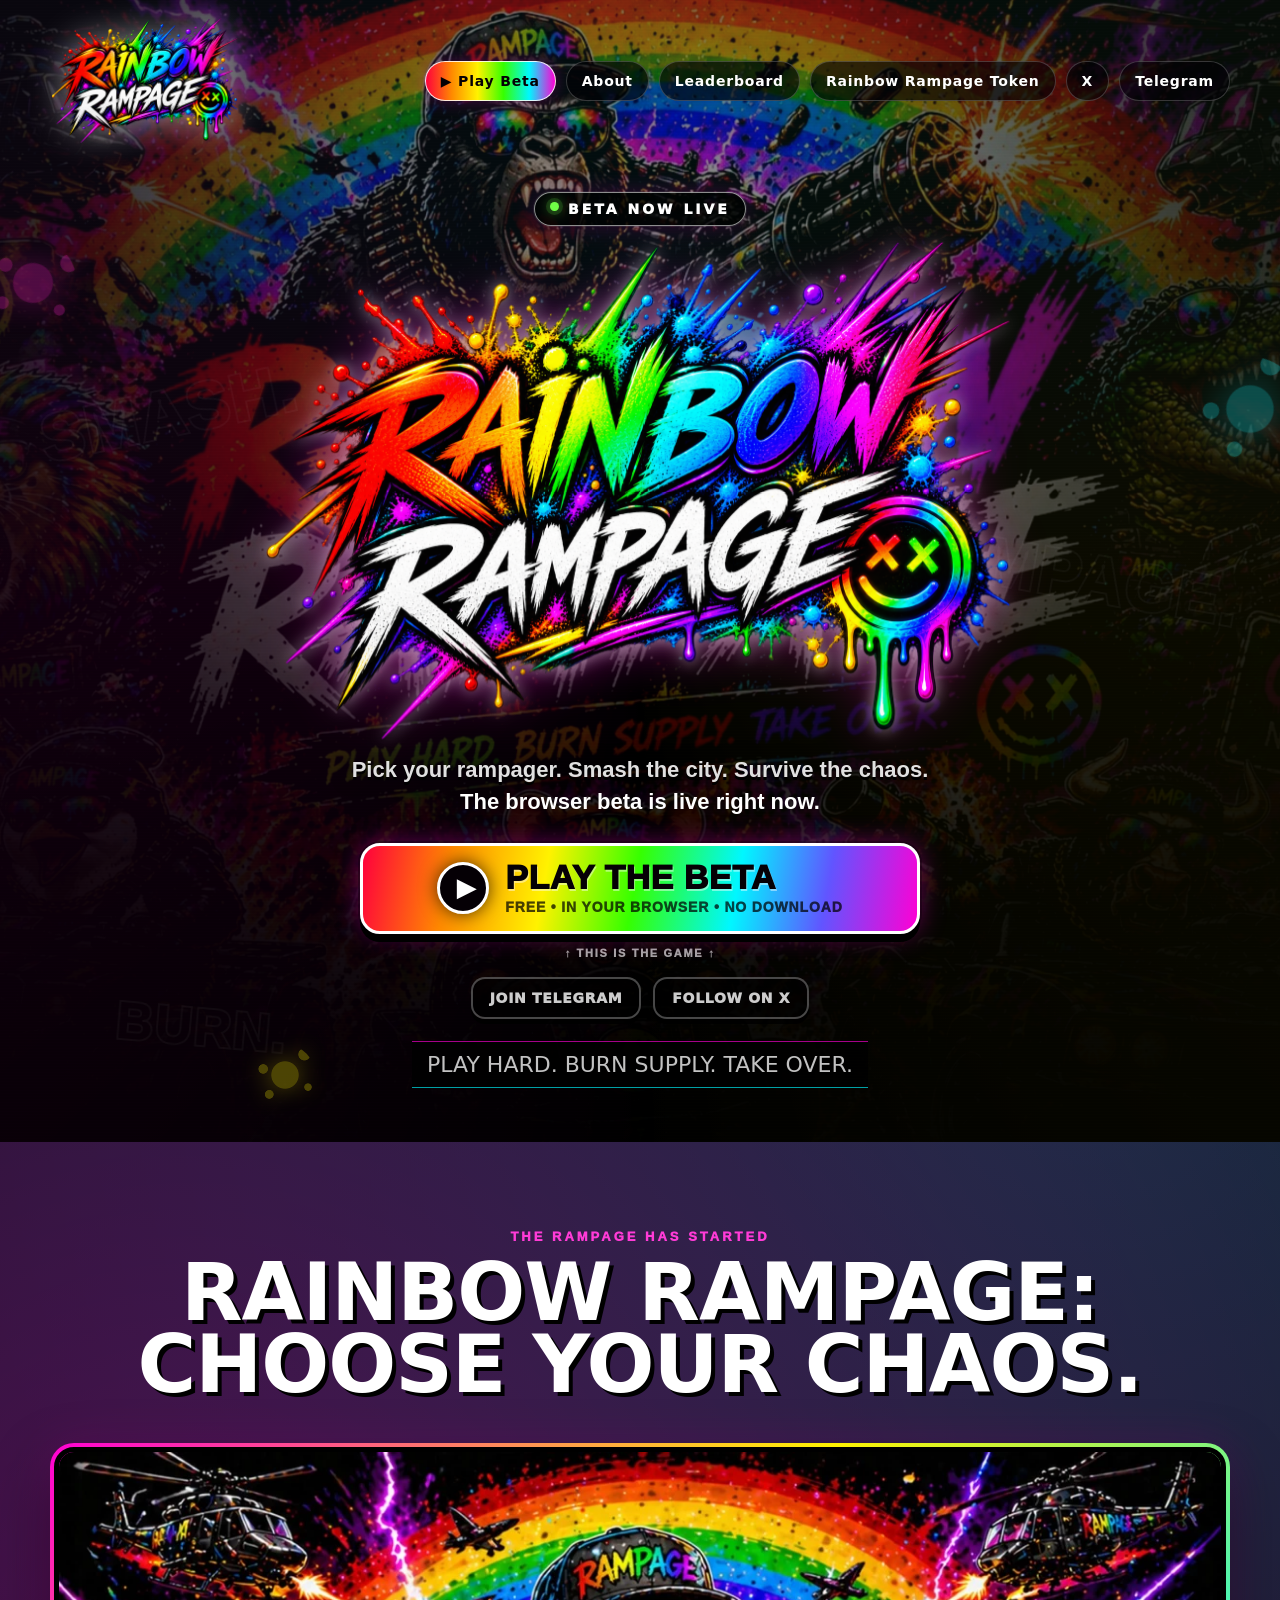
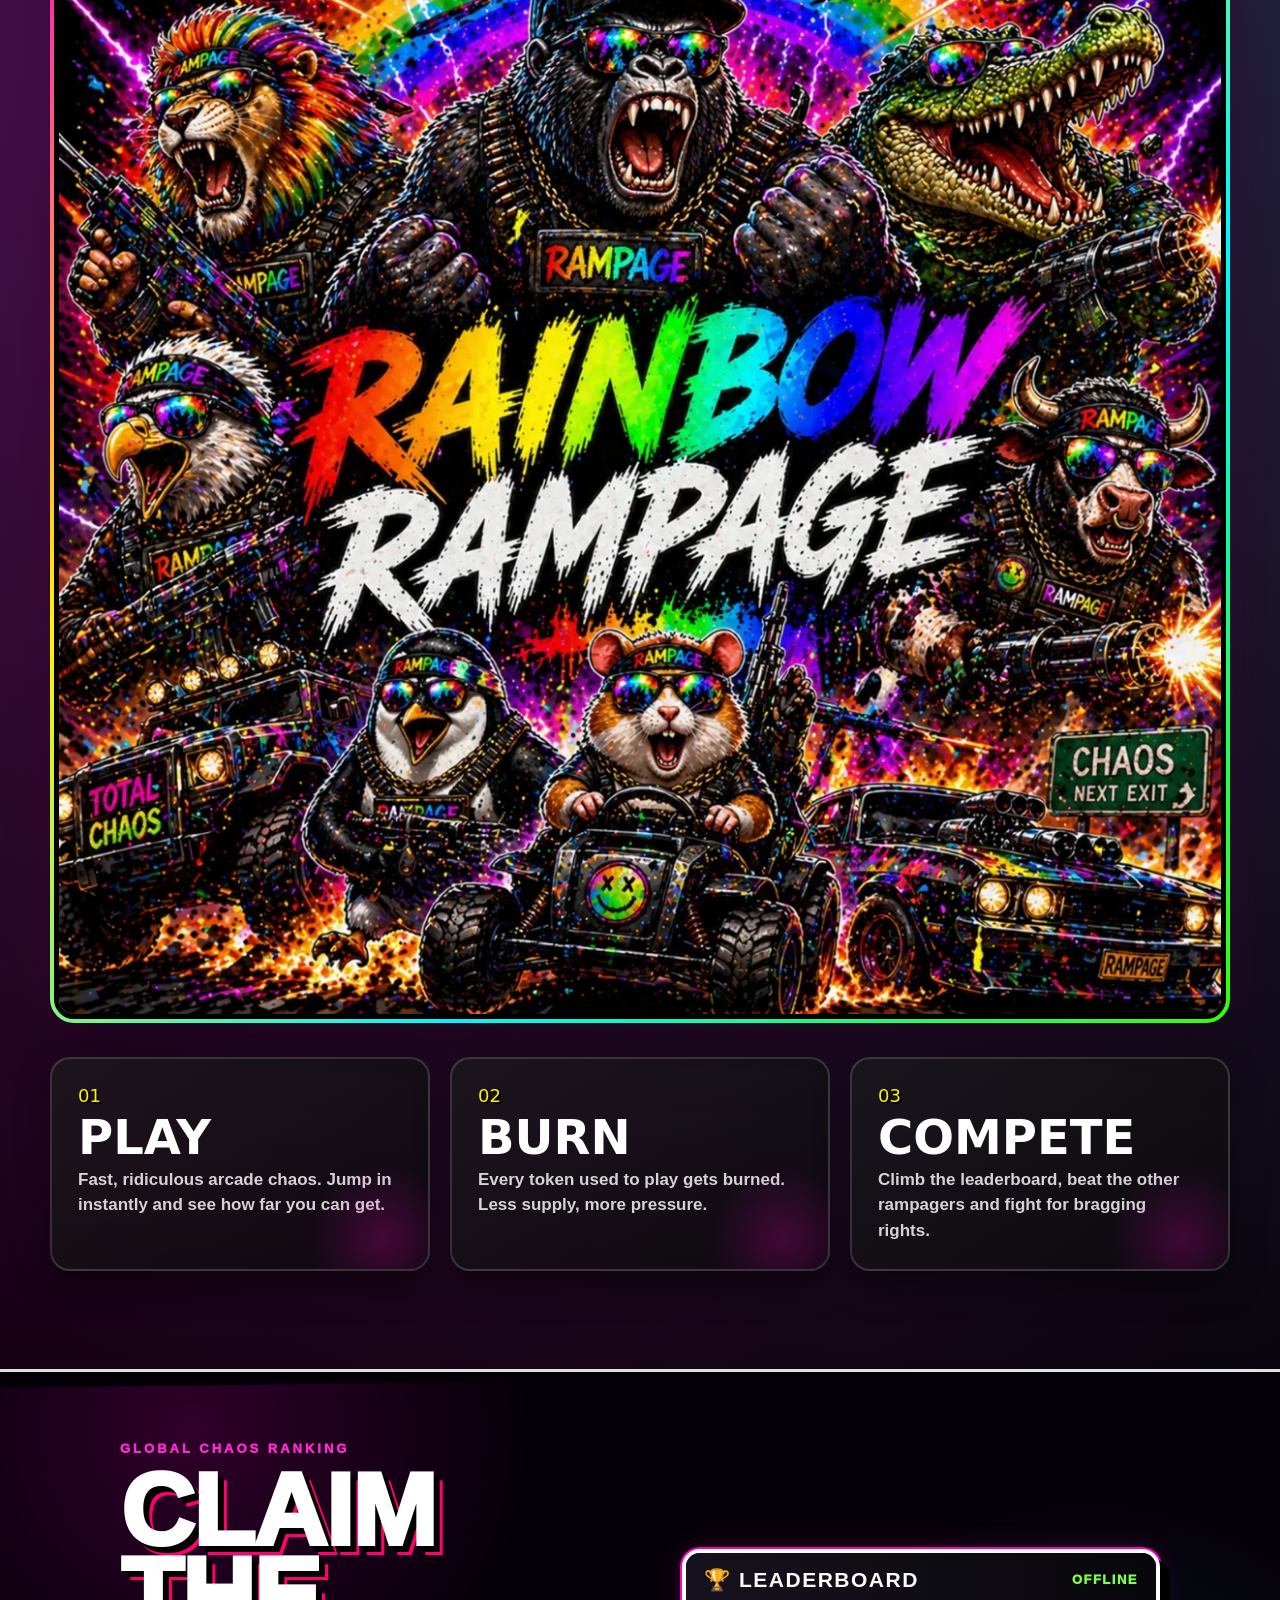
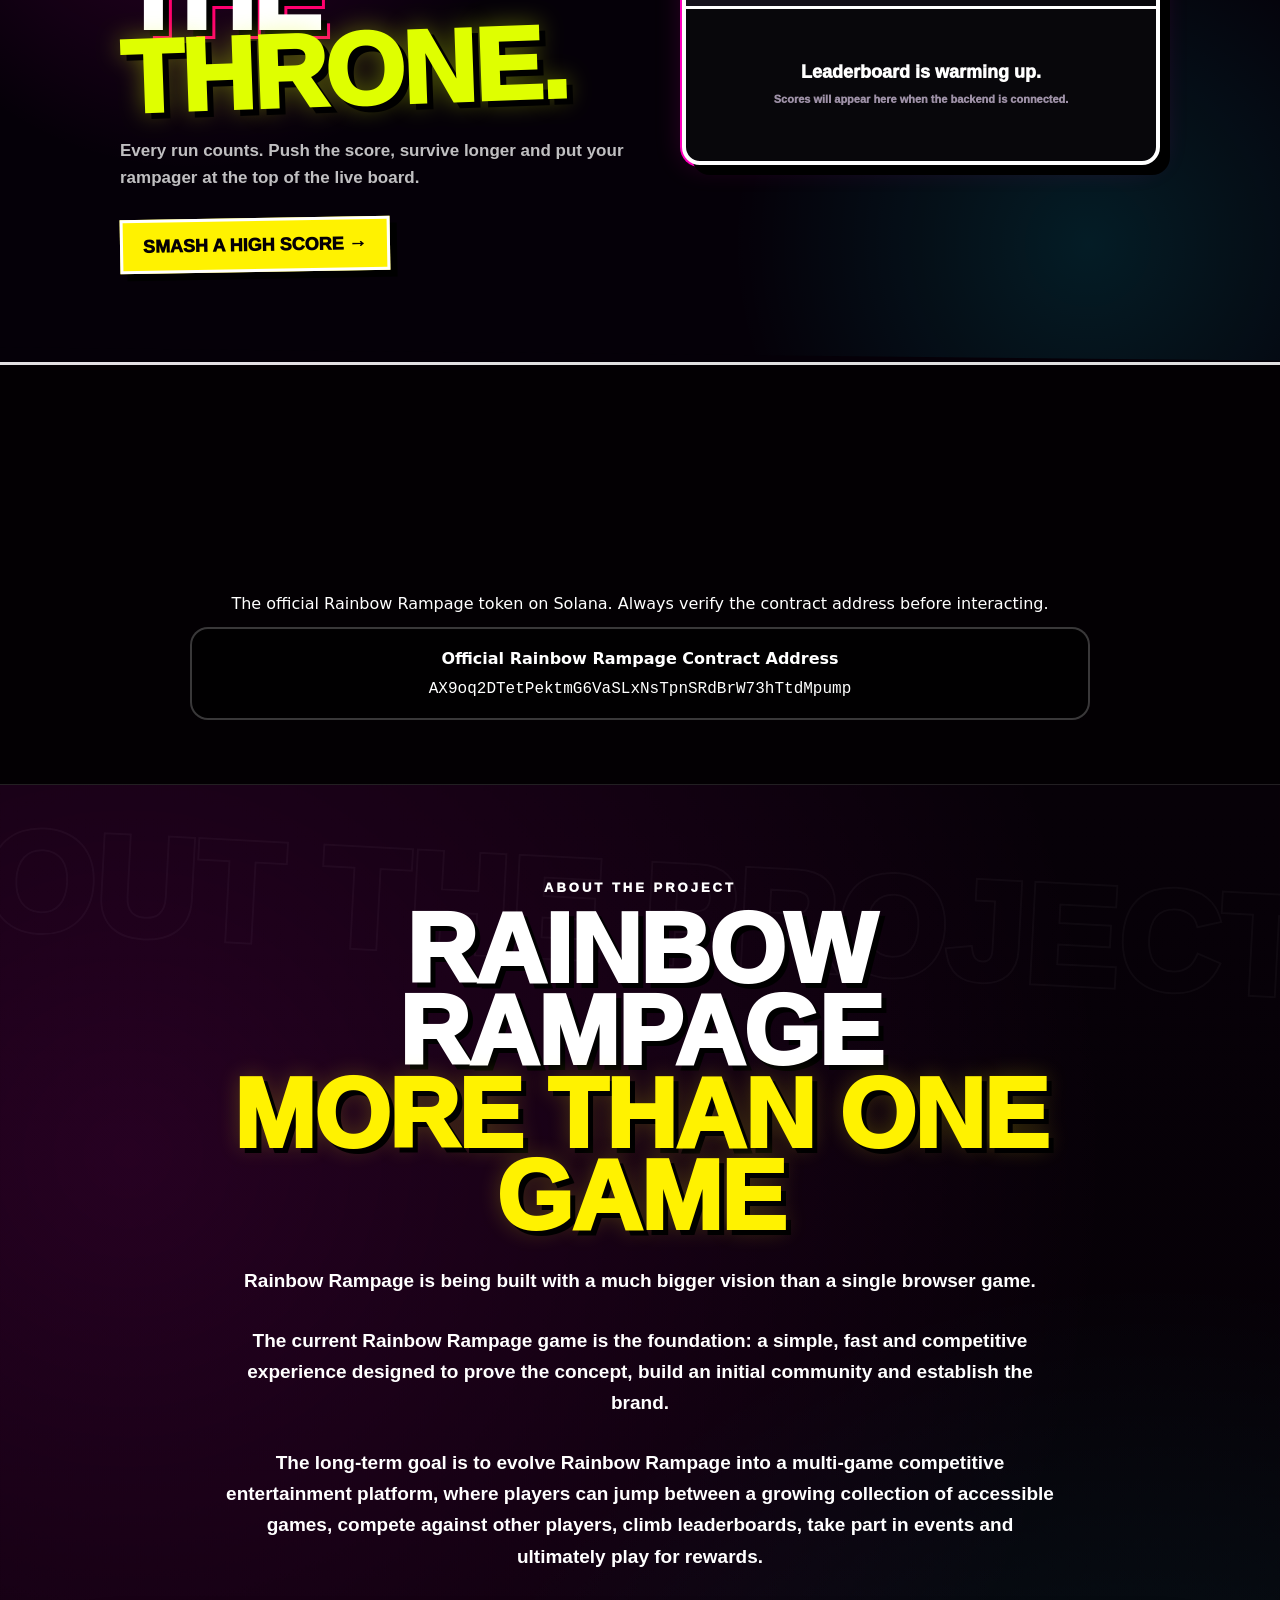
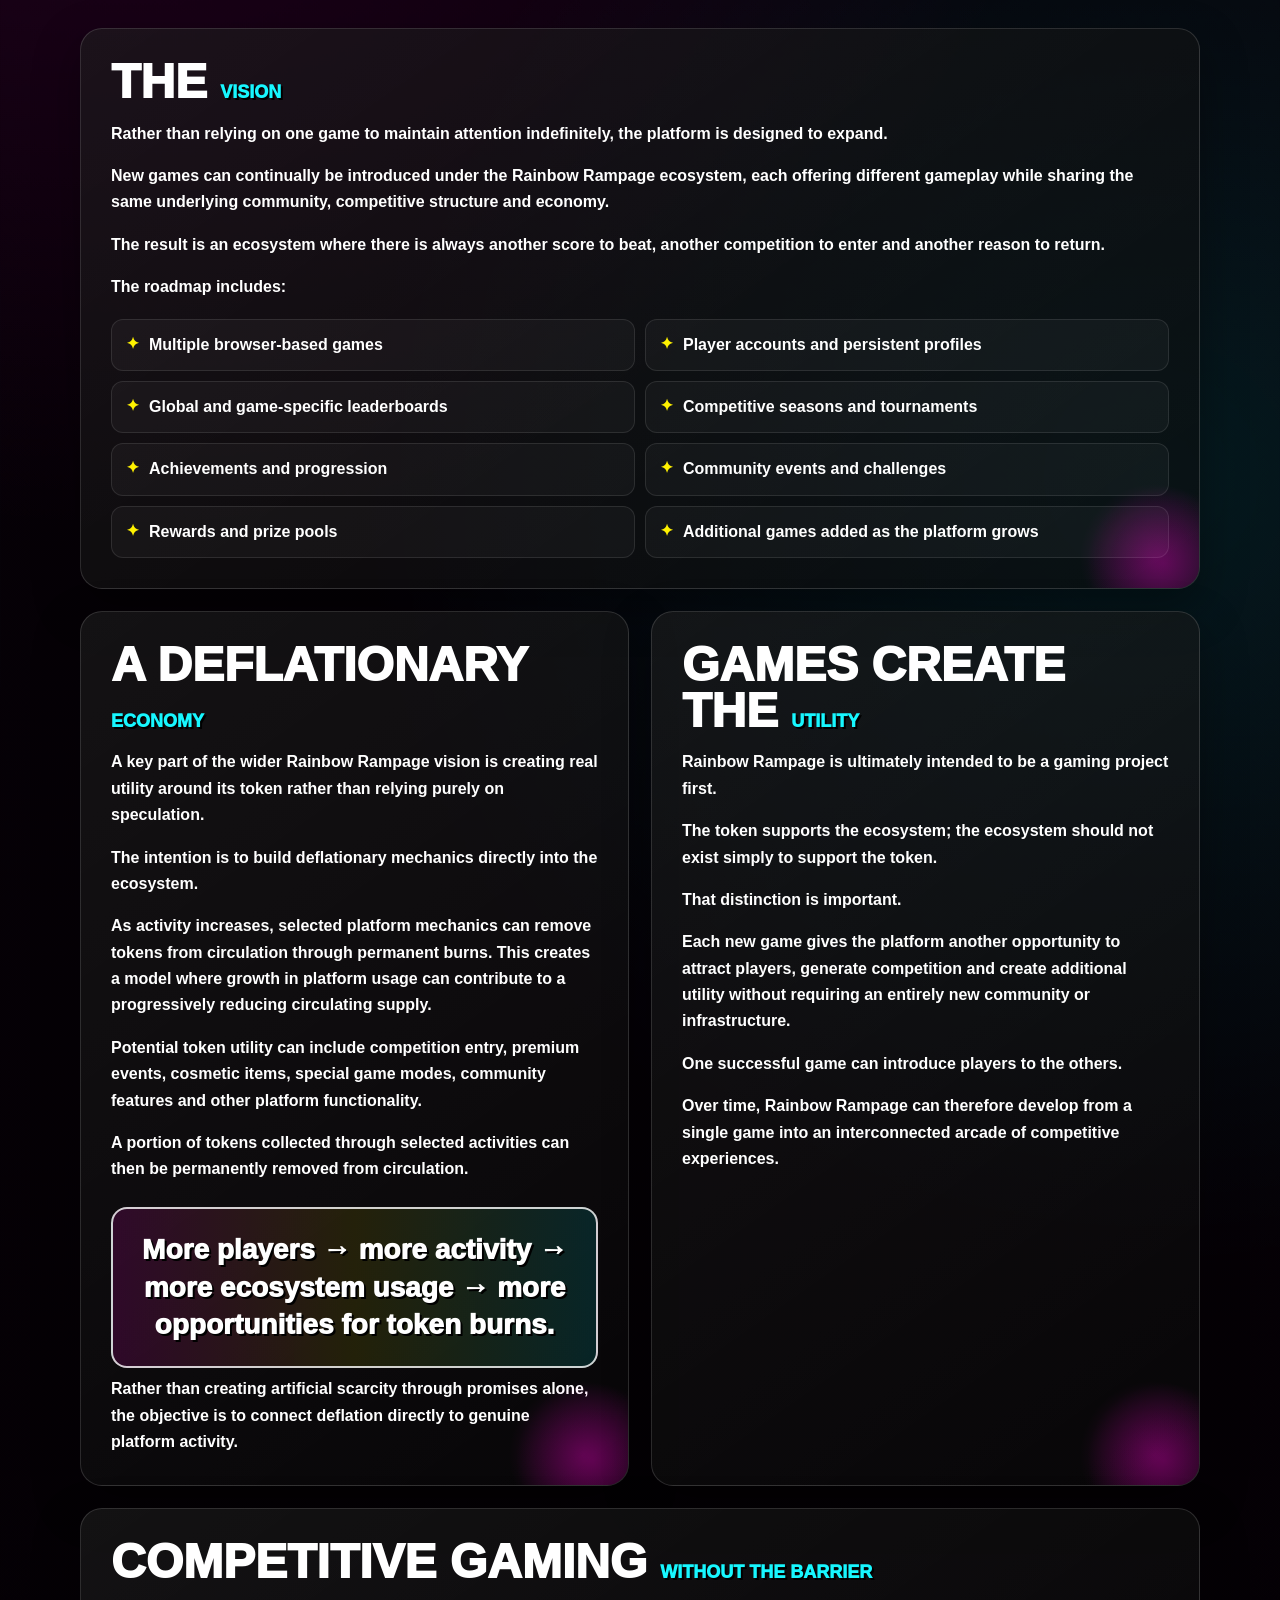
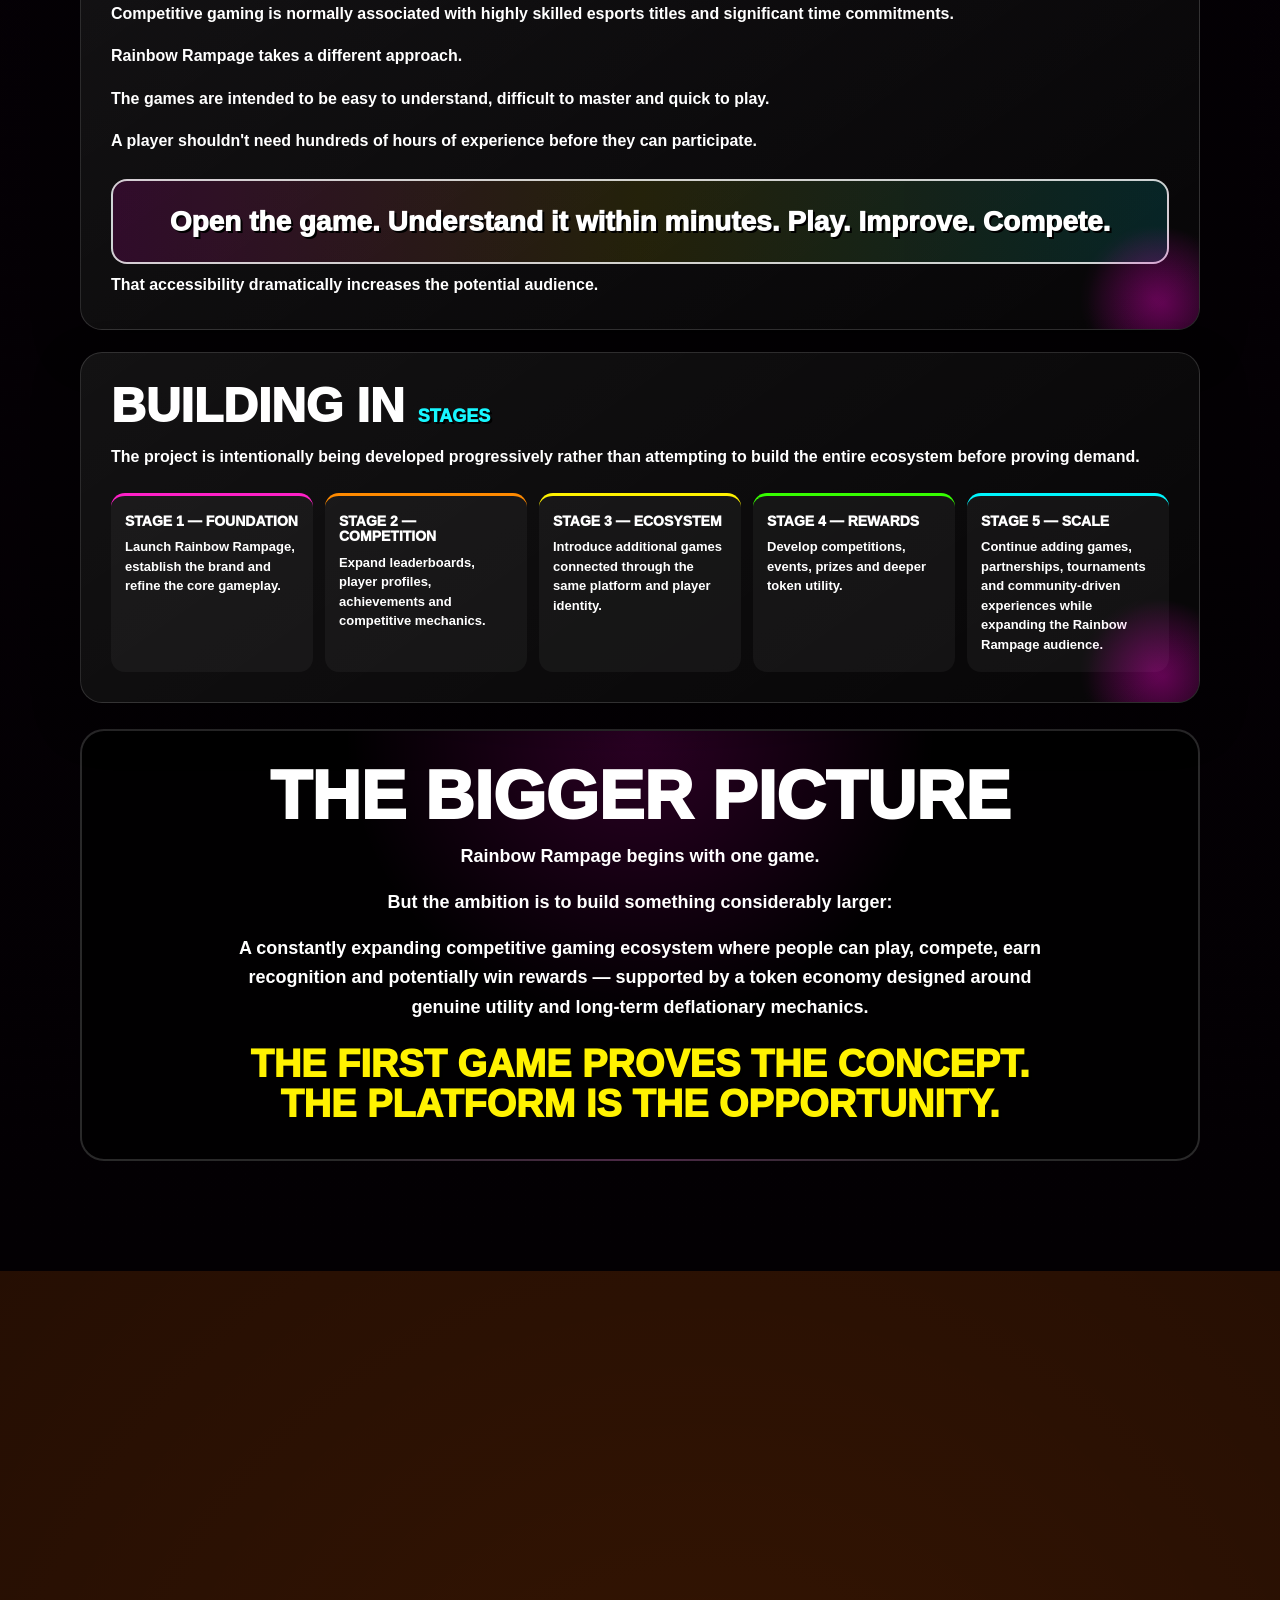
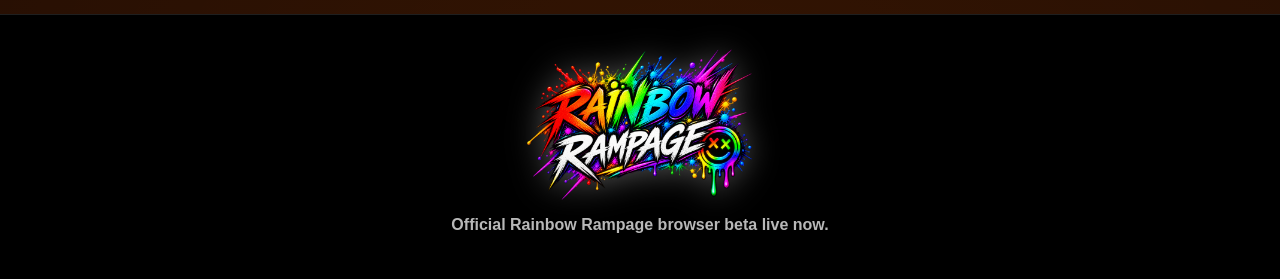
==== commit 9d53e9df: "Use Rainbow Rampage token branding on homepage" ====
--- a/index.html
+++ b/index.html
@@ -4,7 +4,7 @@
   <meta charset="utf-8" />
   <meta name="viewport" content="width=device-width, initial-scale=1" />
   <meta name="theme-color" content="#050005" />
-  <meta name="description" content="Rainbow Rampage is a free browser arcade game and competitive gaming project. Pick your rampager, smash the city, climb the leaderboard and discover the official $RAIN token." />
+  <meta name="description" content="Rainbow Rampage is a free browser arcade game and competitive gaming project. Pick your rampager, smash the city, climb the leaderboard and discover the official Rainbow Rampage token." />
   <meta name="robots" content="index, follow" />
   <link rel="canonical" href="https://rainbowrampage.xyz/" />
   <meta property="og:type" content="website" />
@@ -52,7 +52,7 @@
           <a class="nav-play" href="/play/">▶ Play Beta</a>
           <a href="#about">About</a>
           <a href="#leaderboard">Leaderboard</a>
-          <a href="#rain-token">$RAIN</a>
+          <a href="#rain-token">Rainbow Rampage Token</a>
           <a href="https://x.com/_Rainbowrampage" target="_blank" rel="noopener">X</a>
           <a href="https://t.me/Rbowrampage" target="_blank" rel="noopener">Telegram</a>
         </div>
@@ -104,10 +104,10 @@
 
     <section class="poster-section" id="rain-token">
       <div class="section-kicker">OFFICIAL TOKEN</div>
-      <h2 class="section-title">$RAIN</h2>
-      <p style="max-width:820px;margin:0 auto 14px;text-align:center;">The official Rainbow Rampage token on Solana. Always verify the contract address before interacting with $RAIN.</p>
+      <h2 class="section-title">RAINBOW RAMPAGE</h2>
+      <p style="max-width:820px;margin:0 auto 14px;text-align:center;">The official Rainbow Rampage token on Solana. Always verify the contract address before interacting.</p>
       <div style="max-width:900px;margin:0 auto;padding:20px;border:2px solid rgba(255,255,255,.22);border-radius:18px;background:rgba(0,0,0,.45);text-align:center;overflow-wrap:anywhere;">
-        <strong style="display:block;margin-bottom:10px;">Official $RAIN Contract Address</strong>
+        <strong style="display:block;margin-bottom:10px;">Official Rainbow Rampage Contract Address</strong>
         <code style="font-size:clamp(11px,2vw,16px);user-select:all;">AX9oq2DTetPektmG6VaSLxNsTpnSRdBrW73hTtdMpump</code>
       </div>
     </section>
